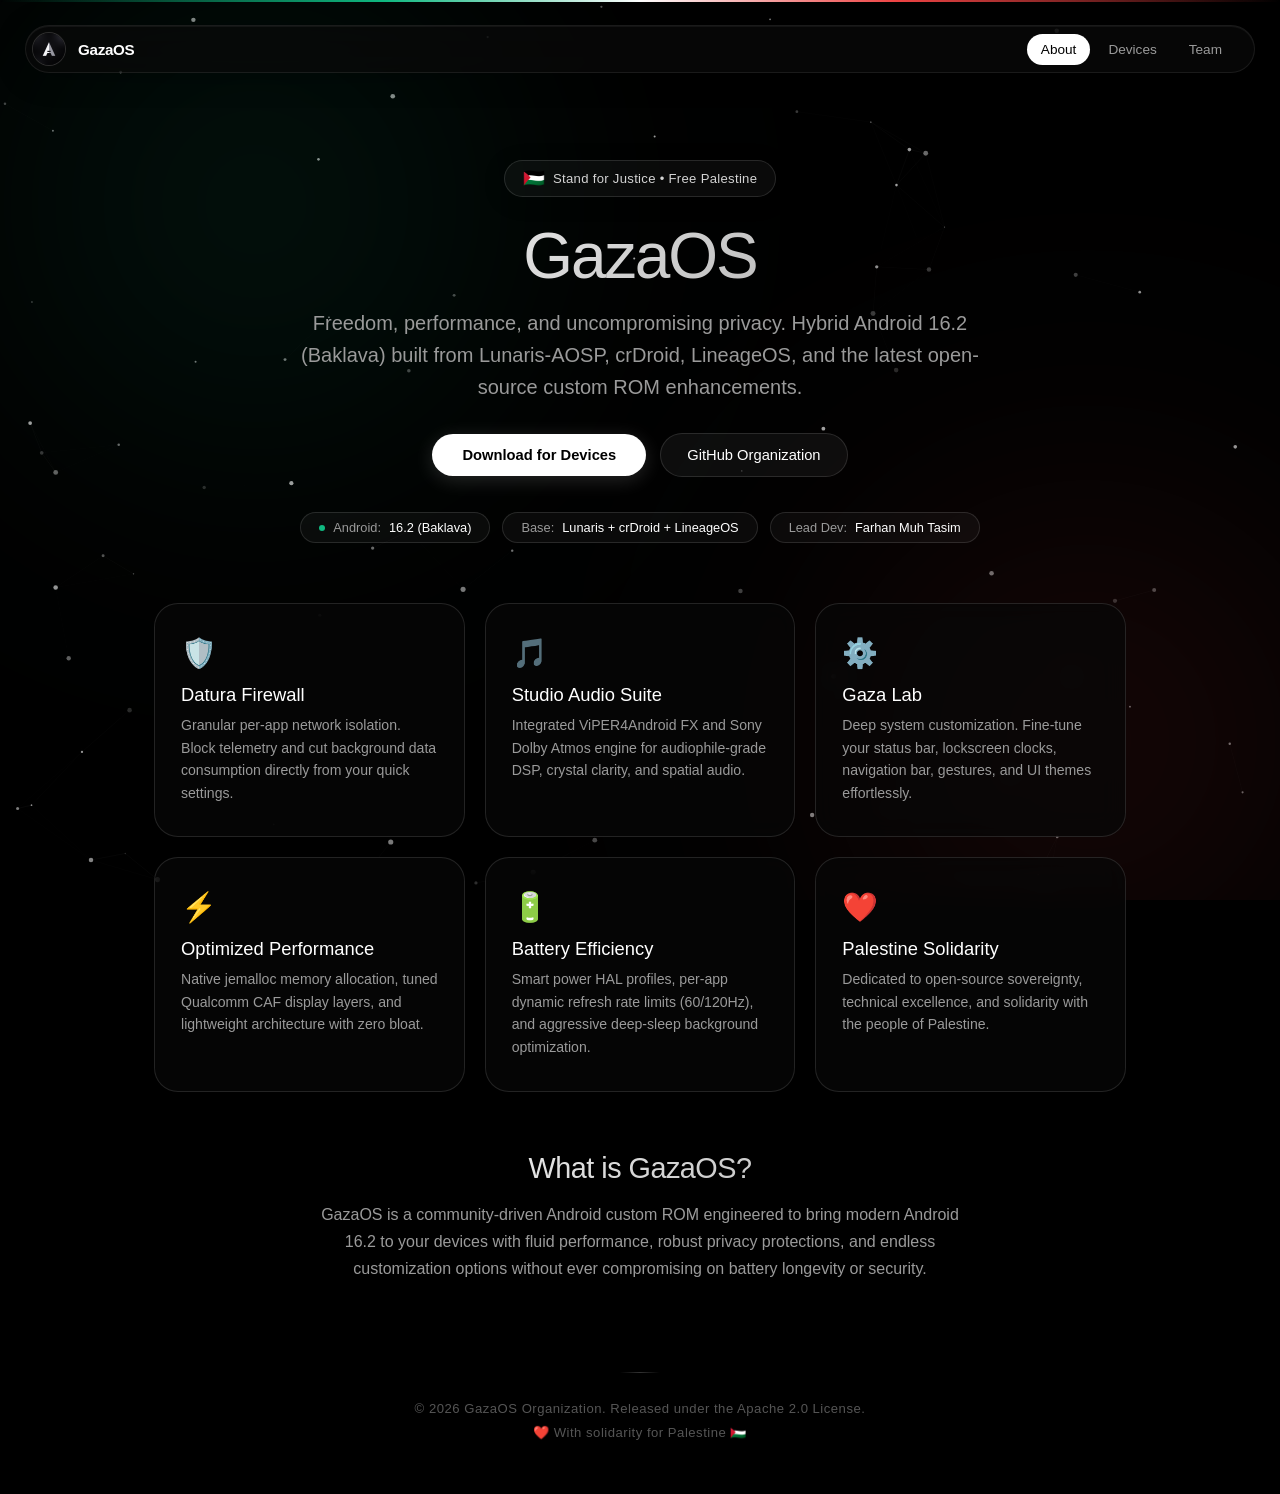
==== index.html @ a7d8c030 "website: Update team roles, hybrid ROM info, and stone metadata" ====
<!DOCTYPE html>
<html lang="en">
<head>
    <meta charset="UTF-8">
    <meta name="viewport" content="width=device-width, initial-scale=1.0, maximum-scale=1.0, user-scalable=no, viewport-fit=cover">
    <title>GazaOS — Freedom, Performance &amp; Privacy</title>
    <link href="https://fonts.cdnfonts.com/css/product-sans" rel="stylesheet">
    <link rel="icon" type="image/png" href="profile/avatar.png">
    <style>
        :root {
            --bg: #000000;
            --text: #ffffff;
            --subtext: #9a9a9a;
            --border: rgba(255, 255, 255, 0.12);
            --card-bg: #080808;
            --nav-bg: rgba(10, 10, 10, 0.7);
            --accent: #ffffff;
            --accent-glow: rgba(255, 255, 255, 0.15);
            --palestine-green: #10b981;
            --palestine-red: #ef4444;
        }

        * {
            margin: 0;
            padding: 0;
            box-sizing: border-box;
            font-family: 'Product Sans', sans-serif !important;
            -webkit-tap-highlight-color: transparent;
        }

        html { scroll-behavior: smooth; overflow-x: hidden; width: 100%; }

        body {
            background-color: var(--bg);
            color: var(--text);
            -webkit-font-smoothing: antialiased;
            overflow-x: hidden;
            width: 100%;
            min-height: 100vh;
            position: relative;
        }

        #particleCanvas {
            position: fixed;
            inset: 0;
            z-index: 0;
            pointer-events: none;
        }

        .top-line {
            position: fixed;
            top: 0;
            left: 0;
            width: 100%;
            height: 2px;
            z-index: 10;
            background: linear-gradient(to right, transparent 0%, #10b981 30%, #ffffff 50%, #ef4444 70%, transparent 100%);
            pointer-events: none;
        }

        .glare-bg {
            position: fixed;
            inset: 0;
            z-index: 1;
            overflow: hidden;
            pointer-events: none;
        }
        .glare-bg::before, .glare-bg::after {
            content: '';
            position: absolute;
            width: 60vmax;
            height: 60vmax;
            border-radius: 50%;
            filter: blur(90px);
            mix-blend-mode: screen;
            opacity: 0.10;
        }
        .glare-bg::before {
            top: -20%;
            left: -10%;
            background: radial-gradient(circle, #10b981 0%, transparent 70%);
            animation: glare-drift-1 18s ease-in-out infinite;
        }
        .glare-bg::after {
            bottom: -25%;
            right: -15%;
            background: radial-gradient(circle, #ef4444 0%, transparent 70%);
            animation: glare-drift-2 22s ease-in-out infinite;
        }
        @keyframes glare-drift-1 {
            0%, 100% { transform: translate(0, 0); }
            50% { transform: translate(35vw, 25vh); }
        }
        @keyframes glare-drift-2 {
            0%, 100% { transform: translate(0, 0); }
            50% { transform: translate(-30vw, -20vh); }
        }

        nav, .hero, .container, .features, .intro-section { position: relative; z-index: 2; }

        @keyframes navReveal {
            0% { transform: translateY(-150%); opacity: 0; }
            100% { transform: translateY(0); opacity: 1; }
        }

        nav {
            position: fixed;
            top: 25px;
            left: 25px;
            right: 25px;
            width: auto;
            z-index: 1000;
            background: rgba(10, 10, 10, 0.65);
            backdrop-filter: blur(24px) saturate(1.4);
            -webkit-backdrop-filter: blur(24px) saturate(1.4);
            border: 1px solid rgba(255, 255, 255, 0.08);
            border-radius: 100px;
            padding: 6px 18px 6px 6px;
            display: flex;
            align-items: center;
            justify-content: space-between;
            animation: navReveal 0.7s cubic-bezier(0.23, 1, 0.32, 1) both;
            transition: transform 0.45s cubic-bezier(0.23, 1, 0.32, 1), box-shadow 0.4s ease;
            touch-action: pan-x;
            cursor: grab;
            box-shadow: 0 4px 30px rgba(0,0,0,0.3), inset 0 1px 0 rgba(255,255,255,0.05);
        }
        nav:hover {
            box-shadow: 0 8px 40px rgba(0,0,0,0.4), inset 0 1px 0 rgba(255,255,255,0.08);
        }
        nav:active { cursor: grabbing; }
        nav.nav-hidden { transform: translateY(-150%); }

        .nav-handle {
            position: fixed;
            top: 10px;
            left: 50%;
            width: 60px;
            height: 5px;
            border-radius: 10px;
            background: rgba(255, 255, 255, 0.35);
            z-index: 1001;
            cursor: pointer;
            touch-action: none;
            transform: translateX(-50%) scaleX(0);
            opacity: 0;
            pointer-events: none;
            transition: transform 0.35s cubic-bezier(0.23, 1, 0.32, 1), opacity 0.3s;
        }
        .nav-handle.visible {
            transform: translateX(-50%) scaleX(1);
            opacity: 1;
            pointer-events: auto;
        }
        .nav-handle:hover { background: rgba(255, 255, 255, 0.6); }

        .nav-left { display: flex; align-items: center; gap: 12px; }
        .nav-brand-title {
            font-size: 0.95rem;
            font-weight: bold;
            color: white;
            letter-spacing: -0.3px;
        }
        .nav-links { display: flex; align-items: center; gap: 4px; }
        .nav-links a {
            color: var(--subtext);
            text-decoration: none;
            font-size: 0.85rem;
            font-weight: 500;
            padding: 8px 14px;
            border-radius: 50px;
            transition: color 0.25s ease, background 0.25s ease, transform 0.2s ease;
            white-space: nowrap;
            position: relative;
            overflow: hidden;
        }
        .nav-links a::before {
            content: '';
            position: absolute;
            inset: 0;
            background: rgba(255,255,255,0.08);
            border-radius: 50px;
            transform: scale(0.8);
            opacity: 0;
            transition: transform 0.3s ease, opacity 0.3s ease;
        }
        .nav-links a:hover { color: var(--text); }
        .nav-links a:hover::before { transform: scale(1); opacity: 1; }
        .nav-links a.active { color: #000; background: #ffffff; }
        .nav-links a.active::before { display: none; }
        .nav-links a:active { transform: scale(0.95); }

        .avatar-menu { position: relative; }
        .avatar-btn {
            width: 34px; height: 34px;
            border-radius: 50%;
            border: 1px solid var(--border);
            padding: 0;
            cursor: pointer;
            overflow: hidden;
            background: #111;
            display: flex;
            align-items: center;
            justify-content: center;
            flex-shrink: 0;
            transition: transform 0.3s cubic-bezier(0.23, 1, 0.32, 1), border-color 0.3s, box-shadow 0.3s ease;
        }
        .avatar-btn:hover { border-color: rgba(255,255,255,0.4); transform: scale(1.05); box-shadow: 0 0 20px rgba(255,255,255,0.1); }
        .avatar-btn:active { transform: scale(0.88); }
        .avatar-btn img { width: 100%; height: 100%; object-fit: cover; display: block; }

        .avatar-dropdown {
            position: absolute;
            top: calc(100% + 12px);
            left: 0;
            background: rgba(8, 8, 8, 0.85);
            border: 1px solid rgba(255, 255, 255, 0.1);
            border-radius: 18px;
            padding: 8px;
            min-width: 170px;
            display: flex;
            flex-direction: column;
            gap: 4px;
            backdrop-filter: blur(24px) saturate(1.4);
            box-shadow: 0 10px 40px rgba(0,0,0,0.5), 0 0 0 1px rgba(255,255,255,0.05);
            transform-origin: top left;
            opacity: 0;
            visibility: hidden;
            pointer-events: none;
            transform: translateY(-16px) scale(0.75);
            transition: opacity 0.3s ease, transform 0.4s cubic-bezier(0.34, 1.56, 0.64, 1), visibility 0.4s;
        }
        .avatar-dropdown.open {
            opacity: 1;
            visibility: visible;
            pointer-events: auto;
            transform: translateY(0) scale(1);
        }
        .avatar-dropdown a {
            display: flex;
            align-items: center;
            justify-content: center;
            gap: 10px;
            background: white;
            color: black;
            text-decoration: none;
            font-size: 0.85rem;
            font-weight: bold;
            padding: 10px 22px;
            border-radius: 50px;
            transition: transform 0.3s cubic-bezier(0.23, 1, 0.32, 1), background 0.2s, opacity 0.25s ease;
            white-space: nowrap;
            opacity: 0;
            transform: translateY(-6px);
        }
        .avatar-dropdown.open a {
            opacity: 1;
            transform: translateY(0);
        }
        .avatar-dropdown.open a:nth-child(1) { transition-delay: 0.05s; }
        .avatar-dropdown.open a:nth-child(2) { transition-delay: 0.1s; }
        .avatar-dropdown a:hover { transform: scale(1.05); background: #f0f0f0; }
        .avatar-dropdown a:active { transform: scale(0.95); }

        .hero {
            max-width: 900px;
            margin: 160px auto 40px;
            padding: 0 6%;
            text-align: center;
            opacity: 0;
            transform: translateY(30px);
            animation: fadeUp 0.8s cubic-bezier(0.23, 1, 0.32, 1) 0.2s both;
        }

        .flag-pill {
            display: inline-flex;
            align-items: center;
            gap: 8px;
            background: rgba(255, 255, 255, 0.04);
            border: 1px solid rgba(255, 255, 255, 0.12);
            border-radius: 50px;
            padding: 7px 18px;
            font-size: 0.82rem;
            color: #d4d4d4;
            margin-bottom: 24px;
            letter-spacing: 0.3px;
            box-shadow: 0 4px 20px rgba(0,0,0,0.3);
        }
        .flag-pill .flag-icon { font-size: 1.1rem; }

        h1.hero-title {
            font-size: 4rem;
            font-weight: 500;
            letter-spacing: -2px;
            margin-bottom: 16px;
            background: linear-gradient(135deg, #ffffff 0%, #a3a3a3 100%);
            -webkit-background-clip: text;
            -webkit-text-fill-color: transparent;
            background-clip: text;
            line-height: 1.1;
        }

        p.hero-tagline {
            color: var(--subtext);
            font-size: 1.25rem;
            line-height: 1.6;
            max-width: 700px;
            margin: 0 auto 30px;
            font-weight: 400;
        }

        .hero-actions {
            display: flex;
            align-items: center;
            justify-content: center;
            gap: 14px;
            margin-bottom: 35px;
            flex-wrap: wrap;
        }

        .btn-primary {
            background: #ffffff;
            color: #000000;
            padding: 13px 30px;
            border-radius: 50px;
            text-decoration: none;
            font-weight: bold;
            font-size: 0.92rem;
            transition: 0.3s ease;
            box-shadow: 0 4px 20px rgba(255,255,255,0.15);
        }
        .btn-primary:hover {
            transform: scale(1.05);
            box-shadow: 0 8px 30px rgba(255,255,255,0.3);
            background: #f4f4f4;
        }
        .btn-primary:active { transform: scale(0.96); }

        .btn-secondary {
            background: rgba(255, 255, 255, 0.05);
            color: #ffffff;
            border: 1px solid var(--border);
            padding: 13px 26px;
            border-radius: 50px;
            text-decoration: none;
            font-weight: 500;
            font-size: 0.92rem;
            transition: 0.3s ease;
        }
        .btn-secondary:hover {
            border-color: rgba(255,255,255,0.4);
            background: rgba(255,255,255,0.1);
            transform: translateY(-2px);
        }
        .btn-secondary:active { transform: scale(0.96); }

        .badges-bar {
            display: flex;
            align-items: center;
            justify-content: center;
            gap: 12px;
            flex-wrap: wrap;
            margin-top: 10px;
        }

        .base-badge {
            display: inline-flex;
            align-items: center;
            gap: 8px;
            background: rgba(255, 255, 255, 0.04);
            border: 1px solid var(--border);
            border-radius: 50px;
            padding: 7px 18px;
            font-size: 0.8rem;
            color: var(--subtext);
            transition: 0.3s ease;
        }
        .base-badge:hover {
            border-color: rgba(255,255,255,0.25);
            background: rgba(255, 255, 255, 0.07);
            transform: translateY(-2px);
        }
        .base-badge b { color: var(--text); font-weight: 500; }
        .base-badge .dot { width: 6px; height: 6px; border-radius: 50%; background: #10b981; display: inline-block; animation: pulse 2s ease-in-out infinite; }
        @keyframes pulse {
            0%, 100% { opacity: 1; transform: scale(1); }
            50% { opacity: 0.5; transform: scale(0.9); }
        }

        .features {
            max-width: 1100px;
            margin: 60px auto 40px;
            padding: 0 5%;
            display: grid;
            grid-template-columns: repeat(auto-fit, minmax(300px, 1fr));
            gap: 20px;
        }

        .feature-card {
            background: rgba(8, 8, 8, 0.7);
            border: 1px solid var(--border);
            border-radius: 24px;
            padding: 32px 26px;
            backdrop-filter: blur(12px);
            transition: transform 0.4s cubic-bezier(0.23, 1, 0.32, 1), border-color 0.3s, box-shadow 0.4s;
        }
        .feature-card:hover {
            transform: translateY(-6px);
            border-color: rgba(255,255,255,0.25);
            box-shadow: 0 16px 40px rgba(0,0,0,0.5), 0 0 25px rgba(255,255,255,0.02);
        }
        .feature-icon {
            font-size: 1.8rem;
            margin-bottom: 14px;
            display: inline-block;
        }
        .feature-card h3 {
            font-size: 1.15rem;
            font-weight: 500;
            color: white;
            margin-bottom: 8px;
        }
        .feature-card p {
            font-size: 0.88rem;
            color: var(--subtext);
            line-height: 1.6;
        }

        .intro-section {
            max-width: 800px;
            margin: 60px auto 0;
            padding: 0 5%;
            text-align: center;
        }
        .intro-section h2 {
            font-size: 1.8rem;
            font-weight: 400;
            margin-bottom: 16px;
            letter-spacing: -0.5px;
            background: linear-gradient(135deg, #ffffff 0%, #b0b0b0 100%);
            -webkit-background-clip: text;
            -webkit-text-fill-color: transparent;
            background-clip: text;
        }
        .intro-section p {
            color: var(--subtext);
            font-size: 1rem;
            line-height: 1.7;
            max-width: 680px;
            margin: 0 auto 20px;
        }

        @keyframes fadeUp {
            0% { opacity: 0; transform: translateY(30px); }
            100% { opacity: 1; transform: translateY(0); }
        }

        .footer {
            text-align: center;
            font-size: 0.82rem;
            color: #666;
            margin-top: 90px;
            padding-bottom: 50px;
            letter-spacing: 0.5px;
        }
        .footer p { color: #555; line-height: 1.8; }
        .footer::before {
            content: '';
            display: block;
            width: 40px;
            height: 1px;
            background: linear-gradient(to right, transparent, rgba(255,255,255,0.2), transparent);
            margin: 0 auto 24px;
        }

        @media (max-width: 768px) {
            h1.hero-title { font-size: 2.8rem; }
            p.hero-tagline { font-size: 1.05rem; }
            .hero { margin-top: 130px; }
            .features { grid-template-columns: 1fr; }
        }
    </style>
</head>
<body>

    <canvas id="particleCanvas"></canvas>
    <div class="glare-bg"></div>
    <div class="top-line"></div>

    <nav>
        <div class="nav-left">
            <div class="avatar-menu">
                <button class="avatar-btn" id="avatarBtn" aria-label="Organization links">
                    <img src="profile/avatar.png" alt="GazaOS Logo" width="200" height="200">
                </button>
                <div class="avatar-dropdown" id="avatarDropdown">
                    <a href="https://github.com/GazaOS" target="_blank" rel="noopener noreferrer">GitHub</a>
                    <a href="https://t.me/GazaOS" target="_blank" rel="noopener noreferrer">Telegram</a>
                </div>
            </div>
            <span class="nav-brand-title">GazaOS</span>
        </div>
        <div class="nav-links">
            <a href="./index.html" class="active">About</a>
            <a href="./devices.html">Devices</a>
            <a href="./team.html">Team</a>
        </div>
    </nav>

    <div class="nav-handle" id="navHandle" title="Pull down to show menu"></div>

    <section class="hero" id="home">
        <div class="flag-pill">
            <span class="flag-icon">🇵🇸</span>
            <span>Stand for Justice &bull; Free Palestine</span>
        </div>

        <h1 class="hero-title">GazaOS</h1>
        <p class="hero-tagline">
            Freedom, performance, and uncompromising privacy. Hybrid Android 16.2 (Baklava) built from Lunaris-AOSP, crDroid, LineageOS, and the latest open-source custom ROM enhancements.
        </p>

        <div class="hero-actions">
            <a href="./devices.html" class="btn-primary">Download for Devices</a>
            <a href="https://github.com/GazaOS" target="_blank" rel="noopener noreferrer" class="btn-secondary">GitHub Organization</a>
        </div>

        <div class="badges-bar">
            <div class="base-badge"><span class="dot"></span>Android: <b>16.2 (Baklava)</b></div>
            <div class="base-badge">Base: <b>Lunaris + crDroid + LineageOS</b></div>
            <div class="base-badge">Lead Dev: <b>Farhan Muh Tasim</b></div>
        </div>
    </section>

    <section class="features">
        <div class="feature-card">
            <div class="feature-icon">🛡️</div>
            <h3>Datura Firewall</h3>
            <p>Granular per-app network isolation. Block telemetry and cut background data consumption directly from your quick settings.</p>
        </div>
        <div class="feature-card">
            <div class="feature-icon">🎵</div>
            <h3>Studio Audio Suite</h3>
            <p>Integrated ViPER4Android FX and Sony Dolby Atmos engine for audiophile-grade DSP, crystal clarity, and spatial audio.</p>
        </div>
        <div class="feature-card">
            <div class="feature-icon">⚙️</div>
            <h3>Gaza Lab</h3>
            <p>Deep system customization. Fine-tune your status bar, lockscreen clocks, navigation bar, gestures, and UI themes effortlessly.</p>
        </div>
        <div class="feature-card">
            <div class="feature-icon">⚡</div>
            <h3>Optimized Performance</h3>
            <p>Native jemalloc memory allocation, tuned Qualcomm CAF display layers, and lightweight architecture with zero bloat.</p>
        </div>
        <div class="feature-card">
            <div class="feature-icon">🔋</div>
            <h3>Battery Efficiency</h3>
            <p>Smart power HAL profiles, per-app dynamic refresh rate limits (60/120Hz), and aggressive deep-sleep background optimization.</p>
        </div>
        <div class="feature-card">
            <div class="feature-icon">❤️</div>
            <h3>Palestine Solidarity</h3>
            <p>Dedicated to open-source sovereignty, technical excellence, and solidarity with the people of Palestine.</p>
        </div>
    </section>

    <section class="intro-section" id="about">
        <h2>What is GazaOS?</h2>
        <p>
            GazaOS is a community-driven Android custom ROM engineered to bring modern Android 16.2 to your devices with fluid performance, robust privacy protections, and endless customization options without ever compromising on battery longevity or security.
        </p>
    </section>

    <div class="footer">
        <p>© 2026 GazaOS Organization. Released under the Apache 2.0 License.<br>❤️ With solidarity for Palestine 🇵🇸</p>
    </div>

    <script>
        const canvas = document.getElementById('particleCanvas');
        const ctx = canvas.getContext('2d');
        let particles = [];
        let mouseX = 0, mouseY = 0;

        function resizeCanvas() {
            canvas.width = window.innerWidth;
            canvas.height = window.innerHeight;
        }
        resizeCanvas();
        window.addEventListener('resize', resizeCanvas);

        class Particle {
            constructor() {
                this.x = Math.random() * canvas.width;
                this.y = Math.random() * canvas.height;
                this.size = Math.random() * 2 + 0.6;
                this.speedX = (Math.random() - 0.5) * 0.35;
                this.speedY = (Math.random() - 0.5) * 0.35;
                this.opacity = Math.random() * 0.5 + 0.15;
            }
            update() {
                this.x += this.speedX;
                this.y += this.speedY;
                if (this.x < 0) this.x = canvas.width;
                if (this.x > canvas.width) this.x = 0;
                if (this.y < 0) this.y = canvas.height;
                if (this.y > canvas.height) this.y = 0;
                const dx = mouseX - this.x;
                const dy = mouseY - this.y;
                const dist = Math.sqrt(dx*dx + dy*dy);
                if (dist < 140) {
                    this.x -= dx * 0.012;
                    this.y -= dy * 0.012;
                }
            }
            draw() {
                ctx.beginPath();
                ctx.arc(this.x, this.y, this.size, 0, Math.PI * 2);
                ctx.fillStyle = `rgba(255, 255, 255, ${this.opacity})`;
                ctx.fill();
            }
        }

        function initParticles() {
            particles = [];
            const count = Math.min(85, Math.floor((canvas.width * canvas.height) / 14000));
            for (let i = 0; i < count; i++) {
                particles.push(new Particle());
            }
        }
        initParticles();

        function animateParticles() {
            ctx.clearRect(0, 0, canvas.width, canvas.height);
            particles.forEach(p => {
                p.update();
                p.draw();
            });
            for (let i = 0; i < particles.length; i++) {
                for (let j = i + 1; j < particles.length; j++) {
                    const dx = particles[i].x - particles[j].x;
                    const dy = particles[i].y - particles[j].y;
                    const dist = Math.sqrt(dx*dx + dy*dy);
                    if (dist < 115) {
                        ctx.beginPath();
                        ctx.strokeStyle = `rgba(255, 255, 255, ${0.07 * (1 - dist/115)})`;
                        ctx.lineWidth = 0.5;
                        ctx.moveTo(particles[i].x, particles[i].y);
                        ctx.lineTo(particles[j].x, particles[j].y);
                        ctx.stroke();
                    }
                }
            }
            requestAnimationFrame(animateParticles);
        }
        animateParticles();

        window.addEventListener('mousemove', (e) => {
            mouseX = e.clientX;
            mouseY = e.clientY;
        });

        const navEl = document.querySelector('nav');
        const navHandle = document.getElementById('navHandle');

        navEl.addEventListener('animationend', () => {
            navEl.style.animation = 'none';
        }, { once: true });

        function hideNav() {
            navEl.classList.add('nav-hidden');
            navHandle.classList.add('visible');
        }
        function showNav() {
            navEl.classList.remove('nav-hidden');
            navHandle.classList.remove('visible');
        }

        function makeDraggable(el, { onHide, onShow, direction }) {
            let dragging = false;
            let startY = 0;

            function onMove(e) {
                if (!dragging) return;
                const deltaY = e.clientY - startY;
                if (direction === 'hide' && deltaY < 0) {
                    navEl.style.transform = `translateY(${deltaY}px)`;
                } else if (direction === 'show' && deltaY > 0) {
                    navEl.style.transform = `translateY(${-150 + Math.min(deltaY, 150) / 150 * 150}%)`;
                }
            }

            function onUp(e) {
                if (!dragging) return;
                dragging = false;
                navEl.style.transition = '';
                navEl.style.transform = '';
                const deltaY = e.clientY - startY;
                if (direction === 'hide' && deltaY < -25) onHide();
                if (direction === 'show' && deltaY > 25) onShow();
                window.removeEventListener('pointermove', onMove);
                window.removeEventListener('pointerup', onUp);
            }

            el.addEventListener('pointerdown', (e) => {
                dragging = true;
                startY = e.clientY;
                navEl.style.transition = 'none';
                window.addEventListener('pointermove', onMove);
                window.addEventListener('pointerup', onUp);
            });
        }

        makeDraggable(navEl, { onHide: hideNav, direction: 'hide' });
        makeDraggable(navHandle, { onShow: showNav, direction: 'show' });
        navHandle.addEventListener('click', showNav);

        const avatarBtn = document.getElementById('avatarBtn');
        const avatarDropdown = document.getElementById('avatarDropdown');
        avatarBtn.addEventListener('click', (e) => {
            e.stopPropagation();
            avatarDropdown.classList.toggle('open');
        });
        document.addEventListener('click', (e) => {
            if (!avatarDropdown.contains(e.target) && e.target !== avatarBtn) {
                avatarDropdown.classList.remove('open');
            }
        });
    </script>
</body>
</html>
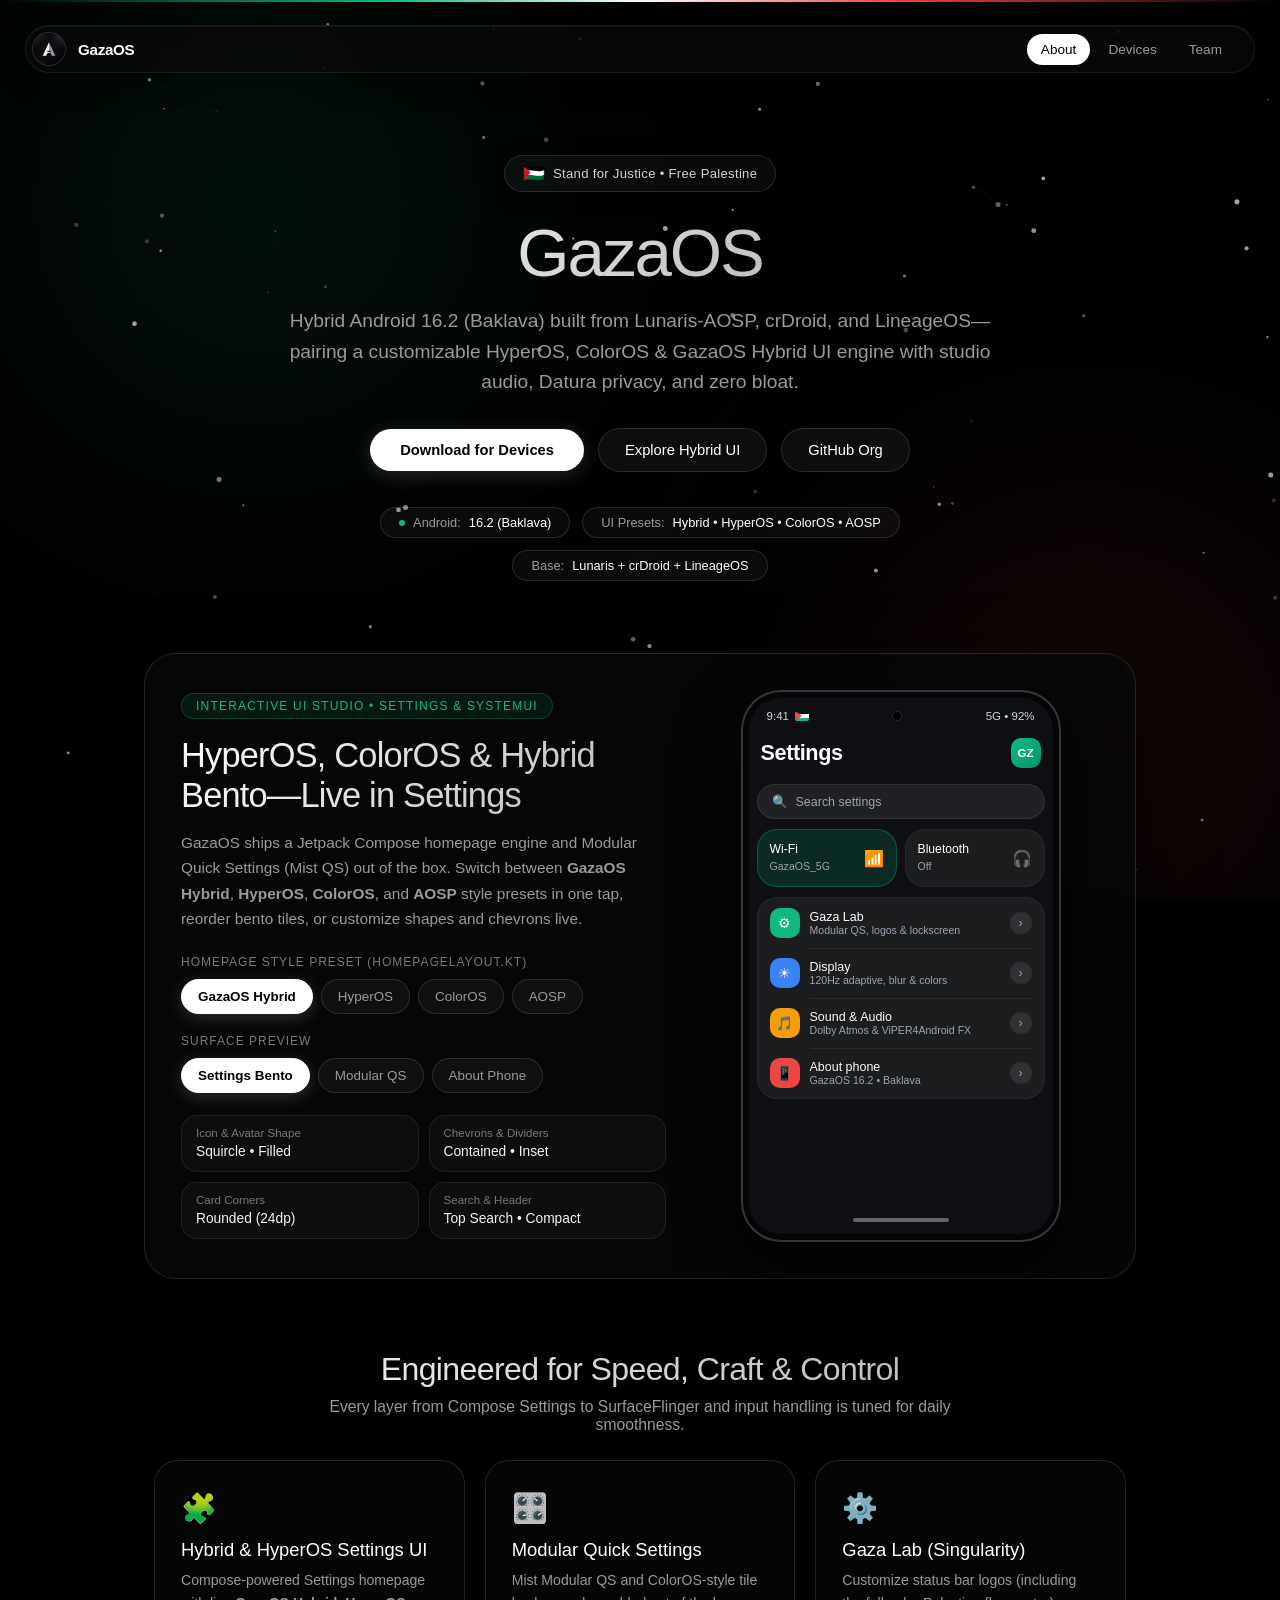
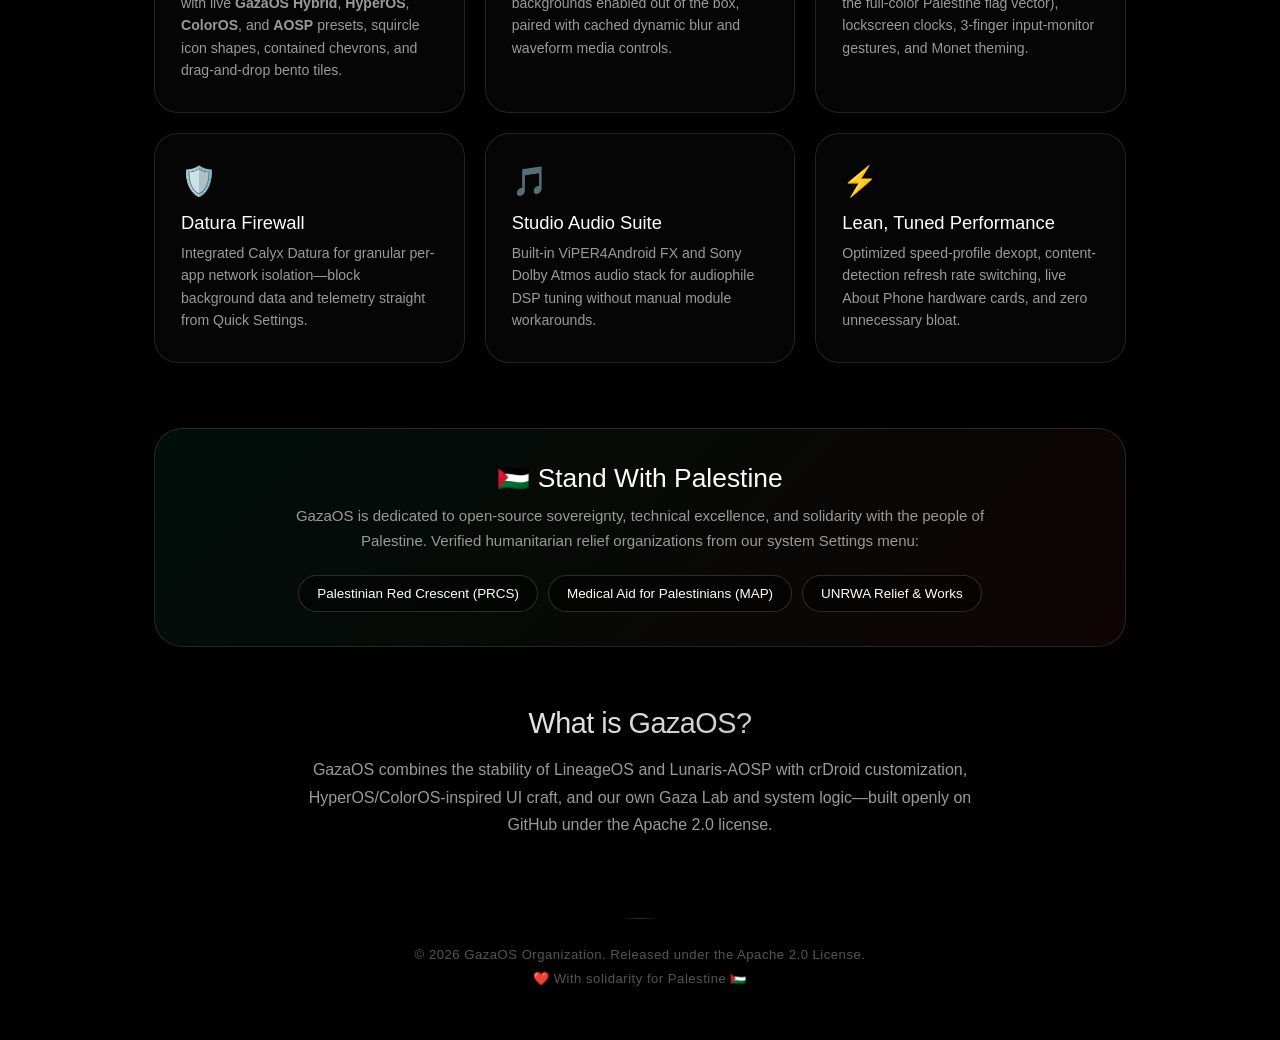
==== commit b5e3d223: "website: Add interactive Hybrid/HyperOS UI Studio and OTA hydration" ====
--- a/index.html
+++ b/index.html
@@ -3,7 +3,8 @@
 <head>
     <meta charset="UTF-8">
     <meta name="viewport" content="width=device-width, initial-scale=1.0, maximum-scale=1.0, user-scalable=no, viewport-fit=cover">
-    <title>GazaOS — Freedom, Performance &amp; Privacy</title>
+    <title>GazaOS — Hybrid Android 16.2, Freedom &amp; Craft</title>
+    <meta name="description" content="GazaOS is a hybrid Android 16.2 custom ROM combining Lunaris-AOSP, crDroid, and LineageOS with HyperOS, ColorOS, and GazaOS Hybrid UI presets, Modular Quick Settings, and Palestine solidarity.">
     <link href="https://fonts.cdnfonts.com/css/product-sans" rel="stylesheet">
     <link rel="icon" type="image/png" href="profile/avatar.png">
     <style>
@@ -96,7 +97,10 @@
             50% { transform: translate(-30vw, -20vh); }
         }
 
-        nav, .hero, .container, .features, .intro-section { position: relative; z-index: 2; }
+        nav, .hero, .ui-studio, .features, .solidarity-section, .intro-section, .footer {
+            position: relative;
+            z-index: 2;
+        }
 
         @keyframes navReveal {
             0% { transform: translateY(-150%); opacity: 0; }
@@ -263,8 +267,8 @@
         .avatar-dropdown a:active { transform: scale(0.95); }
 
         .hero {
-            max-width: 900px;
-            margin: 160px auto 40px;
+            max-width: 920px;
+            margin: 155px auto 40px;
             padding: 0 6%;
             text-align: center;
             opacity: 0;
@@ -289,7 +293,7 @@
         .flag-pill .flag-icon { font-size: 1.1rem; }
 
         h1.hero-title {
-            font-size: 4rem;
+            font-size: 4.2rem;
             font-weight: 500;
             letter-spacing: -2px;
             margin-bottom: 16px;
@@ -302,9 +306,9 @@
 
         p.hero-tagline {
             color: var(--subtext);
-            font-size: 1.25rem;
+            font-size: 1.2rem;
             line-height: 1.6;
-            max-width: 700px;
+            max-width: 720px;
             margin: 0 auto 30px;
             font-weight: 400;
         }
@@ -387,9 +391,524 @@
             50% { opacity: 0.5; transform: scale(0.9); }
         }
 
+        /* Interactive UI Studio Section */
+        .ui-studio {
+            max-width: 1120px;
+            margin: 72px auto 30px;
+            padding: 0 5%;
+        }
+        .studio-shell {
+            background: rgba(8, 8, 8, 0.78);
+            border: 1px solid var(--border);
+            border-radius: 32px;
+            padding: 36px;
+            backdrop-filter: blur(18px);
+            display: grid;
+            grid-template-columns: 1.1fr 0.9fr;
+            gap: 36px;
+            align-items: center;
+            box-shadow: 0 24px 70px rgba(0, 0, 0, 0.65);
+        }
+        .studio-eyebrow {
+            display: inline-flex;
+            align-items: center;
+            gap: 8px;
+            font-size: 0.75rem;
+            text-transform: uppercase;
+            letter-spacing: 1.2px;
+            color: var(--palestine-green);
+            background: rgba(16, 185, 129, 0.1);
+            border: 1px solid rgba(16, 185, 129, 0.25);
+            border-radius: 50px;
+            padding: 5px 14px;
+            margin-bottom: 16px;
+        }
+        .studio-copy h2 {
+            font-size: 2.15rem;
+            font-weight: 500;
+            letter-spacing: -0.8px;
+            line-height: 1.18;
+            margin-bottom: 14px;
+            background: linear-gradient(135deg, #ffffff 0%, #b5b5b5 100%);
+            -webkit-background-clip: text;
+            -webkit-text-fill-color: transparent;
+            background-clip: text;
+        }
+        .studio-copy p {
+            color: var(--subtext);
+            font-size: 0.96rem;
+            line-height: 1.65;
+            margin-bottom: 24px;
+        }
+        .control-group {
+            margin-bottom: 20px;
+        }
+        .control-label {
+            font-size: 0.75rem;
+            text-transform: uppercase;
+            letter-spacing: 1px;
+            color: #7a7a7a;
+            margin-bottom: 10px;
+            display: block;
+        }
+        .pill-row {
+            display: flex;
+            flex-wrap: wrap;
+            gap: 8px;
+        }
+        .studio-chip {
+            padding: 9px 16px;
+            border-radius: 50px;
+            border: 1px solid var(--border);
+            background: rgba(255, 255, 255, 0.04);
+            color: var(--subtext);
+            font-size: 0.84rem;
+            font-weight: 500;
+            cursor: pointer;
+            transition: all 0.25s cubic-bezier(0.23, 1, 0.32, 1);
+        }
+        .studio-chip:hover:not(.active) {
+            color: #ffffff;
+            border-color: rgba(255, 255, 255, 0.35);
+            background: rgba(255, 255, 255, 0.08);
+        }
+        .studio-chip.active {
+            background: #ffffff;
+            color: #000000;
+            border-color: #ffffff;
+            font-weight: bold;
+            box-shadow: 0 4px 16px rgba(255, 255, 255, 0.16);
+        }
+        .spec-pills {
+            display: grid;
+            grid-template-columns: repeat(2, minmax(0, 1fr));
+            gap: 10px;
+            margin-top: 22px;
+        }
+        .spec-pill {
+            background: rgba(255, 255, 255, 0.03);
+            border: 1px solid rgba(255, 255, 255, 0.08);
+            border-radius: 16px;
+            padding: 11px 14px;
+        }
+        .spec-pill span {
+            display: block;
+            font-size: 0.72rem;
+            color: #777;
+            margin-bottom: 3px;
+        }
+        .spec-pill strong {
+            font-size: 0.86rem;
+            color: #f3f4f6;
+            font-weight: 500;
+        }
+
+        /* Live Android Phone Mockup */
+        .phone-stage {
+            display: flex;
+            justify-content: center;
+        }
+        .phone-frame {
+            width: 320px;
+            min-height: 552px;
+            border-radius: 40px;
+            background: #0d0f12;
+            border: 2px solid rgba(255, 255, 255, 0.16);
+            box-shadow: 0 24px 60px rgba(0, 0, 0, 0.8), inset 0 0 0 6px #040506;
+            padding: 16px 14px 18px;
+            display: flex;
+            flex-direction: column;
+            position: relative;
+            overflow: hidden;
+            transition: background 0.35s ease;
+        }
+        .phone-statusbar {
+            display: flex;
+            align-items: center;
+            justify-content: space-between;
+            padding: 2px 10px 10px;
+            font-size: 0.72rem;
+            color: #d1d5db;
+        }
+        .phone-sb-left {
+            display: flex;
+            align-items: center;
+            gap: 6px;
+        }
+        .pal-mini-flag {
+            width: 14px;
+            height: 10px;
+            border-radius: 2px;
+            overflow: hidden;
+            display: inline-block;
+            position: relative;
+            background: linear-gradient(to bottom, #111 0 33.3%, #fff 33.3% 66.6%, #10b981 66.6% 100%);
+        }
+        .pal-mini-flag::before {
+            content: '';
+            position: absolute;
+            left: 0;
+            top: 0;
+            border-top: 5px solid transparent;
+            border-bottom: 5px solid transparent;
+            border-left: 7px solid #ef4444;
+        }
+        .phone-camera-dot {
+            width: 10px;
+            height: 10px;
+            border-radius: 50%;
+            background: #000;
+            border: 1px solid rgba(255, 255, 255, 0.15);
+        }
+        .phone-screen {
+            flex: 1;
+            display: flex;
+            flex-direction: column;
+            gap: 10px;
+        }
+        .phone-view {
+            display: none;
+            flex-direction: column;
+            gap: 10px;
+            flex: 1;
+        }
+        .phone-view.active { display: flex; }
+
+        /* Settings Bento Mockup */
+        .os-header {
+            display: flex;
+            align-items: center;
+            justify-content: space-between;
+            padding: 6px 4px;
+            transition: padding 0.3s ease;
+        }
+        .phone-frame[data-preset="aosp"] .os-header {
+            padding: 18px 4px 10px;
+        }
+        .os-header-title {
+            font-size: 1.35rem;
+            font-weight: 600;
+            color: #fff;
+            letter-spacing: -0.4px;
+        }
+        .phone-frame[data-preset="aosp"] .os-header-title {
+            font-size: 1.6rem;
+        }
+        .os-avatar {
+            width: 30px;
+            height: 30px;
+            background: linear-gradient(135deg, #10b981, #059669);
+            color: #fff;
+            font-size: 0.72rem;
+            font-weight: 700;
+            display: flex;
+            align-items: center;
+            justify-content: center;
+            border-radius: 10px;
+            transition: border-radius 0.3s ease;
+        }
+        .phone-frame[data-preset="coloros"] .os-avatar,
+        .phone-frame[data-preset="aosp"] .os-avatar {
+            border-radius: 50%;
+        }
+
+        .os-search {
+            background: rgba(255, 255, 255, 0.08);
+            border: 1px solid rgba(255, 255, 255, 0.08);
+            border-radius: 20px;
+            padding: 9px 14px;
+            font-size: 0.78rem;
+            color: #9ca3af;
+            display: flex;
+            align-items: center;
+            gap: 8px;
+            order: 1;
+            transition: all 0.3s ease;
+        }
+        .phone-frame[data-preset="hyperos"] .os-search {
+            margin-bottom: 4px;
+        }
+        .phone-frame[data-preset="aosp"] .os-search {
+            order: 4;
+            margin-top: auto;
+        }
+        .os-bento-row {
+            display: grid;
+            grid-template-columns: repeat(2, 1fr);
+            gap: 8px;
+            order: 2;
+        }
+        .os-bento-tile {
+            background: rgba(255, 255, 255, 0.06);
+            border-radius: 20px;
+            padding: 12px;
+            display: flex;
+            align-items: center;
+            justify-content: space-between;
+            cursor: pointer;
+            transition: border-radius 0.3s ease, background 0.25s ease;
+            border: 1px solid rgba(255, 255, 255, 0.05);
+        }
+        .os-bento-tile.on {
+            background: rgba(16, 185, 129, 0.16);
+            border-color: rgba(16, 185, 129, 0.3);
+        }
+        .phone-frame[data-preset="hyperos"] .os-bento-tile,
+        .phone-frame[data-preset="hyperos"] .os-group {
+            border-radius: 14px;
+        }
+        .os-tile-meta strong {
+            display: block;
+            font-size: 0.76rem;
+            color: #fff;
+            font-weight: 500;
+        }
+        .os-tile-meta span {
+            font-size: 0.66rem;
+            color: #9ca3af;
+        }
+        .os-group {
+            background: rgba(255, 255, 255, 0.06);
+            border: 1px solid rgba(255, 255, 255, 0.05);
+            border-radius: 20px;
+            overflow: hidden;
+            order: 3;
+            transition: border-radius 0.3s ease, background 0.3s ease;
+        }
+        .phone-frame[data-preset="hyperos"] .os-group {
+            background: transparent;
+            border: none;
+            display: flex;
+            flex-direction: column;
+            gap: 4px;
+            overflow: visible;
+        }
+        .os-row {
+            display: flex;
+            align-items: center;
+            gap: 10px;
+            padding: 10px 12px;
+            position: relative;
+            transition: background 0.25s ease, border-radius 0.3s ease;
+        }
+        .os-row + .os-row::before {
+            content: '';
+            position: absolute;
+            top: 0;
+            left: 52px;
+            right: 12px;
+            height: 1px;
+            background: rgba(255, 255, 255, 0.07);
+        }
+        .phone-frame[data-preset="hyperos"] .os-row {
+            background: rgba(255, 255, 255, 0.06);
+            border: 1px solid rgba(255, 255, 255, 0.05);
+            border-radius: 14px;
+        }
+        .phone-frame[data-preset="hyperos"] .os-row + .os-row::before {
+            display: none;
+        }
+        .os-icon {
+            width: 30px;
+            height: 30px;
+            display: flex;
+            align-items: center;
+            justify-content: center;
+            font-size: 0.85rem;
+            border-radius: 10px;
+            flex-shrink: 0;
+            color: #fff;
+            transition: border-radius 0.3s ease, background 0.3s ease;
+        }
+        .phone-frame[data-preset="aosp"] .os-icon {
+            border-radius: 50%;
+            background: rgba(16, 185, 129, 0.22) !important;
+            color: #6ee7b7;
+        }
+        .os-row-text { flex: 1; min-width: 0; }
+        .os-row-text strong {
+            display: block;
+            font-size: 0.78rem;
+            color: #f9fafb;
+            font-weight: 500;
+        }
+        .os-row-text span {
+            display: block;
+            font-size: 0.66rem;
+            color: #9ca3af;
+            white-space: nowrap;
+            overflow: hidden;
+            text-overflow: ellipsis;
+        }
+        .os-chevron {
+            font-size: 0.78rem;
+            color: #9ca3af;
+            width: 22px;
+            height: 22px;
+            border-radius: 50%;
+            background: rgba(255, 255, 255, 0.09);
+            display: flex;
+            align-items: center;
+            justify-content: center;
+            transition: all 0.25s ease;
+        }
+        .phone-frame[data-preset="coloros"] .os-chevron,
+        .phone-frame[data-preset="aosp"] .os-chevron {
+            background: transparent;
+        }
+
+        /* Modular QS Mockup */
+        .qs-panel {
+            background: rgba(255, 255, 255, 0.05);
+            border: 1px solid rgba(255, 255, 255, 0.08);
+            border-radius: 26px;
+            padding: 12px;
+            display: flex;
+            flex-direction: column;
+            gap: 10px;
+            transition: backdrop-filter 0.3s ease, background 0.3s ease;
+        }
+        .qs-panel.blurred {
+            background: linear-gradient(160deg, rgba(16, 185, 129, 0.14), rgba(15, 23, 42, 0.85));
+            backdrop-filter: blur(18px);
+        }
+        .qs-header-bar {
+            display: flex;
+            justify-content: space-between;
+            align-items: center;
+            font-size: 0.78rem;
+            color: #e5e7eb;
+            padding: 2px 4px;
+        }
+        .qs-grid {
+            display: grid;
+            grid-template-columns: repeat(2, 1fr);
+            gap: 8px;
+        }
+        .qs-tile {
+            border-radius: 18px;
+            padding: 11px 12px;
+            background: rgba(255, 255, 255, 0.08);
+            color: #e5e7eb;
+            font-size: 0.74rem;
+            display: flex;
+            align-items: center;
+            gap: 8px;
+            cursor: pointer;
+            transition: background 0.25s ease, transform 0.2s ease;
+        }
+        .qs-tile.active {
+            background: #10b981;
+            color: #03150e;
+            font-weight: 600;
+        }
+        .qs-tile:active { transform: scale(0.96); }
+        .qs-slider {
+            height: 32px;
+            border-radius: 16px;
+            background: rgba(255, 255, 255, 0.08);
+            position: relative;
+            overflow: hidden;
+            display: flex;
+            align-items: center;
+            padding: 0 12px;
+            font-size: 0.72rem;
+            color: #fff;
+        }
+        .qs-slider-fill {
+            position: absolute;
+            left: 0;
+            top: 0;
+            bottom: 0;
+            width: 72%;
+            background: linear-gradient(90deg, rgba(16, 185, 129, 0.55), rgba(255, 255, 255, 0.28));
+            border-radius: 16px;
+        }
+        .qs-slider span { position: relative; z-index: 1; }
+        .qs-media {
+            background: rgba(255, 255, 255, 0.06);
+            border-radius: 20px;
+            padding: 12px;
+            display: flex;
+            align-items: center;
+            justify-content: space-between;
+            gap: 10px;
+        }
+        .qs-media-wave {
+            height: 4px;
+            border-radius: 4px;
+            background: linear-gradient(90deg, #10b981 0 65%, rgba(255,255,255,0.18) 65% 100%);
+            margin-top: 6px;
+        }
+
+        /* About Phone Mockup */
+        .about-card-mock {
+            background: linear-gradient(145deg, rgba(16, 185, 129, 0.14), rgba(255, 255, 255, 0.04));
+            border: 1px solid rgba(255, 255, 255, 0.12);
+            border-radius: 24px;
+            padding: 16px;
+        }
+        .about-card-head {
+            display: flex;
+            align-items: center;
+            justify-content: space-between;
+            margin-bottom: 14px;
+        }
+        .about-card-head h4 { font-size: 1rem; color: #fff; font-weight: 600; }
+        .about-card-head span {
+            font-size: 0.68rem;
+            color: #10b981;
+            background: rgba(16, 185, 129, 0.14);
+            padding: 3px 9px;
+            border-radius: 50px;
+        }
+        .about-spec-grid {
+            display: grid;
+            grid-template-columns: repeat(2, 1fr);
+            gap: 8px;
+        }
+        .about-spec-cell {
+            background: rgba(0, 0, 0, 0.35);
+            border-radius: 14px;
+            padding: 9px 10px;
+        }
+        .about-spec-cell span { display: block; font-size: 0.64rem; color: #9ca3af; }
+        .about-spec-cell strong { font-size: 0.74rem; color: #fff; font-weight: 500; }
+
+        .phone-home-bar {
+            width: 96px;
+            height: 4px;
+            border-radius: 4px;
+            background: rgba(255, 255, 255, 0.35);
+            margin: 12px auto 0;
+        }
+
+        .section-heading {
+            max-width: 1100px;
+            margin: 72px auto 26px;
+            padding: 0 5%;
+            text-align: center;
+        }
+        .section-heading h2 {
+            font-size: 2rem;
+            font-weight: 500;
+            letter-spacing: -0.6px;
+            margin-bottom: 10px;
+            background: linear-gradient(135deg, #ffffff 0%, #b0b0b0 100%);
+            -webkit-background-clip: text;
+            -webkit-text-fill-color: transparent;
+            background-clip: text;
+        }
+        .section-heading p {
+            color: var(--subtext);
+            font-size: 0.98rem;
+            max-width: 660px;
+            margin: 0 auto;
+        }
+
         .features {
             max-width: 1100px;
-            margin: 60px auto 40px;
+            margin: 20px auto 40px;
             padding: 0 5%;
             display: grid;
             grid-template-columns: repeat(auto-fit, minmax(300px, 1fr));
@@ -400,7 +919,7 @@
             background: rgba(8, 8, 8, 0.7);
             border: 1px solid var(--border);
             border-radius: 24px;
-            padding: 32px 26px;
+            padding: 30px 26px;
             backdrop-filter: blur(12px);
             transition: transform 0.4s cubic-bezier(0.23, 1, 0.32, 1), border-color 0.3s, box-shadow 0.4s;
         }
@@ -424,6 +943,54 @@
             font-size: 0.88rem;
             color: var(--subtext);
             line-height: 1.6;
+        }
+
+        .solidarity-section {
+            max-width: 1100px;
+            margin: 65px auto 0;
+            padding: 0 5%;
+        }
+        .solidarity-box {
+            background: linear-gradient(135deg, rgba(16, 185, 129, 0.08), rgba(239, 68, 68, 0.06));
+            border: 1px solid rgba(255, 255, 255, 0.12);
+            border-radius: 28px;
+            padding: 34px 30px;
+            text-align: center;
+            backdrop-filter: blur(14px);
+        }
+        .solidarity-box h2 {
+            font-size: 1.65rem;
+            font-weight: 500;
+            margin-bottom: 10px;
+        }
+        .solidarity-box p {
+            color: var(--subtext);
+            font-size: 0.94rem;
+            line-height: 1.65;
+            max-width: 700px;
+            margin: 0 auto 22px;
+        }
+        .relief-links {
+            display: flex;
+            flex-wrap: wrap;
+            justify-content: center;
+            gap: 10px;
+        }
+        .relief-links a {
+            padding: 10px 18px;
+            border-radius: 50px;
+            border: 1px solid rgba(255, 255, 255, 0.16);
+            background: rgba(0, 0, 0, 0.45);
+            color: #ffffff;
+            text-decoration: none;
+            font-size: 0.84rem;
+            font-weight: 500;
+            transition: all 0.25s ease;
+        }
+        .relief-links a:hover {
+            border-color: #10b981;
+            background: rgba(16, 185, 129, 0.14);
+            transform: translateY(-2px);
         }
 
         .intro-section {
@@ -459,7 +1026,7 @@
             text-align: center;
             font-size: 0.82rem;
             color: #666;
-            margin-top: 90px;
+            margin-top: 80px;
             padding-bottom: 50px;
             letter-spacing: 0.5px;
         }
@@ -473,11 +1040,18 @@
             margin: 0 auto 24px;
         }
 
+        @media (max-width: 920px) {
+            .studio-shell {
+                grid-template-columns: 1fr;
+                padding: 26px 20px;
+            }
+        }
         @media (max-width: 768px) {
             h1.hero-title { font-size: 2.8rem; }
-            p.hero-tagline { font-size: 1.05rem; }
+            p.hero-tagline { font-size: 1.02rem; }
             .hero { margin-top: 130px; }
             .features { grid-template-columns: 1fr; }
+            .spec-pills { grid-template-columns: 1fr; }
         }
     </style>
 </head>
@@ -490,7 +1064,7 @@
     <nav>
         <div class="nav-left">
             <div class="avatar-menu">
-                <button class="avatar-btn" id="avatarBtn" aria-label="Organization links">
+                <button class="avatar-btn" id="avatarBtn" type="button" aria-label="Organization links">
                     <img src="profile/avatar.png" alt="GazaOS Logo" width="200" height="200">
                 </button>
                 <div class="avatar-dropdown" id="avatarDropdown">
@@ -517,58 +1091,284 @@
 
         <h1 class="hero-title">GazaOS</h1>
         <p class="hero-tagline">
-            Freedom, performance, and uncompromising privacy. Hybrid Android 16.2 (Baklava) built from Lunaris-AOSP, crDroid, LineageOS, and the latest open-source custom ROM enhancements.
+            Hybrid Android 16.2 (Baklava) built from Lunaris-AOSP, crDroid, and LineageOS—pairing a customizable HyperOS, ColorOS &amp; GazaOS Hybrid UI engine with studio audio, Datura privacy, and zero bloat.
         </p>
 
         <div class="hero-actions">
             <a href="./devices.html" class="btn-primary">Download for Devices</a>
-            <a href="https://github.com/GazaOS" target="_blank" rel="noopener noreferrer" class="btn-secondary">GitHub Organization</a>
+            <a href="#ui-studio" class="btn-secondary">Explore Hybrid UI</a>
+            <a href="https://github.com/GazaOS" target="_blank" rel="noopener noreferrer" class="btn-secondary">GitHub Org</a>
         </div>
 
         <div class="badges-bar">
             <div class="base-badge"><span class="dot"></span>Android: <b>16.2 (Baklava)</b></div>
+            <div class="base-badge">UI Presets: <b>Hybrid &bull; HyperOS &bull; ColorOS &bull; AOSP</b></div>
             <div class="base-badge">Base: <b>Lunaris + crDroid + LineageOS</b></div>
-            <div class="base-badge">Lead Dev: <b>Farhan Muh Tasim</b></div>
         </div>
     </section>
 
+    <section class="ui-studio" id="ui-studio">
+        <div class="studio-shell">
+            <div class="studio-copy">
+                <div class="studio-eyebrow">Interactive UI Studio &bull; Settings &amp; SystemUI</div>
+                <h2>HyperOS, ColorOS &amp; Hybrid Bento—Live in Settings</h2>
+                <p>
+                    GazaOS ships a Jetpack Compose homepage engine and Modular Quick Settings (Mist QS) out of the box. Switch between <strong>GazaOS Hybrid</strong>, <strong>HyperOS</strong>, <strong>ColorOS</strong>, and <strong>AOSP</strong> style presets in one tap, reorder bento tiles, or customize shapes and chevrons live.
+                </p>
+
+                <div class="control-group">
+                    <span class="control-label">Homepage Style Preset (HomepageLayout.kt)</span>
+                    <div class="pill-row" id="presetButtons">
+                        <button class="studio-chip active" type="button" data-preset="hybrid">GazaOS Hybrid</button>
+                        <button class="studio-chip" type="button" data-preset="hyperos">HyperOS</button>
+                        <button class="studio-chip" type="button" data-preset="coloros">ColorOS</button>
+                        <button class="studio-chip" type="button" data-preset="aosp">AOSP</button>
+                    </div>
+                </div>
+
+                <div class="control-group">
+                    <span class="control-label">Surface Preview</span>
+                    <div class="pill-row" id="surfaceButtons">
+                        <button class="studio-chip active" type="button" data-surface="settings">Settings Bento</button>
+                        <button class="studio-chip" type="button" data-surface="qs">Modular QS</button>
+                        <button class="studio-chip" type="button" data-surface="about">About Phone</button>
+                    </div>
+                </div>
+
+                <div class="spec-pills">
+                    <div class="spec-pill">
+                        <span>Icon &amp; Avatar Shape</span>
+                        <strong id="specShape">Squircle &bull; Filled</strong>
+                    </div>
+                    <div class="spec-pill">
+                        <span>Chevrons &amp; Dividers</span>
+                        <strong id="specChrome">Contained &bull; Inset</strong>
+                    </div>
+                    <div class="spec-pill">
+                        <span>Card Corners</span>
+                        <strong id="specCorners">Rounded (24dp)</strong>
+                    </div>
+                    <div class="spec-pill">
+                        <span>Search &amp; Header</span>
+                        <strong id="specHeader">Top Search &bull; Compact</strong>
+                    </div>
+                </div>
+            </div>
+
+            <div class="phone-stage">
+                <div class="phone-frame" id="phoneFrame" data-preset="hybrid">
+                    <div class="phone-statusbar">
+                        <div class="phone-sb-left">
+                            <span>9:41</span>
+                            <span class="pal-mini-flag" title="Palestine Flag Status Bar Logo"></span>
+                        </div>
+                        <div class="phone-camera-dot"></div>
+                        <span>5G &bull; 92%</span>
+                    </div>
+
+                    <div class="phone-screen">
+                        <!-- Settings Bento View -->
+                        <div class="phone-view active" id="view-settings">
+                            <div class="os-header">
+                                <div class="os-header-title">Settings</div>
+                                <div class="os-avatar" title="GazaOS User">GZ</div>
+                            </div>
+
+                            <div class="os-search">
+                                <span>🔍</span>
+                                <span>Search settings</span>
+                            </div>
+
+                            <div class="os-bento-row">
+                                <div class="os-bento-tile on" id="mockWifiTile">
+                                    <div class="os-tile-meta">
+                                        <strong>Wi-Fi</strong>
+                                        <span id="mockWifiState">GazaOS_5G</span>
+                                    </div>
+                                    <span>📶</span>
+                                </div>
+                                <div class="os-bento-tile" id="mockBtTile">
+                                    <div class="os-tile-meta">
+                                        <strong>Bluetooth</strong>
+                                        <span id="mockBtState">Off</span>
+                                    </div>
+                                    <span>🎧</span>
+                                </div>
+                            </div>
+
+                            <div class="os-group">
+                                <div class="os-row">
+                                    <div class="os-icon" style="background: #10b981;">⚙</div>
+                                    <div class="os-row-text">
+                                        <strong>Gaza Lab</strong>
+                                        <span>Modular QS, logos &amp; lockscreen</span>
+                                    </div>
+                                    <div class="os-chevron">›</div>
+                                </div>
+                                <div class="os-row">
+                                    <div class="os-icon" style="background: #3b82f6;">☀</div>
+                                    <div class="os-row-text">
+                                        <strong>Display</strong>
+                                        <span>120Hz adaptive, blur &amp; colors</span>
+                                    </div>
+                                    <div class="os-chevron">›</div>
+                                </div>
+                                <div class="os-row">
+                                    <div class="os-icon" style="background: #f59e0b;">🎵</div>
+                                    <div class="os-row-text">
+                                        <strong>Sound &amp; Audio</strong>
+                                        <span>Dolby Atmos &amp; ViPER4Android FX</span>
+                                    </div>
+                                    <div class="os-chevron">›</div>
+                                </div>
+                                <div class="os-row">
+                                    <div class="os-icon" style="background: #ef4444;">📱</div>
+                                    <div class="os-row-text">
+                                        <strong>About phone</strong>
+                                        <span>GazaOS 16.2 &bull; Baklava</span>
+                                    </div>
+                                    <div class="os-chevron">›</div>
+                                </div>
+                            </div>
+                        </div>
+
+                        <!-- Modular QS View -->
+                        <div class="phone-view" id="view-qs">
+                            <div class="qs-panel blurred" id="qsPanelMock">
+                                <div class="qs-header-bar">
+                                    <span><strong>Modular QS</strong> &bull; Mist</span>
+                                    <button type="button" class="studio-chip active" id="toggleBlurBtn" style="padding: 4px 10px; font-size: 0.7rem;">Blur On</button>
+                                </div>
+                                <div class="qs-grid">
+                                    <div class="qs-tile active" data-qs-toggle>📶 <span>Internet</span></div>
+                                    <div class="qs-tile active" data-qs-toggle>🛡️ <span>Datura</span></div>
+                                    <div class="qs-tile" data-qs-toggle>⚡ <span>120Hz</span></div>
+                                    <div class="qs-tile active" data-qs-toggle>🎵 <span>Dolby</span></div>
+                                </div>
+                                <div class="qs-slider">
+                                    <div class="qs-slider-fill"></div>
+                                    <span>☀ Brightness &bull; 72%</span>
+                                </div>
+                                <div class="qs-media">
+                                    <div style="flex: 1;">
+                                        <div style="font-size: 0.76rem; color: #fff; font-weight: 500;">GazaOS Audio Engine</div>
+                                        <div style="font-size: 0.66rem; color: #9ca3af;">ViPER4Android FX Active</div>
+                                        <div class="qs-media-wave"></div>
+                                    </div>
+                                    <span>⏯</span>
+                                </div>
+                            </div>
+                        </div>
+
+                        <!-- About Phone View -->
+                        <div class="phone-view" id="view-about">
+                            <div class="about-card-mock">
+                                <div class="about-card-head">
+                                    <h4>GazaOS 16.2</h4>
+                                    <span>Baklava</span>
+                                </div>
+                                <div class="about-spec-grid">
+                                    <div class="about-spec-cell">
+                                        <span>Device</span>
+                                        <strong>Redmi Note 12 5G</strong>
+                                    </div>
+                                    <div class="about-spec-cell">
+                                        <span>Platform</span>
+                                        <strong>SM4375 &bull; ARM64</strong>
+                                    </div>
+                                    <div class="about-spec-cell">
+                                        <span>Battery &amp; RAM</span>
+                                        <strong>5000 mAh &bull; 8 GB</strong>
+                                    </div>
+                                    <div class="about-spec-cell">
+                                        <span>Display</span>
+                                        <strong>1080×2400 &bull; 120 Hz</strong>
+                                    </div>
+                                </div>
+                            </div>
+                            <div class="os-group" style="order: 2;">
+                                <div class="os-row">
+                                    <div class="os-icon" style="background: #10b981;">🇵🇸</div>
+                                    <div class="os-row-text">
+                                        <strong>Stand With Palestine</strong>
+                                        <span>Verified relief: PRCS, MAP &amp; UNRWA</span>
+                                    </div>
+                                    <div class="os-chevron">›</div>
+                                </div>
+                                <div class="os-row">
+                                    <div class="os-icon" style="background: #6366f1;">👨🏽‍💻</div>
+                                    <div class="os-row-text">
+                                        <strong>GazaOS &amp; Developer info</strong>
+                                        <span>Team, build date &amp; architecture</span>
+                                    </div>
+                                    <div class="os-chevron">›</div>
+                                </div>
+                            </div>
+                        </div>
+                    </div>
+
+                    <div class="phone-home-bar"></div>
+                </div>
+            </div>
+        </div>
+    </section>
+
+    <div class="section-heading">
+        <h2>Engineered for Speed, Craft &amp; Control</h2>
+        <p>Every layer from Compose Settings to SurfaceFlinger and input handling is tuned for daily smoothness.</p>
+    </div>
+
     <section class="features">
+        <div class="feature-card">
+            <div class="feature-icon">🧩</div>
+            <h3>Hybrid &amp; HyperOS Settings UI</h3>
+            <p>Compose-powered Settings homepage with live <strong>GazaOS Hybrid</strong>, <strong>HyperOS</strong>, <strong>ColorOS</strong>, and <strong>AOSP</strong> presets, squircle icon shapes, contained chevrons, and drag-and-drop bento tiles.</p>
+        </div>
+        <div class="feature-card">
+            <div class="feature-icon">🎛️</div>
+            <h3>Modular Quick Settings</h3>
+            <p>Mist Modular QS and ColorOS-style tile backgrounds enabled out of the box, paired with cached dynamic blur and waveform media controls.</p>
+        </div>
+        <div class="feature-card">
+            <div class="feature-icon">⚙️</div>
+            <h3>Gaza Lab (Singularity)</h3>
+            <p>Customize status bar logos (including the full-color Palestine flag vector), lockscreen clocks, 3-finger input-monitor gestures, and Monet theming.</p>
+        </div>
         <div class="feature-card">
             <div class="feature-icon">🛡️</div>
             <h3>Datura Firewall</h3>
-            <p>Granular per-app network isolation. Block telemetry and cut background data consumption directly from your quick settings.</p>
+            <p>Integrated Calyx Datura for granular per-app network isolation—block background data and telemetry straight from Quick Settings.</p>
         </div>
         <div class="feature-card">
             <div class="feature-icon">🎵</div>
             <h3>Studio Audio Suite</h3>
-            <p>Integrated ViPER4Android FX and Sony Dolby Atmos engine for audiophile-grade DSP, crystal clarity, and spatial audio.</p>
-        </div>
-        <div class="feature-card">
-            <div class="feature-icon">⚙️</div>
-            <h3>Gaza Lab</h3>
-            <p>Deep system customization. Fine-tune your status bar, lockscreen clocks, navigation bar, gestures, and UI themes effortlessly.</p>
+            <p>Built-in ViPER4Android FX and Sony Dolby Atmos audio stack for audiophile DSP tuning without manual module workarounds.</p>
         </div>
         <div class="feature-card">
             <div class="feature-icon">⚡</div>
-            <h3>Optimized Performance</h3>
-            <p>Native jemalloc memory allocation, tuned Qualcomm CAF display layers, and lightweight architecture with zero bloat.</p>
+            <h3>Lean, Tuned Performance</h3>
+            <p>Optimized <code>speed-profile</code> dexopt, content-detection refresh rate switching, live About Phone hardware cards, and zero unnecessary bloat.</p>
         </div>
-        <div class="feature-card">
-            <div class="feature-icon">🔋</div>
-            <h3>Battery Efficiency</h3>
-            <p>Smart power HAL profiles, per-app dynamic refresh rate limits (60/120Hz), and aggressive deep-sleep background optimization.</p>
-        </div>
-        <div class="feature-card">
-            <div class="feature-icon">❤️</div>
-            <h3>Palestine Solidarity</h3>
-            <p>Dedicated to open-source sovereignty, technical excellence, and solidarity with the people of Palestine.</p>
+    </section>
+
+    <section class="solidarity-section" id="solidarity">
+        <div class="solidarity-box">
+            <h2>🇵🇸 Stand With Palestine</h2>
+            <p>
+                GazaOS is dedicated to open-source sovereignty, technical excellence, and solidarity with the people of Palestine. Verified humanitarian relief organizations from our system Settings menu:
+            </p>
+            <div class="relief-links">
+                <a href="https://www.palestinercs.org/" target="_blank" rel="noopener noreferrer">Palestinian Red Crescent (PRCS)</a>
+                <a href="https://www.map.org.uk/" target="_blank" rel="noopener noreferrer">Medical Aid for Palestinians (MAP)</a>
+                <a href="https://www.unrwa.org/" target="_blank" rel="noopener noreferrer">UNRWA Relief &amp; Works</a>
+            </div>
         </div>
     </section>
 
     <section class="intro-section" id="about">
         <h2>What is GazaOS?</h2>
         <p>
-            GazaOS is a community-driven Android custom ROM engineered to bring modern Android 16.2 to your devices with fluid performance, robust privacy protections, and endless customization options without ever compromising on battery longevity or security.
+            GazaOS combines the stability of LineageOS and Lunaris-AOSP with crDroid customization, HyperOS/ColorOS-inspired UI craft, and our own Gaza Lab and system logic—built openly on GitHub under the Apache 2.0 license.
         </p>
     </section>
 
@@ -726,6 +1526,95 @@
                 avatarDropdown.classList.remove('open');
             }
         });
+
+        // Interactive UI Studio
+        const presetMeta = {
+            hybrid: {
+                shape: 'Squircle · Filled',
+                chrome: 'Contained · Inset',
+                corners: 'Rounded (24dp)',
+                header: 'Top Search · Compact'
+            },
+            hyperos: {
+                shape: 'Squircle · Filled',
+                chrome: 'Contained · Split Cards',
+                corners: 'Soft (16dp)',
+                header: 'Top Break · Compact'
+            },
+            coloros: {
+                shape: 'Squircle · Circle Avatar',
+                chrome: 'Plain · Inset',
+                corners: 'Rounded (24dp)',
+                header: 'Top Search · Compact'
+            },
+            aosp: {
+                shape: 'Circle · Accent',
+                chrome: 'Plain · Inset',
+                corners: 'Rounded (24dp)',
+                header: 'Bottom Search · Large'
+            }
+        };
+
+        const phoneFrame = document.getElementById('phoneFrame');
+        const specShape = document.getElementById('specShape');
+        const specChrome = document.getElementById('specChrome');
+        const specCorners = document.getElementById('specCorners');
+        const specHeader = document.getElementById('specHeader');
+
+        function activateView(surface) {
+            document.querySelectorAll('#surfaceButtons .studio-chip').forEach(b => {
+                b.classList.toggle('active', b.getAttribute('data-surface') === surface);
+            });
+            document.querySelectorAll('.phone-view').forEach(v => {
+                v.classList.toggle('active', v.id === `view-${surface}`);
+            });
+        }
+
+        document.querySelectorAll('#presetButtons .studio-chip').forEach(btn => {
+            btn.addEventListener('click', () => {
+                const preset = btn.getAttribute('data-preset');
+                document.querySelectorAll('#presetButtons .studio-chip').forEach(b => b.classList.remove('active'));
+                btn.classList.add('active');
+                phoneFrame.setAttribute('data-preset', preset);
+                const meta = presetMeta[preset];
+                specShape.textContent = meta.shape;
+                specChrome.textContent = meta.chrome;
+                specCorners.textContent = meta.corners;
+                specHeader.textContent = meta.header;
+                activateView('settings');
+            });
+        });
+
+        document.querySelectorAll('#surfaceButtons .studio-chip').forEach(btn => {
+            btn.addEventListener('click', () => activateView(btn.getAttribute('data-surface')));
+        });
+
+        // Interactive toggles inside phone preview
+        const mockWifiTile = document.getElementById('mockWifiTile');
+        const mockWifiState = document.getElementById('mockWifiState');
+        mockWifiTile.addEventListener('click', () => {
+            const on = mockWifiTile.classList.toggle('on');
+            mockWifiState.textContent = on ? 'GazaOS_5G' : 'Off';
+        });
+
+        const mockBtTile = document.getElementById('mockBtTile');
+        const mockBtState = document.getElementById('mockBtState');
+        mockBtTile.addEventListener('click', () => {
+            const on = mockBtTile.classList.toggle('on');
+            mockBtState.textContent = on ? 'Connected' : 'Off';
+        });
+
+        document.querySelectorAll('[data-qs-toggle]').forEach(tile => {
+            tile.addEventListener('click', () => tile.classList.toggle('active'));
+        });
+
+        const toggleBlurBtn = document.getElementById('toggleBlurBtn');
+        const qsPanelMock = document.getElementById('qsPanelMock');
+        toggleBlurBtn.addEventListener('click', () => {
+            const blurred = qsPanelMock.classList.toggle('blurred');
+            toggleBlurBtn.classList.toggle('active', blurred);
+            toggleBlurBtn.textContent = blurred ? 'Blur On' : 'Solid';
+        });
     </script>
 </body>
 </html>
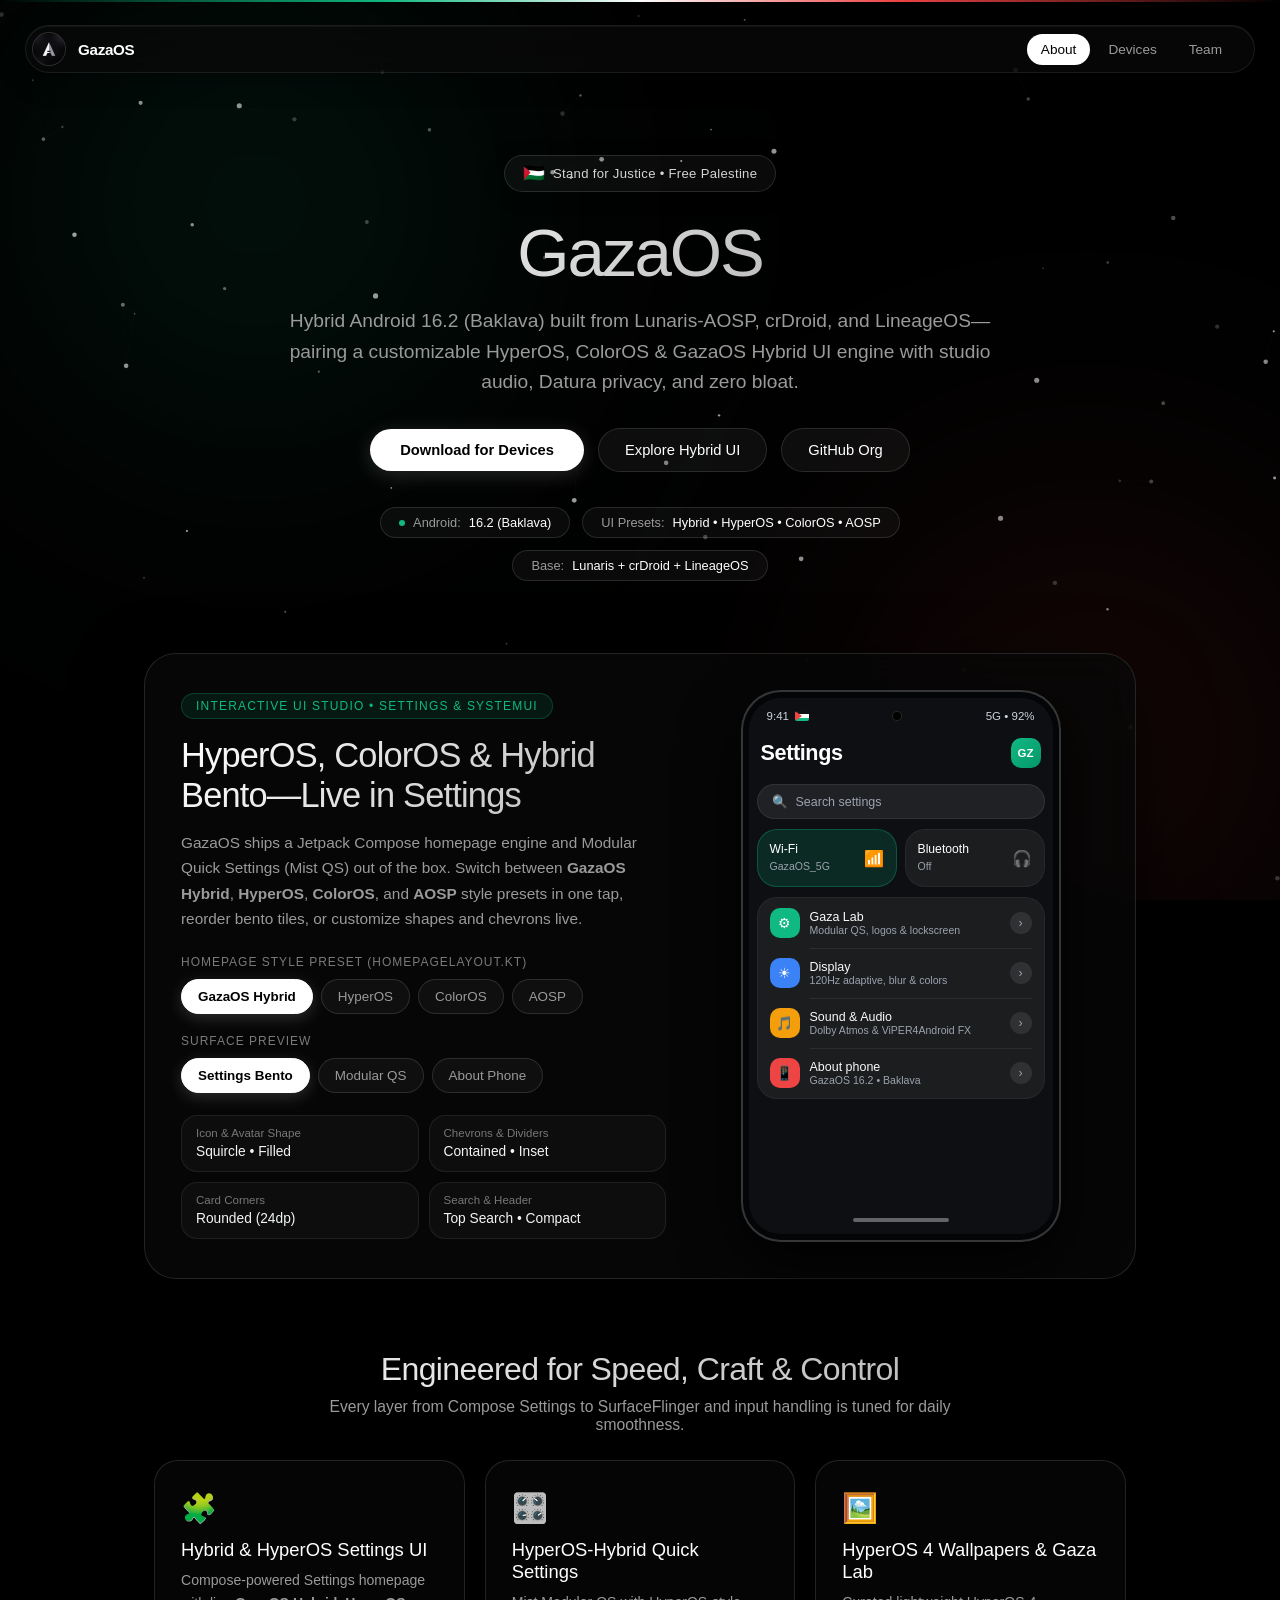
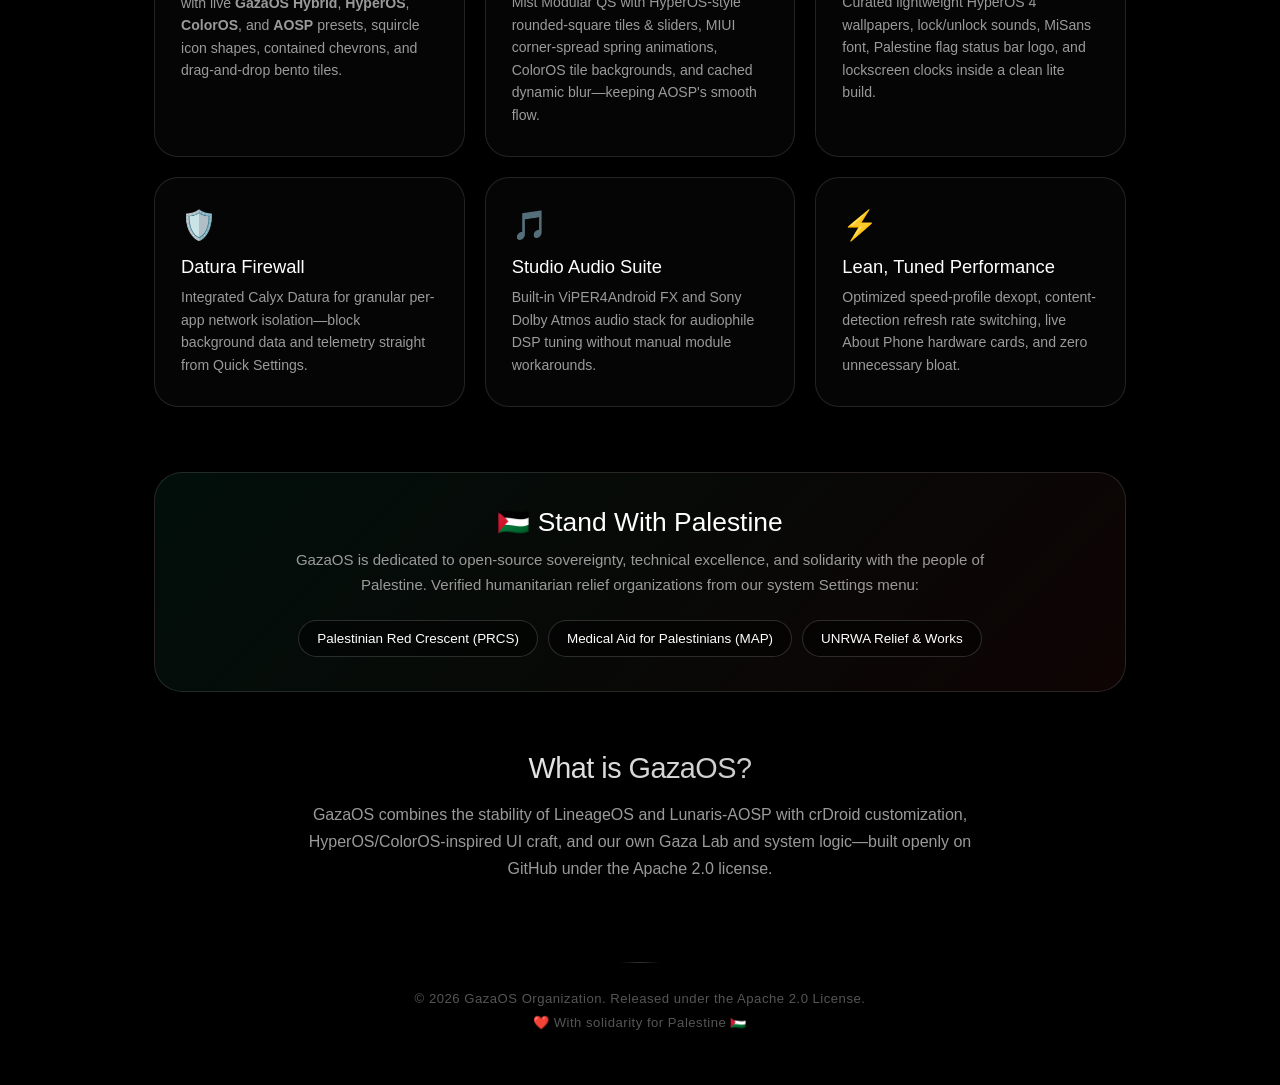
==== commit 283acb61: "website: Highlight HyperOS-Hybrid QS defaults, HyperOS 4 wallpapers, and lite build" ====
--- a/index.html
+++ b/index.html
@@ -1326,13 +1326,13 @@
         </div>
         <div class="feature-card">
             <div class="feature-icon">🎛️</div>
-            <h3>Modular Quick Settings</h3>
-            <p>Mist Modular QS and ColorOS-style tile backgrounds enabled out of the box, paired with cached dynamic blur and waveform media controls.</p>
+            <h3>HyperOS-Hybrid Quick Settings</h3>
+            <p>Mist Modular QS with HyperOS-style rounded-square tiles &amp; sliders, MIUI corner-spread spring animations, ColorOS tile backgrounds, and cached dynamic blur—keeping AOSP's smooth flow.</p>
         </div>
         <div class="feature-card">
-            <div class="feature-icon">⚙️</div>
-            <h3>Gaza Lab (Singularity)</h3>
-            <p>Customize status bar logos (including the full-color Palestine flag vector), lockscreen clocks, 3-finger input-monitor gestures, and Monet theming.</p>
+            <div class="feature-icon">🖼️</div>
+            <h3>HyperOS 4 Wallpapers &amp; Gaza Lab</h3>
+            <p>Curated lightweight HyperOS 4 wallpapers, lock/unlock sounds, MiSans font, Palestine flag status bar logo, and lockscreen clocks inside a clean lite build.</p>
         </div>
         <div class="feature-card">
             <div class="feature-icon">🛡️</div>
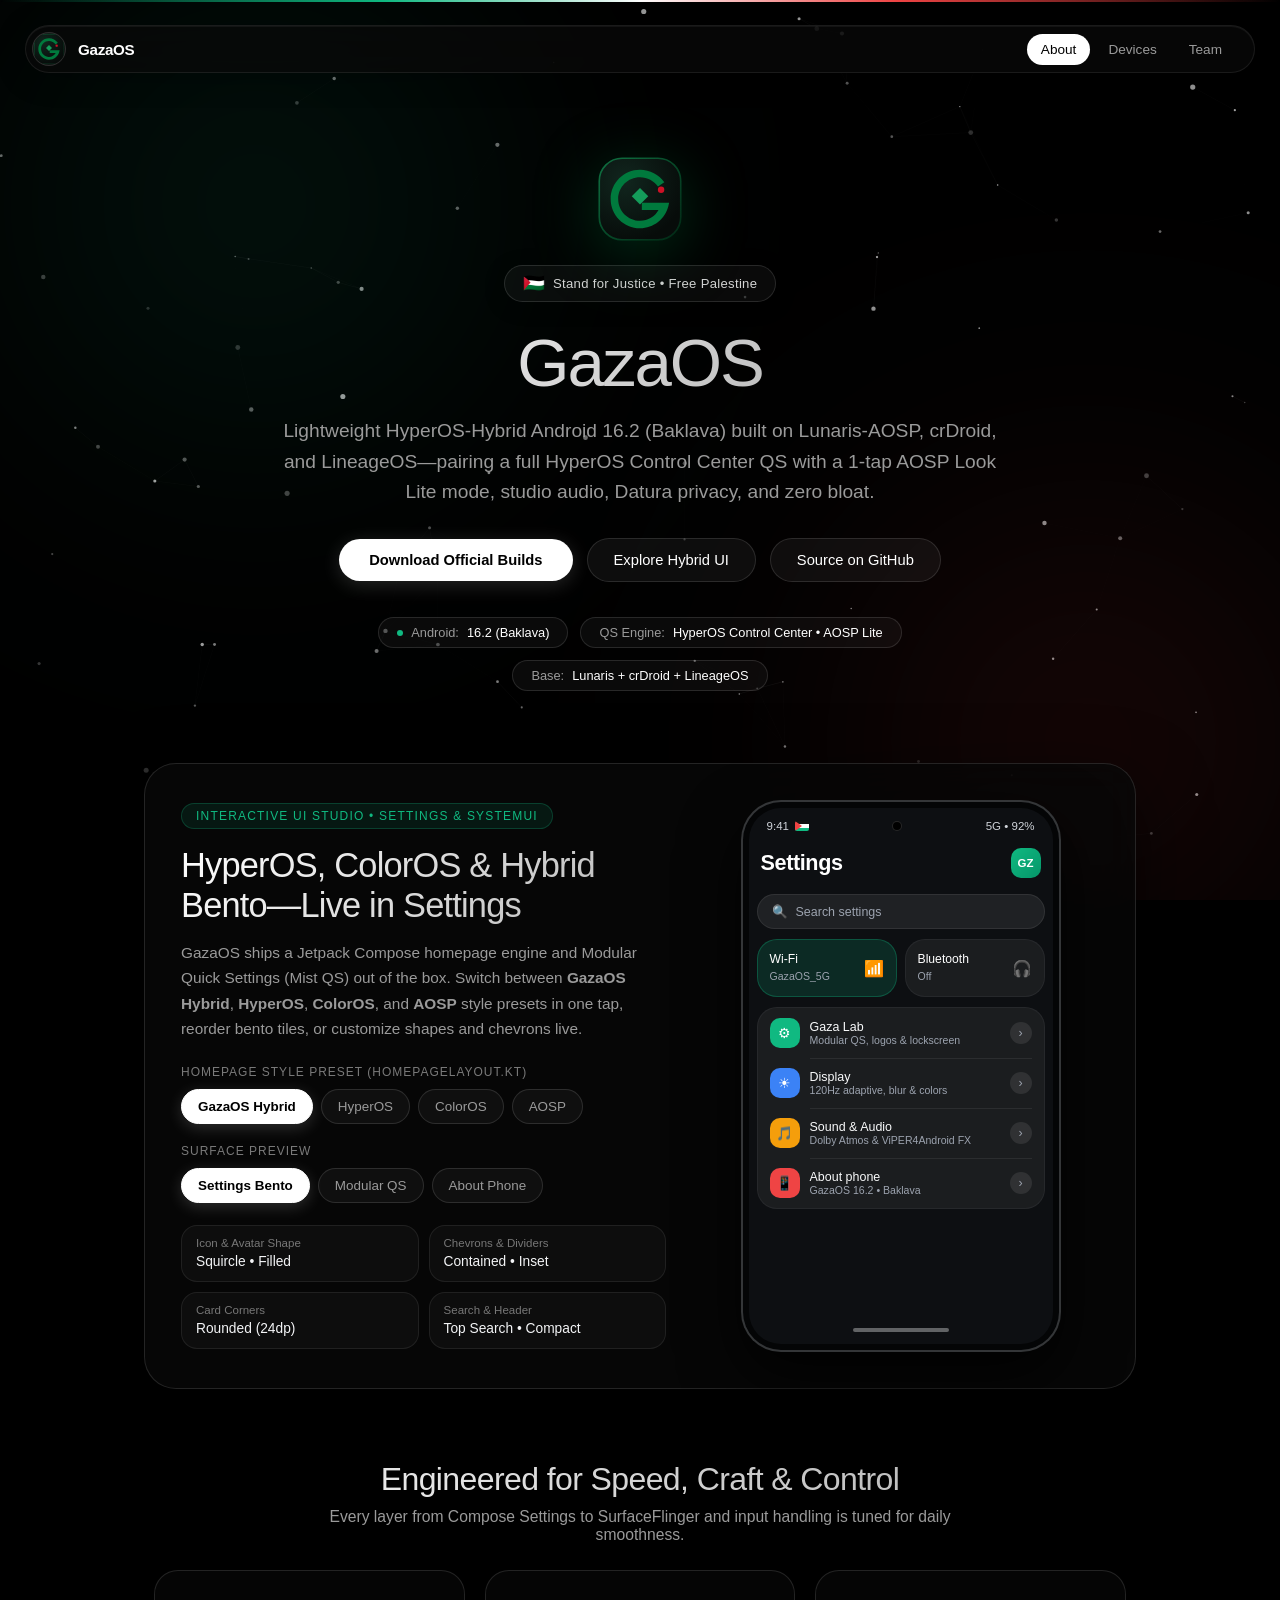
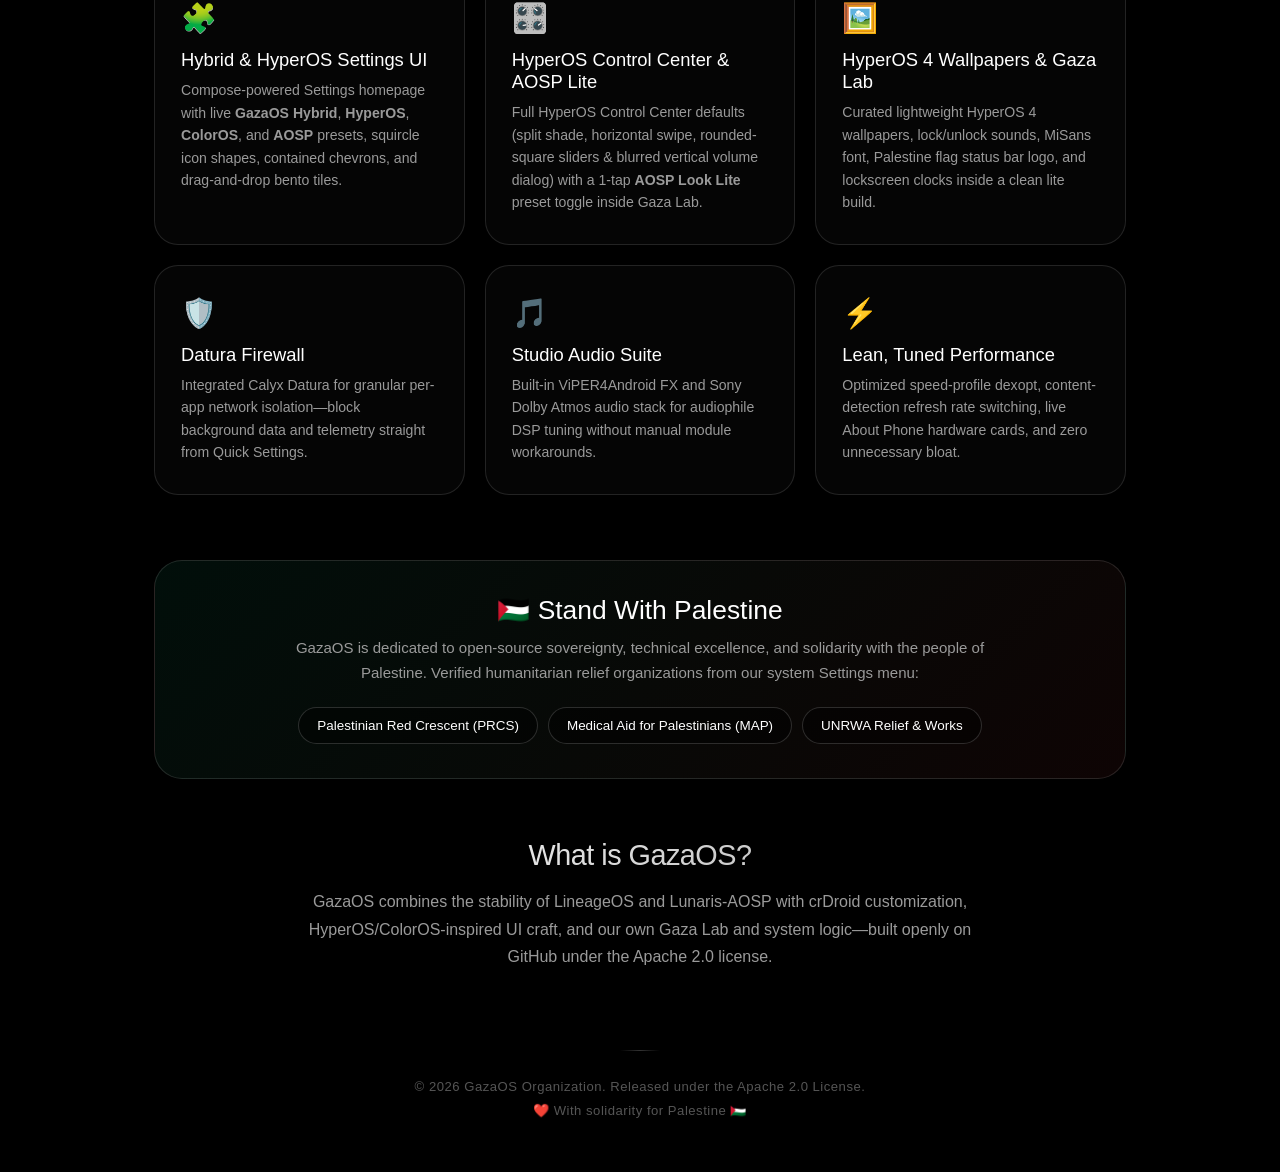
==== commit 856b4e04: "website: Add official GazaOS crest SVG, HyperOS Control Center details, and Stone Official Vanilla l" ====
--- a/index.html
+++ b/index.html
@@ -3,10 +3,10 @@
 <head>
     <meta charset="UTF-8">
     <meta name="viewport" content="width=device-width, initial-scale=1.0, maximum-scale=1.0, user-scalable=no, viewport-fit=cover">
-    <title>GazaOS — Hybrid Android 16.2, Freedom &amp; Craft</title>
-    <meta name="description" content="GazaOS is a hybrid Android 16.2 custom ROM combining Lunaris-AOSP, crDroid, and LineageOS with HyperOS, ColorOS, and GazaOS Hybrid UI presets, Modular Quick Settings, and Palestine solidarity.">
+    <title>GazaOS — HyperOS-Hybrid Android 16.2, Freedom &amp; Craft</title>
+    <meta name="description" content="GazaOS is a lightweight HyperOS-Hybrid Android 16.2 custom ROM combining Lunaris-AOSP, crDroid, and LineageOS with full HyperOS Control Center QS, 1-tap AOSP Look Lite, studio audio, and Palestine solidarity.">
     <link href="https://fonts.cdnfonts.com/css/product-sans" rel="stylesheet">
-    <link rel="icon" type="image/png" href="profile/avatar.png">
+    <link rel="icon" type="image/svg+xml" href="profile/gazaos-logo.svg">
     <style>
         :root {
             --bg: #000000;
@@ -292,6 +292,22 @@
         }
         .flag-pill .flag-icon { font-size: 1.1rem; }
 
+        .hero-emblem {
+            width: 88px;
+            height: 88px;
+            margin: 0 auto 22px;
+            border-radius: 24px;
+            display: flex;
+            align-items: center;
+            justify-content: center;
+            filter: drop-shadow(0 12px 32px rgba(0, 122, 61, 0.38));
+        }
+        .hero-emblem img {
+            width: 100%;
+            height: 100%;
+            display: block;
+        }
+
         h1.hero-title {
             font-size: 4.2rem;
             font-weight: 500;
@@ -1047,6 +1063,7 @@
             }
         }
         @media (max-width: 768px) {
+            .hero-emblem { width: 72px; height: 72px; margin-bottom: 16px; }
             h1.hero-title { font-size: 2.8rem; }
             p.hero-tagline { font-size: 1.02rem; }
             .hero { margin-top: 130px; }
@@ -1065,10 +1082,11 @@
         <div class="nav-left">
             <div class="avatar-menu">
                 <button class="avatar-btn" id="avatarBtn" type="button" aria-label="Organization links">
-                    <img src="profile/avatar.png" alt="GazaOS Logo" width="200" height="200">
+                    <img src="profile/gazaos-logo.svg" alt="GazaOS Logo" width="200" height="200">
                 </button>
                 <div class="avatar-dropdown" id="avatarDropdown">
                     <a href="https://github.com/GazaOS" target="_blank" rel="noopener noreferrer">GitHub</a>
+                    <a href="https://github.com/GazaOS/OTA" target="_blank" rel="noopener noreferrer">OTA &amp; Changelogs</a>
                     <a href="https://t.me/GazaOS" target="_blank" rel="noopener noreferrer">Telegram</a>
                 </div>
             </div>
@@ -1084,6 +1102,9 @@
     <div class="nav-handle" id="navHandle" title="Pull down to show menu"></div>
 
     <section class="hero" id="home">
+        <div class="hero-emblem">
+            <img src="profile/gazaos-logo.svg" alt="GazaOS Crest Logo" width="88" height="88">
+        </div>
         <div class="flag-pill">
             <span class="flag-icon">🇵🇸</span>
             <span>Stand for Justice &bull; Free Palestine</span>
@@ -1091,18 +1112,18 @@
 
         <h1 class="hero-title">GazaOS</h1>
         <p class="hero-tagline">
-            Hybrid Android 16.2 (Baklava) built from Lunaris-AOSP, crDroid, and LineageOS—pairing a customizable HyperOS, ColorOS &amp; GazaOS Hybrid UI engine with studio audio, Datura privacy, and zero bloat.
+            Lightweight HyperOS-Hybrid Android 16.2 (Baklava) built on Lunaris-AOSP, crDroid, and LineageOS—pairing a full HyperOS Control Center QS with a 1-tap AOSP Look Lite mode, studio audio, Datura privacy, and zero bloat.
         </p>
 
         <div class="hero-actions">
-            <a href="./devices.html" class="btn-primary">Download for Devices</a>
+            <a href="./devices.html" class="btn-primary">Download Official Builds</a>
             <a href="#ui-studio" class="btn-secondary">Explore Hybrid UI</a>
-            <a href="https://github.com/GazaOS" target="_blank" rel="noopener noreferrer" class="btn-secondary">GitHub Org</a>
+            <a href="https://github.com/GazaOS/android" target="_blank" rel="noopener noreferrer" class="btn-secondary">Source on GitHub</a>
         </div>
 
         <div class="badges-bar">
             <div class="base-badge"><span class="dot"></span>Android: <b>16.2 (Baklava)</b></div>
-            <div class="base-badge">UI Presets: <b>Hybrid &bull; HyperOS &bull; ColorOS &bull; AOSP</b></div>
+            <div class="base-badge">QS Engine: <b>HyperOS Control Center &bull; AOSP Lite</b></div>
             <div class="base-badge">Base: <b>Lunaris + crDroid + LineageOS</b></div>
         </div>
     </section>
@@ -1326,8 +1347,8 @@
         </div>
         <div class="feature-card">
             <div class="feature-icon">🎛️</div>
-            <h3>HyperOS-Hybrid Quick Settings</h3>
-            <p>Mist Modular QS with HyperOS-style rounded-square tiles &amp; sliders, MIUI corner-spread spring animations, ColorOS tile backgrounds, and cached dynamic blur—keeping AOSP's smooth flow.</p>
+            <h3>HyperOS Control Center &amp; AOSP Lite</h3>
+            <p>Full HyperOS Control Center defaults (split shade, horizontal swipe, rounded-square sliders &amp; blurred vertical volume dialog) with a 1-tap <strong>AOSP Look Lite</strong> preset toggle inside Gaza Lab.</p>
         </div>
         <div class="feature-card">
             <div class="feature-icon">🖼️</div>
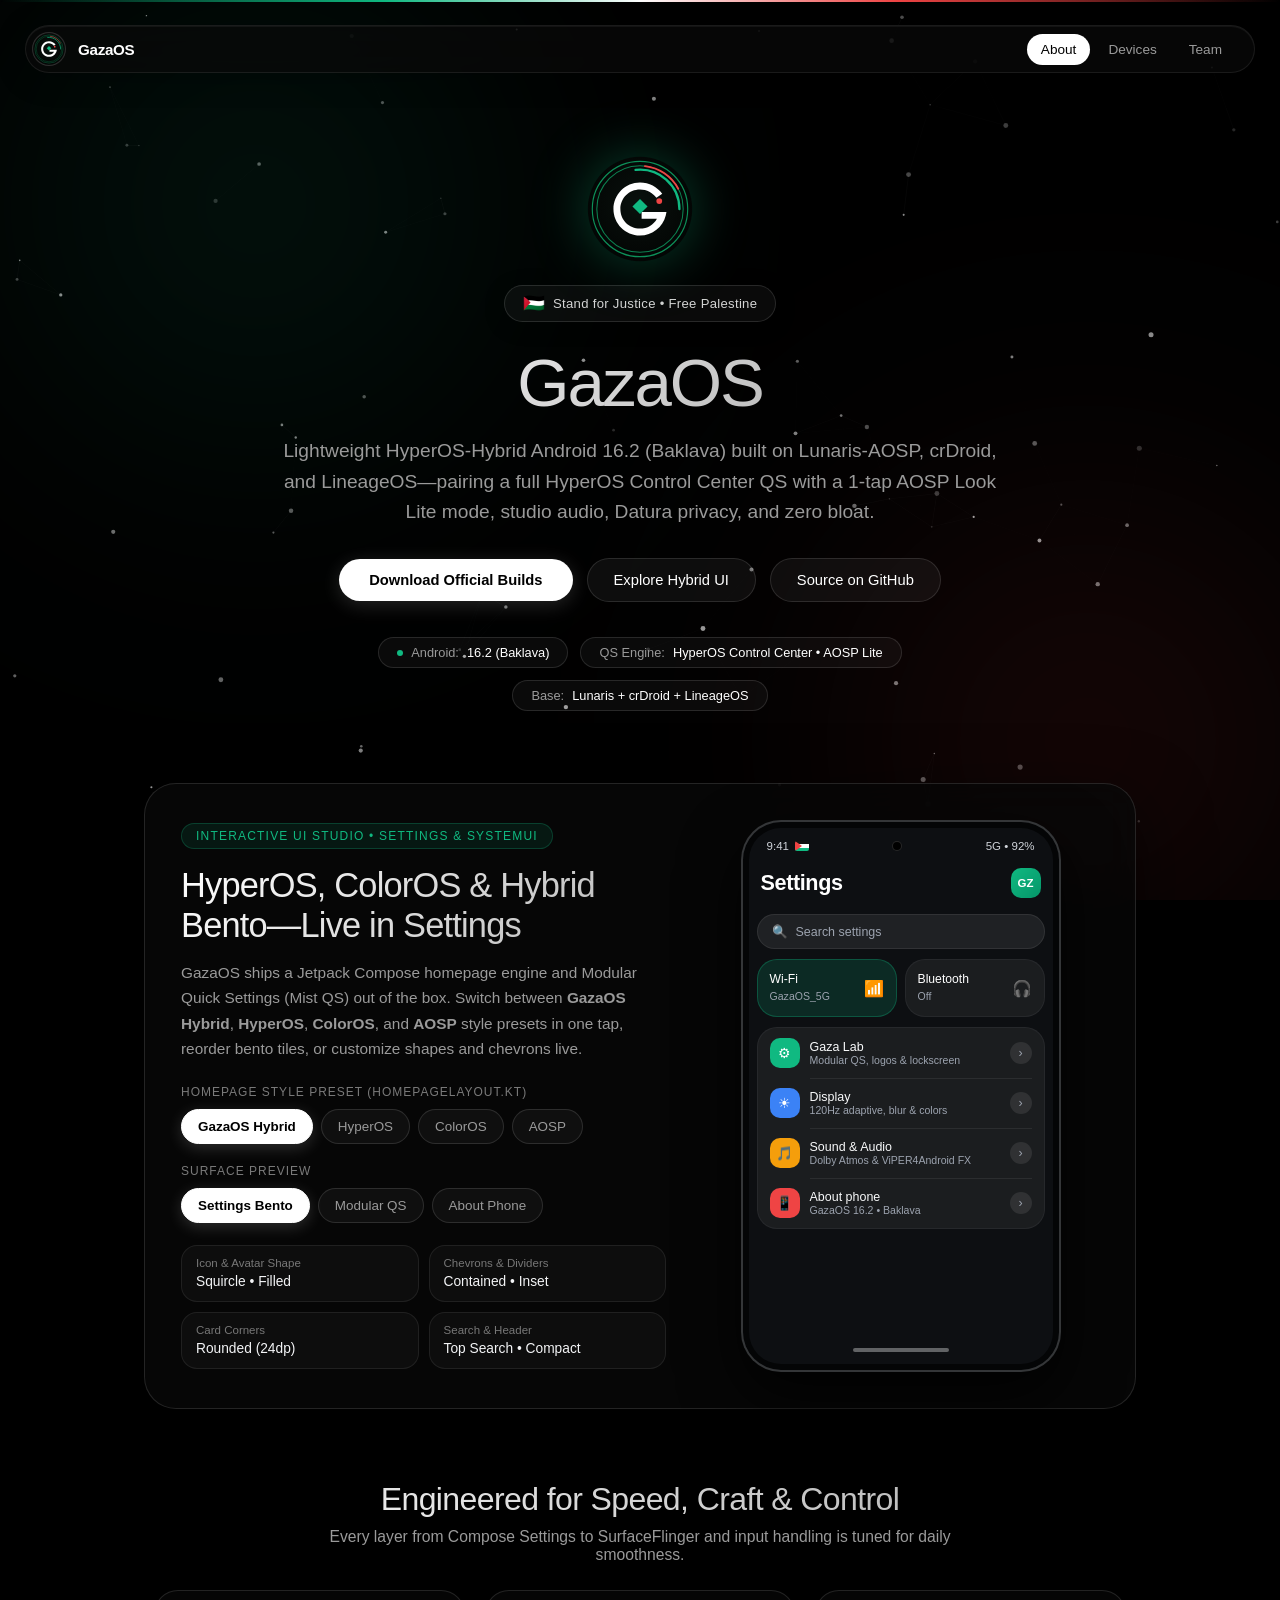
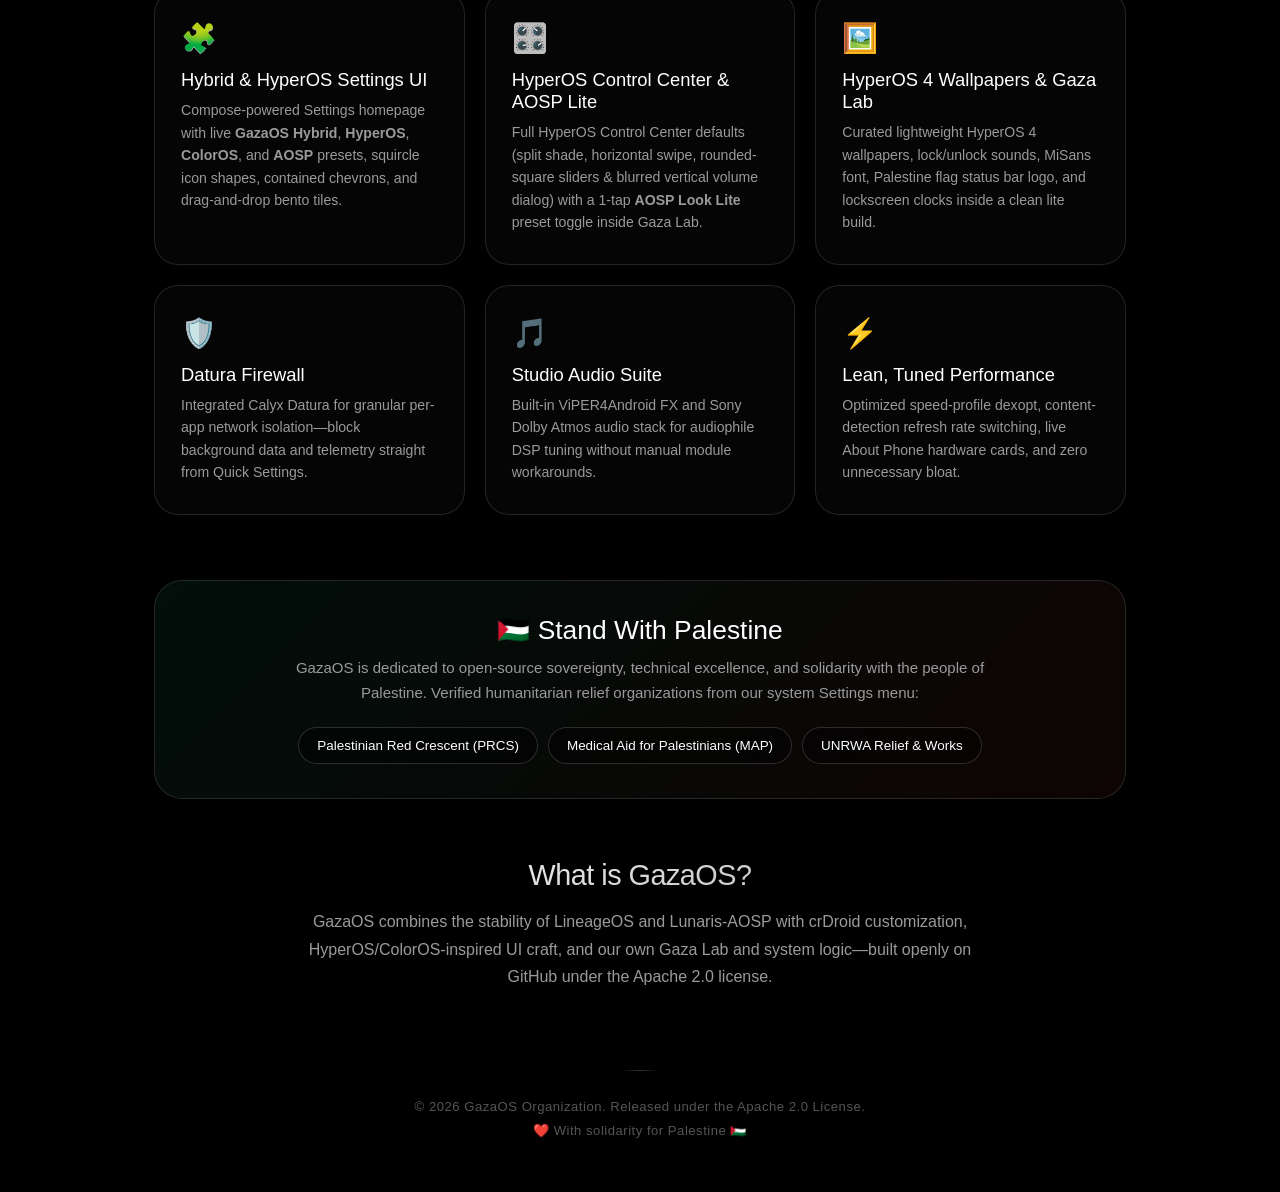
==== commit cd733ded: "website: Use new GazaOS 16.2 bootanimation emblem logo" ====
--- a/index.html
+++ b/index.html
@@ -293,14 +293,14 @@
         .flag-pill .flag-icon { font-size: 1.1rem; }
 
         .hero-emblem {
-            width: 88px;
-            height: 88px;
+            width: 108px;
+            height: 108px;
             margin: 0 auto 22px;
-            border-radius: 24px;
+            border-radius: 50%;
             display: flex;
             align-items: center;
             justify-content: center;
-            filter: drop-shadow(0 12px 32px rgba(0, 122, 61, 0.38));
+            filter: drop-shadow(0 0 28px rgba(16, 185, 129, 0.35));
         }
         .hero-emblem img {
             width: 100%;
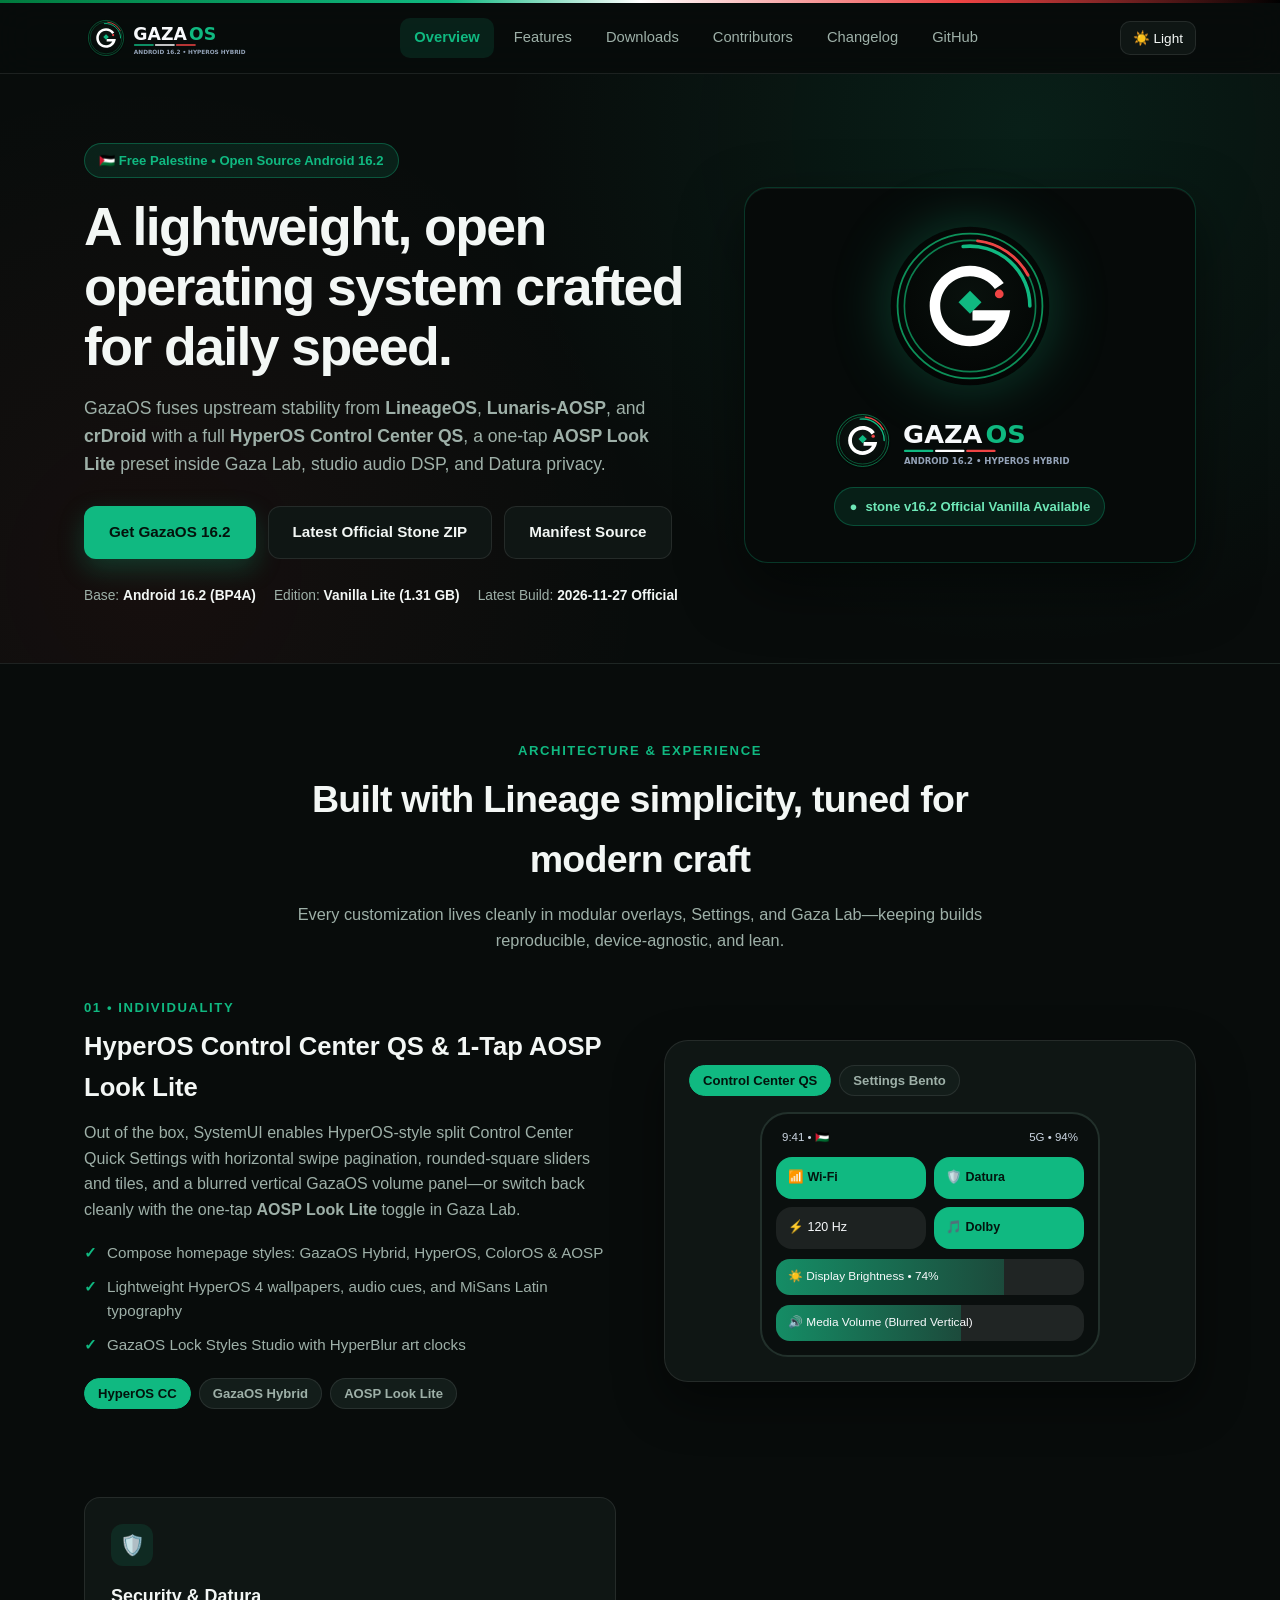
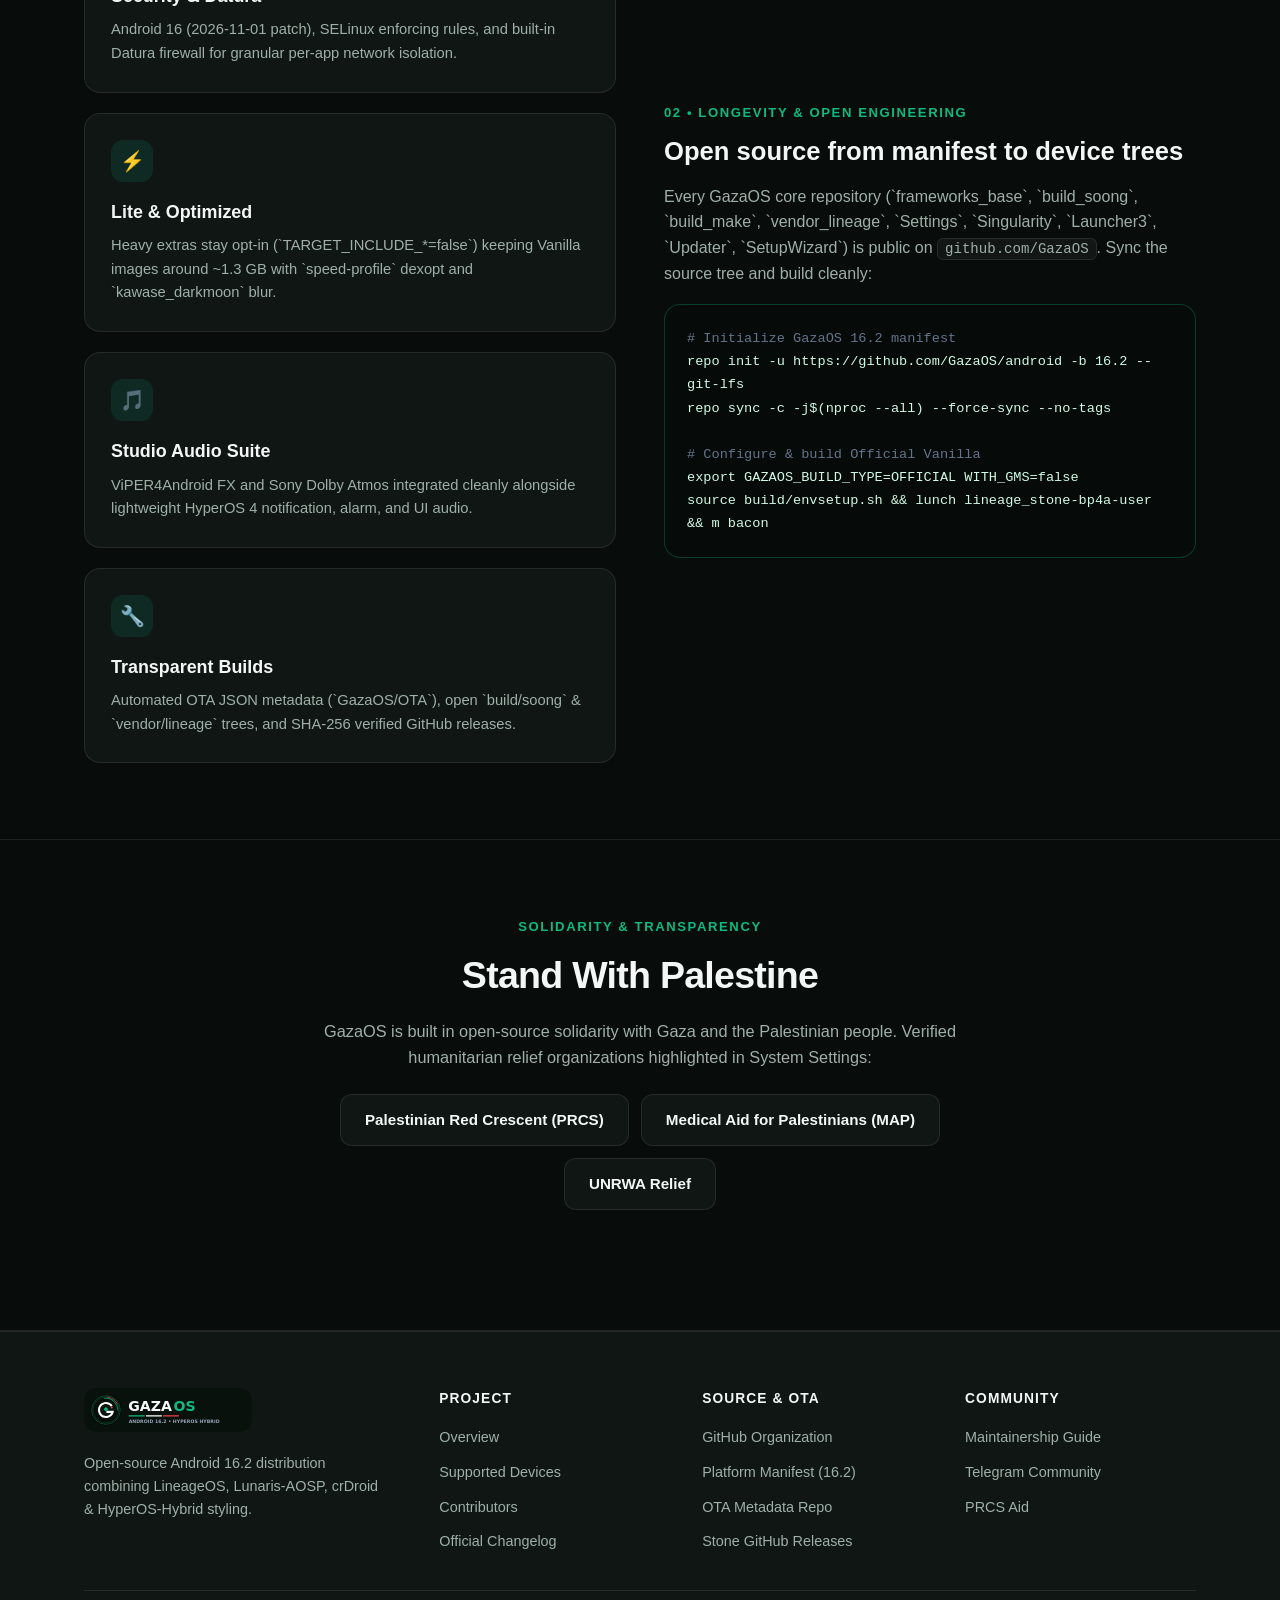
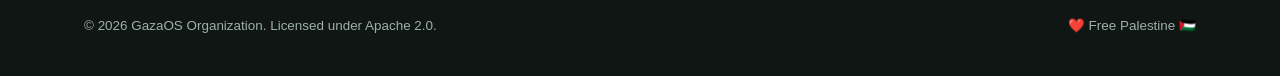
==== commit 1d0e9297: "website: Redesign with LineageOS-inspired layout and new GazaOS org logo lockup" ====
--- a/index.html
+++ b/index.html
@@ -2,1640 +2,270 @@
 <html lang="en">
 <head>
     <meta charset="UTF-8">
-    <meta name="viewport" content="width=device-width, initial-scale=1.0, maximum-scale=1.0, user-scalable=no, viewport-fit=cover">
-    <title>GazaOS — HyperOS-Hybrid Android 16.2, Freedom &amp; Craft</title>
-    <meta name="description" content="GazaOS is a lightweight HyperOS-Hybrid Android 16.2 custom ROM combining Lunaris-AOSP, crDroid, and LineageOS with full HyperOS Control Center QS, 1-tap AOSP Look Lite, studio audio, and Palestine solidarity.">
-    <link href="https://fonts.cdnfonts.com/css/product-sans" rel="stylesheet">
+    <meta name="viewport" content="width=device-width, initial-scale=1.0">
+    <title>GazaOS — HyperOS-Hybrid Android 16.2 Operating System</title>
+    <meta name="description" content="A lightweight, open-source Android 16.2 operating system combining LineageOS, Lunaris-AOSP, and crDroid with full HyperOS Control Center QS, 1-tap AOSP Look Lite, Datura firewall, and Palestine solidarity.">
     <link rel="icon" type="image/svg+xml" href="profile/gazaos-logo.svg">
-    <style>
-        :root {
-            --bg: #000000;
-            --text: #ffffff;
-            --subtext: #9a9a9a;
-            --border: rgba(255, 255, 255, 0.12);
-            --card-bg: #080808;
-            --nav-bg: rgba(10, 10, 10, 0.7);
-            --accent: #ffffff;
-            --accent-glow: rgba(255, 255, 255, 0.15);
-            --palestine-green: #10b981;
-            --palestine-red: #ef4444;
-        }
-
-        * {
-            margin: 0;
-            padding: 0;
-            box-sizing: border-box;
-            font-family: 'Product Sans', sans-serif !important;
-            -webkit-tap-highlight-color: transparent;
-        }
-
-        html { scroll-behavior: smooth; overflow-x: hidden; width: 100%; }
-
-        body {
-            background-color: var(--bg);
-            color: var(--text);
-            -webkit-font-smoothing: antialiased;
-            overflow-x: hidden;
-            width: 100%;
-            min-height: 100vh;
-            position: relative;
-        }
-
-        #particleCanvas {
-            position: fixed;
-            inset: 0;
-            z-index: 0;
-            pointer-events: none;
-        }
-
-        .top-line {
-            position: fixed;
-            top: 0;
-            left: 0;
-            width: 100%;
-            height: 2px;
-            z-index: 10;
-            background: linear-gradient(to right, transparent 0%, #10b981 30%, #ffffff 50%, #ef4444 70%, transparent 100%);
-            pointer-events: none;
-        }
-
-        .glare-bg {
-            position: fixed;
-            inset: 0;
-            z-index: 1;
-            overflow: hidden;
-            pointer-events: none;
-        }
-        .glare-bg::before, .glare-bg::after {
-            content: '';
-            position: absolute;
-            width: 60vmax;
-            height: 60vmax;
-            border-radius: 50%;
-            filter: blur(90px);
-            mix-blend-mode: screen;
-            opacity: 0.10;
-        }
-        .glare-bg::before {
-            top: -20%;
-            left: -10%;
-            background: radial-gradient(circle, #10b981 0%, transparent 70%);
-            animation: glare-drift-1 18s ease-in-out infinite;
-        }
-        .glare-bg::after {
-            bottom: -25%;
-            right: -15%;
-            background: radial-gradient(circle, #ef4444 0%, transparent 70%);
-            animation: glare-drift-2 22s ease-in-out infinite;
-        }
-        @keyframes glare-drift-1 {
-            0%, 100% { transform: translate(0, 0); }
-            50% { transform: translate(35vw, 25vh); }
-        }
-        @keyframes glare-drift-2 {
-            0%, 100% { transform: translate(0, 0); }
-            50% { transform: translate(-30vw, -20vh); }
-        }
-
-        nav, .hero, .ui-studio, .features, .solidarity-section, .intro-section, .footer {
-            position: relative;
-            z-index: 2;
-        }
-
-        @keyframes navReveal {
-            0% { transform: translateY(-150%); opacity: 0; }
-            100% { transform: translateY(0); opacity: 1; }
-        }
-
-        nav {
-            position: fixed;
-            top: 25px;
-            left: 25px;
-            right: 25px;
-            width: auto;
-            z-index: 1000;
-            background: rgba(10, 10, 10, 0.65);
-            backdrop-filter: blur(24px) saturate(1.4);
-            -webkit-backdrop-filter: blur(24px) saturate(1.4);
-            border: 1px solid rgba(255, 255, 255, 0.08);
-            border-radius: 100px;
-            padding: 6px 18px 6px 6px;
-            display: flex;
-            align-items: center;
-            justify-content: space-between;
-            animation: navReveal 0.7s cubic-bezier(0.23, 1, 0.32, 1) both;
-            transition: transform 0.45s cubic-bezier(0.23, 1, 0.32, 1), box-shadow 0.4s ease;
-            touch-action: pan-x;
-            cursor: grab;
-            box-shadow: 0 4px 30px rgba(0,0,0,0.3), inset 0 1px 0 rgba(255,255,255,0.05);
-        }
-        nav:hover {
-            box-shadow: 0 8px 40px rgba(0,0,0,0.4), inset 0 1px 0 rgba(255,255,255,0.08);
-        }
-        nav:active { cursor: grabbing; }
-        nav.nav-hidden { transform: translateY(-150%); }
-
-        .nav-handle {
-            position: fixed;
-            top: 10px;
-            left: 50%;
-            width: 60px;
-            height: 5px;
-            border-radius: 10px;
-            background: rgba(255, 255, 255, 0.35);
-            z-index: 1001;
-            cursor: pointer;
-            touch-action: none;
-            transform: translateX(-50%) scaleX(0);
-            opacity: 0;
-            pointer-events: none;
-            transition: transform 0.35s cubic-bezier(0.23, 1, 0.32, 1), opacity 0.3s;
-        }
-        .nav-handle.visible {
-            transform: translateX(-50%) scaleX(1);
-            opacity: 1;
-            pointer-events: auto;
-        }
-        .nav-handle:hover { background: rgba(255, 255, 255, 0.6); }
-
-        .nav-left { display: flex; align-items: center; gap: 12px; }
-        .nav-brand-title {
-            font-size: 0.95rem;
-            font-weight: bold;
-            color: white;
-            letter-spacing: -0.3px;
-        }
-        .nav-links { display: flex; align-items: center; gap: 4px; }
-        .nav-links a {
-            color: var(--subtext);
-            text-decoration: none;
-            font-size: 0.85rem;
-            font-weight: 500;
-            padding: 8px 14px;
-            border-radius: 50px;
-            transition: color 0.25s ease, background 0.25s ease, transform 0.2s ease;
-            white-space: nowrap;
-            position: relative;
-            overflow: hidden;
-        }
-        .nav-links a::before {
-            content: '';
-            position: absolute;
-            inset: 0;
-            background: rgba(255,255,255,0.08);
-            border-radius: 50px;
-            transform: scale(0.8);
-            opacity: 0;
-            transition: transform 0.3s ease, opacity 0.3s ease;
-        }
-        .nav-links a:hover { color: var(--text); }
-        .nav-links a:hover::before { transform: scale(1); opacity: 1; }
-        .nav-links a.active { color: #000; background: #ffffff; }
-        .nav-links a.active::before { display: none; }
-        .nav-links a:active { transform: scale(0.95); }
-
-        .avatar-menu { position: relative; }
-        .avatar-btn {
-            width: 34px; height: 34px;
-            border-radius: 50%;
-            border: 1px solid var(--border);
-            padding: 0;
-            cursor: pointer;
-            overflow: hidden;
-            background: #111;
-            display: flex;
-            align-items: center;
-            justify-content: center;
-            flex-shrink: 0;
-            transition: transform 0.3s cubic-bezier(0.23, 1, 0.32, 1), border-color 0.3s, box-shadow 0.3s ease;
-        }
-        .avatar-btn:hover { border-color: rgba(255,255,255,0.4); transform: scale(1.05); box-shadow: 0 0 20px rgba(255,255,255,0.1); }
-        .avatar-btn:active { transform: scale(0.88); }
-        .avatar-btn img { width: 100%; height: 100%; object-fit: cover; display: block; }
-
-        .avatar-dropdown {
-            position: absolute;
-            top: calc(100% + 12px);
-            left: 0;
-            background: rgba(8, 8, 8, 0.85);
-            border: 1px solid rgba(255, 255, 255, 0.1);
-            border-radius: 18px;
-            padding: 8px;
-            min-width: 170px;
-            display: flex;
-            flex-direction: column;
-            gap: 4px;
-            backdrop-filter: blur(24px) saturate(1.4);
-            box-shadow: 0 10px 40px rgba(0,0,0,0.5), 0 0 0 1px rgba(255,255,255,0.05);
-            transform-origin: top left;
-            opacity: 0;
-            visibility: hidden;
-            pointer-events: none;
-            transform: translateY(-16px) scale(0.75);
-            transition: opacity 0.3s ease, transform 0.4s cubic-bezier(0.34, 1.56, 0.64, 1), visibility 0.4s;
-        }
-        .avatar-dropdown.open {
-            opacity: 1;
-            visibility: visible;
-            pointer-events: auto;
-            transform: translateY(0) scale(1);
-        }
-        .avatar-dropdown a {
-            display: flex;
-            align-items: center;
-            justify-content: center;
-            gap: 10px;
-            background: white;
-            color: black;
-            text-decoration: none;
-            font-size: 0.85rem;
-            font-weight: bold;
-            padding: 10px 22px;
-            border-radius: 50px;
-            transition: transform 0.3s cubic-bezier(0.23, 1, 0.32, 1), background 0.2s, opacity 0.25s ease;
-            white-space: nowrap;
-            opacity: 0;
-            transform: translateY(-6px);
-        }
-        .avatar-dropdown.open a {
-            opacity: 1;
-            transform: translateY(0);
-        }
-        .avatar-dropdown.open a:nth-child(1) { transition-delay: 0.05s; }
-        .avatar-dropdown.open a:nth-child(2) { transition-delay: 0.1s; }
-        .avatar-dropdown a:hover { transform: scale(1.05); background: #f0f0f0; }
-        .avatar-dropdown a:active { transform: scale(0.95); }
-
-        .hero {
-            max-width: 920px;
-            margin: 155px auto 40px;
-            padding: 0 6%;
-            text-align: center;
-            opacity: 0;
-            transform: translateY(30px);
-            animation: fadeUp 0.8s cubic-bezier(0.23, 1, 0.32, 1) 0.2s both;
-        }
-
-        .flag-pill {
-            display: inline-flex;
-            align-items: center;
-            gap: 8px;
-            background: rgba(255, 255, 255, 0.04);
-            border: 1px solid rgba(255, 255, 255, 0.12);
-            border-radius: 50px;
-            padding: 7px 18px;
-            font-size: 0.82rem;
-            color: #d4d4d4;
-            margin-bottom: 24px;
-            letter-spacing: 0.3px;
-            box-shadow: 0 4px 20px rgba(0,0,0,0.3);
-        }
-        .flag-pill .flag-icon { font-size: 1.1rem; }
-
-        .hero-emblem {
-            width: 108px;
-            height: 108px;
-            margin: 0 auto 22px;
-            border-radius: 50%;
-            display: flex;
-            align-items: center;
-            justify-content: center;
-            filter: drop-shadow(0 0 28px rgba(16, 185, 129, 0.35));
-        }
-        .hero-emblem img {
-            width: 100%;
-            height: 100%;
-            display: block;
-        }
-
-        h1.hero-title {
-            font-size: 4.2rem;
-            font-weight: 500;
-            letter-spacing: -2px;
-            margin-bottom: 16px;
-            background: linear-gradient(135deg, #ffffff 0%, #a3a3a3 100%);
-            -webkit-background-clip: text;
-            -webkit-text-fill-color: transparent;
-            background-clip: text;
-            line-height: 1.1;
-        }
-
-        p.hero-tagline {
-            color: var(--subtext);
-            font-size: 1.2rem;
-            line-height: 1.6;
-            max-width: 720px;
-            margin: 0 auto 30px;
-            font-weight: 400;
-        }
-
-        .hero-actions {
-            display: flex;
-            align-items: center;
-            justify-content: center;
-            gap: 14px;
-            margin-bottom: 35px;
-            flex-wrap: wrap;
-        }
-
-        .btn-primary {
-            background: #ffffff;
-            color: #000000;
-            padding: 13px 30px;
-            border-radius: 50px;
-            text-decoration: none;
-            font-weight: bold;
-            font-size: 0.92rem;
-            transition: 0.3s ease;
-            box-shadow: 0 4px 20px rgba(255,255,255,0.15);
-        }
-        .btn-primary:hover {
-            transform: scale(1.05);
-            box-shadow: 0 8px 30px rgba(255,255,255,0.3);
-            background: #f4f4f4;
-        }
-        .btn-primary:active { transform: scale(0.96); }
-
-        .btn-secondary {
-            background: rgba(255, 255, 255, 0.05);
-            color: #ffffff;
-            border: 1px solid var(--border);
-            padding: 13px 26px;
-            border-radius: 50px;
-            text-decoration: none;
-            font-weight: 500;
-            font-size: 0.92rem;
-            transition: 0.3s ease;
-        }
-        .btn-secondary:hover {
-            border-color: rgba(255,255,255,0.4);
-            background: rgba(255,255,255,0.1);
-            transform: translateY(-2px);
-        }
-        .btn-secondary:active { transform: scale(0.96); }
-
-        .badges-bar {
-            display: flex;
-            align-items: center;
-            justify-content: center;
-            gap: 12px;
-            flex-wrap: wrap;
-            margin-top: 10px;
-        }
-
-        .base-badge {
-            display: inline-flex;
-            align-items: center;
-            gap: 8px;
-            background: rgba(255, 255, 255, 0.04);
-            border: 1px solid var(--border);
-            border-radius: 50px;
-            padding: 7px 18px;
-            font-size: 0.8rem;
-            color: var(--subtext);
-            transition: 0.3s ease;
-        }
-        .base-badge:hover {
-            border-color: rgba(255,255,255,0.25);
-            background: rgba(255, 255, 255, 0.07);
-            transform: translateY(-2px);
-        }
-        .base-badge b { color: var(--text); font-weight: 500; }
-        .base-badge .dot { width: 6px; height: 6px; border-radius: 50%; background: #10b981; display: inline-block; animation: pulse 2s ease-in-out infinite; }
-        @keyframes pulse {
-            0%, 100% { opacity: 1; transform: scale(1); }
-            50% { opacity: 0.5; transform: scale(0.9); }
-        }
-
-        /* Interactive UI Studio Section */
-        .ui-studio {
-            max-width: 1120px;
-            margin: 72px auto 30px;
-            padding: 0 5%;
-        }
-        .studio-shell {
-            background: rgba(8, 8, 8, 0.78);
-            border: 1px solid var(--border);
-            border-radius: 32px;
-            padding: 36px;
-            backdrop-filter: blur(18px);
-            display: grid;
-            grid-template-columns: 1.1fr 0.9fr;
-            gap: 36px;
-            align-items: center;
-            box-shadow: 0 24px 70px rgba(0, 0, 0, 0.65);
-        }
-        .studio-eyebrow {
-            display: inline-flex;
-            align-items: center;
-            gap: 8px;
-            font-size: 0.75rem;
-            text-transform: uppercase;
-            letter-spacing: 1.2px;
-            color: var(--palestine-green);
-            background: rgba(16, 185, 129, 0.1);
-            border: 1px solid rgba(16, 185, 129, 0.25);
-            border-radius: 50px;
-            padding: 5px 14px;
-            margin-bottom: 16px;
-        }
-        .studio-copy h2 {
-            font-size: 2.15rem;
-            font-weight: 500;
-            letter-spacing: -0.8px;
-            line-height: 1.18;
-            margin-bottom: 14px;
-            background: linear-gradient(135deg, #ffffff 0%, #b5b5b5 100%);
-            -webkit-background-clip: text;
-            -webkit-text-fill-color: transparent;
-            background-clip: text;
-        }
-        .studio-copy p {
-            color: var(--subtext);
-            font-size: 0.96rem;
-            line-height: 1.65;
-            margin-bottom: 24px;
-        }
-        .control-group {
-            margin-bottom: 20px;
-        }
-        .control-label {
-            font-size: 0.75rem;
-            text-transform: uppercase;
-            letter-spacing: 1px;
-            color: #7a7a7a;
-            margin-bottom: 10px;
-            display: block;
-        }
-        .pill-row {
-            display: flex;
-            flex-wrap: wrap;
-            gap: 8px;
-        }
-        .studio-chip {
-            padding: 9px 16px;
-            border-radius: 50px;
-            border: 1px solid var(--border);
-            background: rgba(255, 255, 255, 0.04);
-            color: var(--subtext);
-            font-size: 0.84rem;
-            font-weight: 500;
-            cursor: pointer;
-            transition: all 0.25s cubic-bezier(0.23, 1, 0.32, 1);
-        }
-        .studio-chip:hover:not(.active) {
-            color: #ffffff;
-            border-color: rgba(255, 255, 255, 0.35);
-            background: rgba(255, 255, 255, 0.08);
-        }
-        .studio-chip.active {
-            background: #ffffff;
-            color: #000000;
-            border-color: #ffffff;
-            font-weight: bold;
-            box-shadow: 0 4px 16px rgba(255, 255, 255, 0.16);
-        }
-        .spec-pills {
-            display: grid;
-            grid-template-columns: repeat(2, minmax(0, 1fr));
-            gap: 10px;
-            margin-top: 22px;
-        }
-        .spec-pill {
-            background: rgba(255, 255, 255, 0.03);
-            border: 1px solid rgba(255, 255, 255, 0.08);
-            border-radius: 16px;
-            padding: 11px 14px;
-        }
-        .spec-pill span {
-            display: block;
-            font-size: 0.72rem;
-            color: #777;
-            margin-bottom: 3px;
-        }
-        .spec-pill strong {
-            font-size: 0.86rem;
-            color: #f3f4f6;
-            font-weight: 500;
-        }
-
-        /* Live Android Phone Mockup */
-        .phone-stage {
-            display: flex;
-            justify-content: center;
-        }
-        .phone-frame {
-            width: 320px;
-            min-height: 552px;
-            border-radius: 40px;
-            background: #0d0f12;
-            border: 2px solid rgba(255, 255, 255, 0.16);
-            box-shadow: 0 24px 60px rgba(0, 0, 0, 0.8), inset 0 0 0 6px #040506;
-            padding: 16px 14px 18px;
-            display: flex;
-            flex-direction: column;
-            position: relative;
-            overflow: hidden;
-            transition: background 0.35s ease;
-        }
-        .phone-statusbar {
-            display: flex;
-            align-items: center;
-            justify-content: space-between;
-            padding: 2px 10px 10px;
-            font-size: 0.72rem;
-            color: #d1d5db;
-        }
-        .phone-sb-left {
-            display: flex;
-            align-items: center;
-            gap: 6px;
-        }
-        .pal-mini-flag {
-            width: 14px;
-            height: 10px;
-            border-radius: 2px;
-            overflow: hidden;
-            display: inline-block;
-            position: relative;
-            background: linear-gradient(to bottom, #111 0 33.3%, #fff 33.3% 66.6%, #10b981 66.6% 100%);
-        }
-        .pal-mini-flag::before {
-            content: '';
-            position: absolute;
-            left: 0;
-            top: 0;
-            border-top: 5px solid transparent;
-            border-bottom: 5px solid transparent;
-            border-left: 7px solid #ef4444;
-        }
-        .phone-camera-dot {
-            width: 10px;
-            height: 10px;
-            border-radius: 50%;
-            background: #000;
-            border: 1px solid rgba(255, 255, 255, 0.15);
-        }
-        .phone-screen {
-            flex: 1;
-            display: flex;
-            flex-direction: column;
-            gap: 10px;
-        }
-        .phone-view {
-            display: none;
-            flex-direction: column;
-            gap: 10px;
-            flex: 1;
-        }
-        .phone-view.active { display: flex; }
-
-        /* Settings Bento Mockup */
-        .os-header {
-            display: flex;
-            align-items: center;
-            justify-content: space-between;
-            padding: 6px 4px;
-            transition: padding 0.3s ease;
-        }
-        .phone-frame[data-preset="aosp"] .os-header {
-            padding: 18px 4px 10px;
-        }
-        .os-header-title {
-            font-size: 1.35rem;
-            font-weight: 600;
-            color: #fff;
-            letter-spacing: -0.4px;
-        }
-        .phone-frame[data-preset="aosp"] .os-header-title {
-            font-size: 1.6rem;
-        }
-        .os-avatar {
-            width: 30px;
-            height: 30px;
-            background: linear-gradient(135deg, #10b981, #059669);
-            color: #fff;
-            font-size: 0.72rem;
-            font-weight: 700;
-            display: flex;
-            align-items: center;
-            justify-content: center;
-            border-radius: 10px;
-            transition: border-radius 0.3s ease;
-        }
-        .phone-frame[data-preset="coloros"] .os-avatar,
-        .phone-frame[data-preset="aosp"] .os-avatar {
-            border-radius: 50%;
-        }
-
-        .os-search {
-            background: rgba(255, 255, 255, 0.08);
-            border: 1px solid rgba(255, 255, 255, 0.08);
-            border-radius: 20px;
-            padding: 9px 14px;
-            font-size: 0.78rem;
-            color: #9ca3af;
-            display: flex;
-            align-items: center;
-            gap: 8px;
-            order: 1;
-            transition: all 0.3s ease;
-        }
-        .phone-frame[data-preset="hyperos"] .os-search {
-            margin-bottom: 4px;
-        }
-        .phone-frame[data-preset="aosp"] .os-search {
-            order: 4;
-            margin-top: auto;
-        }
-        .os-bento-row {
-            display: grid;
-            grid-template-columns: repeat(2, 1fr);
-            gap: 8px;
-            order: 2;
-        }
-        .os-bento-tile {
-            background: rgba(255, 255, 255, 0.06);
-            border-radius: 20px;
-            padding: 12px;
-            display: flex;
-            align-items: center;
-            justify-content: space-between;
-            cursor: pointer;
-            transition: border-radius 0.3s ease, background 0.25s ease;
-            border: 1px solid rgba(255, 255, 255, 0.05);
-        }
-        .os-bento-tile.on {
-            background: rgba(16, 185, 129, 0.16);
-            border-color: rgba(16, 185, 129, 0.3);
-        }
-        .phone-frame[data-preset="hyperos"] .os-bento-tile,
-        .phone-frame[data-preset="hyperos"] .os-group {
-            border-radius: 14px;
-        }
-        .os-tile-meta strong {
-            display: block;
-            font-size: 0.76rem;
-            color: #fff;
-            font-weight: 500;
-        }
-        .os-tile-meta span {
-            font-size: 0.66rem;
-            color: #9ca3af;
-        }
-        .os-group {
-            background: rgba(255, 255, 255, 0.06);
-            border: 1px solid rgba(255, 255, 255, 0.05);
-            border-radius: 20px;
-            overflow: hidden;
-            order: 3;
-            transition: border-radius 0.3s ease, background 0.3s ease;
-        }
-        .phone-frame[data-preset="hyperos"] .os-group {
-            background: transparent;
-            border: none;
-            display: flex;
-            flex-direction: column;
-            gap: 4px;
-            overflow: visible;
-        }
-        .os-row {
-            display: flex;
-            align-items: center;
-            gap: 10px;
-            padding: 10px 12px;
-            position: relative;
-            transition: background 0.25s ease, border-radius 0.3s ease;
-        }
-        .os-row + .os-row::before {
-            content: '';
-            position: absolute;
-            top: 0;
-            left: 52px;
-            right: 12px;
-            height: 1px;
-            background: rgba(255, 255, 255, 0.07);
-        }
-        .phone-frame[data-preset="hyperos"] .os-row {
-            background: rgba(255, 255, 255, 0.06);
-            border: 1px solid rgba(255, 255, 255, 0.05);
-            border-radius: 14px;
-        }
-        .phone-frame[data-preset="hyperos"] .os-row + .os-row::before {
-            display: none;
-        }
-        .os-icon {
-            width: 30px;
-            height: 30px;
-            display: flex;
-            align-items: center;
-            justify-content: center;
-            font-size: 0.85rem;
-            border-radius: 10px;
-            flex-shrink: 0;
-            color: #fff;
-            transition: border-radius 0.3s ease, background 0.3s ease;
-        }
-        .phone-frame[data-preset="aosp"] .os-icon {
-            border-radius: 50%;
-            background: rgba(16, 185, 129, 0.22) !important;
-            color: #6ee7b7;
-        }
-        .os-row-text { flex: 1; min-width: 0; }
-        .os-row-text strong {
-            display: block;
-            font-size: 0.78rem;
-            color: #f9fafb;
-            font-weight: 500;
-        }
-        .os-row-text span {
-            display: block;
-            font-size: 0.66rem;
-            color: #9ca3af;
-            white-space: nowrap;
-            overflow: hidden;
-            text-overflow: ellipsis;
-        }
-        .os-chevron {
-            font-size: 0.78rem;
-            color: #9ca3af;
-            width: 22px;
-            height: 22px;
-            border-radius: 50%;
-            background: rgba(255, 255, 255, 0.09);
-            display: flex;
-            align-items: center;
-            justify-content: center;
-            transition: all 0.25s ease;
-        }
-        .phone-frame[data-preset="coloros"] .os-chevron,
-        .phone-frame[data-preset="aosp"] .os-chevron {
-            background: transparent;
-        }
-
-        /* Modular QS Mockup */
-        .qs-panel {
-            background: rgba(255, 255, 255, 0.05);
-            border: 1px solid rgba(255, 255, 255, 0.08);
-            border-radius: 26px;
-            padding: 12px;
-            display: flex;
-            flex-direction: column;
-            gap: 10px;
-            transition: backdrop-filter 0.3s ease, background 0.3s ease;
-        }
-        .qs-panel.blurred {
-            background: linear-gradient(160deg, rgba(16, 185, 129, 0.14), rgba(15, 23, 42, 0.85));
-            backdrop-filter: blur(18px);
-        }
-        .qs-header-bar {
-            display: flex;
-            justify-content: space-between;
-            align-items: center;
-            font-size: 0.78rem;
-            color: #e5e7eb;
-            padding: 2px 4px;
-        }
-        .qs-grid {
-            display: grid;
-            grid-template-columns: repeat(2, 1fr);
-            gap: 8px;
-        }
-        .qs-tile {
-            border-radius: 18px;
-            padding: 11px 12px;
-            background: rgba(255, 255, 255, 0.08);
-            color: #e5e7eb;
-            font-size: 0.74rem;
-            display: flex;
-            align-items: center;
-            gap: 8px;
-            cursor: pointer;
-            transition: background 0.25s ease, transform 0.2s ease;
-        }
-        .qs-tile.active {
-            background: #10b981;
-            color: #03150e;
-            font-weight: 600;
-        }
-        .qs-tile:active { transform: scale(0.96); }
-        .qs-slider {
-            height: 32px;
-            border-radius: 16px;
-            background: rgba(255, 255, 255, 0.08);
-            position: relative;
-            overflow: hidden;
-            display: flex;
-            align-items: center;
-            padding: 0 12px;
-            font-size: 0.72rem;
-            color: #fff;
-        }
-        .qs-slider-fill {
-            position: absolute;
-            left: 0;
-            top: 0;
-            bottom: 0;
-            width: 72%;
-            background: linear-gradient(90deg, rgba(16, 185, 129, 0.55), rgba(255, 255, 255, 0.28));
-            border-radius: 16px;
-        }
-        .qs-slider span { position: relative; z-index: 1; }
-        .qs-media {
-            background: rgba(255, 255, 255, 0.06);
-            border-radius: 20px;
-            padding: 12px;
-            display: flex;
-            align-items: center;
-            justify-content: space-between;
-            gap: 10px;
-        }
-        .qs-media-wave {
-            height: 4px;
-            border-radius: 4px;
-            background: linear-gradient(90deg, #10b981 0 65%, rgba(255,255,255,0.18) 65% 100%);
-            margin-top: 6px;
-        }
-
-        /* About Phone Mockup */
-        .about-card-mock {
-            background: linear-gradient(145deg, rgba(16, 185, 129, 0.14), rgba(255, 255, 255, 0.04));
-            border: 1px solid rgba(255, 255, 255, 0.12);
-            border-radius: 24px;
-            padding: 16px;
-        }
-        .about-card-head {
-            display: flex;
-            align-items: center;
-            justify-content: space-between;
-            margin-bottom: 14px;
-        }
-        .about-card-head h4 { font-size: 1rem; color: #fff; font-weight: 600; }
-        .about-card-head span {
-            font-size: 0.68rem;
-            color: #10b981;
-            background: rgba(16, 185, 129, 0.14);
-            padding: 3px 9px;
-            border-radius: 50px;
-        }
-        .about-spec-grid {
-            display: grid;
-            grid-template-columns: repeat(2, 1fr);
-            gap: 8px;
-        }
-        .about-spec-cell {
-            background: rgba(0, 0, 0, 0.35);
-            border-radius: 14px;
-            padding: 9px 10px;
-        }
-        .about-spec-cell span { display: block; font-size: 0.64rem; color: #9ca3af; }
-        .about-spec-cell strong { font-size: 0.74rem; color: #fff; font-weight: 500; }
-
-        .phone-home-bar {
-            width: 96px;
-            height: 4px;
-            border-radius: 4px;
-            background: rgba(255, 255, 255, 0.35);
-            margin: 12px auto 0;
-        }
-
-        .section-heading {
-            max-width: 1100px;
-            margin: 72px auto 26px;
-            padding: 0 5%;
-            text-align: center;
-        }
-        .section-heading h2 {
-            font-size: 2rem;
-            font-weight: 500;
-            letter-spacing: -0.6px;
-            margin-bottom: 10px;
-            background: linear-gradient(135deg, #ffffff 0%, #b0b0b0 100%);
-            -webkit-background-clip: text;
-            -webkit-text-fill-color: transparent;
-            background-clip: text;
-        }
-        .section-heading p {
-            color: var(--subtext);
-            font-size: 0.98rem;
-            max-width: 660px;
-            margin: 0 auto;
-        }
-
-        .features {
-            max-width: 1100px;
-            margin: 20px auto 40px;
-            padding: 0 5%;
-            display: grid;
-            grid-template-columns: repeat(auto-fit, minmax(300px, 1fr));
-            gap: 20px;
-        }
-
-        .feature-card {
-            background: rgba(8, 8, 8, 0.7);
-            border: 1px solid var(--border);
-            border-radius: 24px;
-            padding: 30px 26px;
-            backdrop-filter: blur(12px);
-            transition: transform 0.4s cubic-bezier(0.23, 1, 0.32, 1), border-color 0.3s, box-shadow 0.4s;
-        }
-        .feature-card:hover {
-            transform: translateY(-6px);
-            border-color: rgba(255,255,255,0.25);
-            box-shadow: 0 16px 40px rgba(0,0,0,0.5), 0 0 25px rgba(255,255,255,0.02);
-        }
-        .feature-icon {
-            font-size: 1.8rem;
-            margin-bottom: 14px;
-            display: inline-block;
-        }
-        .feature-card h3 {
-            font-size: 1.15rem;
-            font-weight: 500;
-            color: white;
-            margin-bottom: 8px;
-        }
-        .feature-card p {
-            font-size: 0.88rem;
-            color: var(--subtext);
-            line-height: 1.6;
-        }
-
-        .solidarity-section {
-            max-width: 1100px;
-            margin: 65px auto 0;
-            padding: 0 5%;
-        }
-        .solidarity-box {
-            background: linear-gradient(135deg, rgba(16, 185, 129, 0.08), rgba(239, 68, 68, 0.06));
-            border: 1px solid rgba(255, 255, 255, 0.12);
-            border-radius: 28px;
-            padding: 34px 30px;
-            text-align: center;
-            backdrop-filter: blur(14px);
-        }
-        .solidarity-box h2 {
-            font-size: 1.65rem;
-            font-weight: 500;
-            margin-bottom: 10px;
-        }
-        .solidarity-box p {
-            color: var(--subtext);
-            font-size: 0.94rem;
-            line-height: 1.65;
-            max-width: 700px;
-            margin: 0 auto 22px;
-        }
-        .relief-links {
-            display: flex;
-            flex-wrap: wrap;
-            justify-content: center;
-            gap: 10px;
-        }
-        .relief-links a {
-            padding: 10px 18px;
-            border-radius: 50px;
-            border: 1px solid rgba(255, 255, 255, 0.16);
-            background: rgba(0, 0, 0, 0.45);
-            color: #ffffff;
-            text-decoration: none;
-            font-size: 0.84rem;
-            font-weight: 500;
-            transition: all 0.25s ease;
-        }
-        .relief-links a:hover {
-            border-color: #10b981;
-            background: rgba(16, 185, 129, 0.14);
-            transform: translateY(-2px);
-        }
-
-        .intro-section {
-            max-width: 800px;
-            margin: 60px auto 0;
-            padding: 0 5%;
-            text-align: center;
-        }
-        .intro-section h2 {
-            font-size: 1.8rem;
-            font-weight: 400;
-            margin-bottom: 16px;
-            letter-spacing: -0.5px;
-            background: linear-gradient(135deg, #ffffff 0%, #b0b0b0 100%);
-            -webkit-background-clip: text;
-            -webkit-text-fill-color: transparent;
-            background-clip: text;
-        }
-        .intro-section p {
-            color: var(--subtext);
-            font-size: 1rem;
-            line-height: 1.7;
-            max-width: 680px;
-            margin: 0 auto 20px;
-        }
-
-        @keyframes fadeUp {
-            0% { opacity: 0; transform: translateY(30px); }
-            100% { opacity: 1; transform: translateY(0); }
-        }
-
-        .footer {
-            text-align: center;
-            font-size: 0.82rem;
-            color: #666;
-            margin-top: 80px;
-            padding-bottom: 50px;
-            letter-spacing: 0.5px;
-        }
-        .footer p { color: #555; line-height: 1.8; }
-        .footer::before {
-            content: '';
-            display: block;
-            width: 40px;
-            height: 1px;
-            background: linear-gradient(to right, transparent, rgba(255,255,255,0.2), transparent);
-            margin: 0 auto 24px;
-        }
-
-        @media (max-width: 920px) {
-            .studio-shell {
-                grid-template-columns: 1fr;
-                padding: 26px 20px;
-            }
-        }
-        @media (max-width: 768px) {
-            .hero-emblem { width: 72px; height: 72px; margin-bottom: 16px; }
-            h1.hero-title { font-size: 2.8rem; }
-            p.hero-tagline { font-size: 1.02rem; }
-            .hero { margin-top: 130px; }
-            .features { grid-template-columns: 1fr; }
-            .spec-pills { grid-template-columns: 1fr; }
-        }
-    </style>
+    <link rel="stylesheet" href="assets/style.css">
 </head>
 <body>
-
-    <canvas id="particleCanvas"></canvas>
-    <div class="glare-bg"></div>
-    <div class="top-line"></div>
-
-    <nav>
-        <div class="nav-left">
-            <div class="avatar-menu">
-                <button class="avatar-btn" id="avatarBtn" type="button" aria-label="Organization links">
-                    <img src="profile/gazaos-logo.svg" alt="GazaOS Logo" width="200" height="200">
-                </button>
-                <div class="avatar-dropdown" id="avatarDropdown">
-                    <a href="https://github.com/GazaOS" target="_blank" rel="noopener noreferrer">GitHub</a>
-                    <a href="https://github.com/GazaOS/OTA" target="_blank" rel="noopener noreferrer">OTA &amp; Changelogs</a>
-                    <a href="https://t.me/GazaOS" target="_blank" rel="noopener noreferrer">Telegram</a>
-                </div>
-            </div>
-            <span class="nav-brand-title">GazaOS</span>
+    <div class="top-tricolor"></div>
+
+    <header class="site-header">
+        <div class="container header-inner">
+            <a href="./index.html" class="brand-lockup" aria-label="GazaOS Home">
+                <img src="profile/gazaos-org-logo.svg" alt="GazaOS Organization Logo" class="org-logo-img">
+            </a>
+
+            <nav class="nav-menu" aria-label="Primary">
+                <a href="./index.html" class="active">Overview</a>
+                <a href="#pillars">Features</a>
+                <a href="./devices.html">Downloads</a>
+                <a href="./team.html">Contributors</a>
+                <a href="https://github.com/GazaOS/OTA/blob/16.2/changelogs/stone.txt" target="_blank" rel="noopener noreferrer">Changelog</a>
+                <a href="https://github.com/GazaOS" target="_blank" rel="noopener noreferrer">GitHub</a>
+            </nav>
+
+            <div class="header-actions">
+                <button class="icon-btn" id="themeToggle" type="button" aria-label="Toggle color theme">☀️ Light</button>
+            </div>
         </div>
-        <div class="nav-links">
-            <a href="./index.html" class="active">About</a>
-            <a href="./devices.html">Devices</a>
-            <a href="./team.html">Team</a>
-        </div>
-    </nav>
-
-    <div class="nav-handle" id="navHandle" title="Pull down to show menu"></div>
-
-    <section class="hero" id="home">
-        <div class="hero-emblem">
-            <img src="profile/gazaos-logo.svg" alt="GazaOS Crest Logo" width="88" height="88">
-        </div>
-        <div class="flag-pill">
-            <span class="flag-icon">🇵🇸</span>
-            <span>Stand for Justice &bull; Free Palestine</span>
-        </div>
-
-        <h1 class="hero-title">GazaOS</h1>
-        <p class="hero-tagline">
-            Lightweight HyperOS-Hybrid Android 16.2 (Baklava) built on Lunaris-AOSP, crDroid, and LineageOS—pairing a full HyperOS Control Center QS with a 1-tap AOSP Look Lite mode, studio audio, Datura privacy, and zero bloat.
-        </p>
-
-        <div class="hero-actions">
-            <a href="./devices.html" class="btn-primary">Download Official Builds</a>
-            <a href="#ui-studio" class="btn-secondary">Explore Hybrid UI</a>
-            <a href="https://github.com/GazaOS/android" target="_blank" rel="noopener noreferrer" class="btn-secondary">Source on GitHub</a>
-        </div>
-
-        <div class="badges-bar">
-            <div class="base-badge"><span class="dot"></span>Android: <b>16.2 (Baklava)</b></div>
-            <div class="base-badge">QS Engine: <b>HyperOS Control Center &bull; AOSP Lite</b></div>
-            <div class="base-badge">Base: <b>Lunaris + crDroid + LineageOS</b></div>
-        </div>
-    </section>
-
-    <section class="ui-studio" id="ui-studio">
-        <div class="studio-shell">
-            <div class="studio-copy">
-                <div class="studio-eyebrow">Interactive UI Studio &bull; Settings &amp; SystemUI</div>
-                <h2>HyperOS, ColorOS &amp; Hybrid Bento—Live in Settings</h2>
-                <p>
-                    GazaOS ships a Jetpack Compose homepage engine and Modular Quick Settings (Mist QS) out of the box. Switch between <strong>GazaOS Hybrid</strong>, <strong>HyperOS</strong>, <strong>ColorOS</strong>, and <strong>AOSP</strong> style presets in one tap, reorder bento tiles, or customize shapes and chevrons live.
-                </p>
-
-                <div class="control-group">
-                    <span class="control-label">Homepage Style Preset (HomepageLayout.kt)</span>
-                    <div class="pill-row" id="presetButtons">
-                        <button class="studio-chip active" type="button" data-preset="hybrid">GazaOS Hybrid</button>
-                        <button class="studio-chip" type="button" data-preset="hyperos">HyperOS</button>
-                        <button class="studio-chip" type="button" data-preset="coloros">ColorOS</button>
-                        <button class="studio-chip" type="button" data-preset="aosp">AOSP</button>
-                    </div>
-                </div>
-
-                <div class="control-group">
-                    <span class="control-label">Surface Preview</span>
-                    <div class="pill-row" id="surfaceButtons">
-                        <button class="studio-chip active" type="button" data-surface="settings">Settings Bento</button>
-                        <button class="studio-chip" type="button" data-surface="qs">Modular QS</button>
-                        <button class="studio-chip" type="button" data-surface="about">About Phone</button>
-                    </div>
-                </div>
-
-                <div class="spec-pills">
-                    <div class="spec-pill">
-                        <span>Icon &amp; Avatar Shape</span>
-                        <strong id="specShape">Squircle &bull; Filled</strong>
-                    </div>
-                    <div class="spec-pill">
-                        <span>Chevrons &amp; Dividers</span>
-                        <strong id="specChrome">Contained &bull; Inset</strong>
-                    </div>
-                    <div class="spec-pill">
-                        <span>Card Corners</span>
-                        <strong id="specCorners">Rounded (24dp)</strong>
-                    </div>
-                    <div class="spec-pill">
-                        <span>Search &amp; Header</span>
-                        <strong id="specHeader">Top Search &bull; Compact</strong>
-                    </div>
-                </div>
-            </div>
-
-            <div class="phone-stage">
-                <div class="phone-frame" id="phoneFrame" data-preset="hybrid">
-                    <div class="phone-statusbar">
-                        <div class="phone-sb-left">
-                            <span>9:41</span>
-                            <span class="pal-mini-flag" title="Palestine Flag Status Bar Logo"></span>
-                        </div>
-                        <div class="phone-camera-dot"></div>
-                        <span>5G &bull; 92%</span>
-                    </div>
-
-                    <div class="phone-screen">
-                        <!-- Settings Bento View -->
-                        <div class="phone-view active" id="view-settings">
-                            <div class="os-header">
-                                <div class="os-header-title">Settings</div>
-                                <div class="os-avatar" title="GazaOS User">GZ</div>
+    </header>
+
+    <main>
+        <section class="hero-section">
+            <div class="container hero-grid">
+                <div>
+                    <div class="eyebrow-pill">🇵🇸 Free Palestine &bull; Open Source Android 16.2</div>
+                    <h1 class="hero-title">A lightweight, open operating system crafted for daily speed.</h1>
+                    <p class="hero-subtitle">
+                        GazaOS fuses upstream stability from <strong>LineageOS</strong>, <strong>Lunaris-AOSP</strong>, and <strong>crDroid</strong> with a full <strong>HyperOS Control Center QS</strong>, a one-tap <strong>AOSP Look Lite</strong> preset inside Gaza Lab, studio audio DSP, and Datura privacy.
+                    </p>
+                    <div class="cta-row">
+                        <a href="./devices.html" class="btn btn-primary">Get GazaOS 16.2</a>
+                        <a href="https://github.com/Gtajisan/stone/releases/tag/v16.2-20261127" target="_blank" rel="noopener noreferrer" class="btn btn-secondary">Latest Official Stone ZIP</a>
+                        <a href="https://github.com/GazaOS/android" target="_blank" rel="noopener noreferrer" class="btn btn-secondary">Manifest Source</a>
+                    </div>
+                    <div class="hero-meta-strip">
+                        <span>Base: <strong>Android 16.2 (BP4A)</strong></span>
+                        <span>Edition: <strong>Vanilla Lite (1.31 GB)</strong></span>
+                        <span>Latest Build: <strong>2026-11-27 Official</strong></span>
+                    </div>
+                </div>
+
+                <div class="hero-logo-card">
+                    <div class="emblem-wrap">
+                        <img src="profile/gazaos-logo.svg" alt="GazaOS 16.2 Emblem">
+                    </div>
+                    <img src="profile/gazaos-org-logo.svg" alt="GazaOS Org Wordmark" class="org-wordmark">
+                    <a href="./devices.html" class="latest-release-chip">
+                        <span>●</span> stone v16.2 Official Vanilla Available
+                    </a>
+                </div>
+            </div>
+        </section>
+
+        <section class="editorial-section" id="pillars">
+            <div class="container">
+                <div class="section-header center">
+                    <div class="section-kicker">Architecture &amp; Experience</div>
+                    <h2>Built with Lineage simplicity, tuned for modern craft</h2>
+                    <p>Every customization lives cleanly in modular overlays, Settings, and Gaza Lab—keeping builds reproducible, device-agnostic, and lean.</p>
+                </div>
+
+                <!-- Pillar 1: Individuality + Live UI Studio -->
+                <div class="split-block">
+                    <div class="split-copy">
+                        <div class="section-kicker">01 &bull; Individuality</div>
+                        <h3>HyperOS Control Center QS &amp; 1-Tap AOSP Look Lite</h3>
+                        <p>
+                            Out of the box, SystemUI enables HyperOS-style split Control Center Quick Settings with horizontal swipe pagination, rounded-square sliders and tiles, and a blurred vertical GazaOS volume panel—or switch back cleanly with the one-tap <strong>AOSP Look Lite</strong> toggle in Gaza Lab.
+                        </p>
+                        <ul class="check-list">
+                            <li>Compose homepage styles: GazaOS Hybrid, HyperOS, ColorOS &amp; AOSP</li>
+                            <li>Lightweight HyperOS 4 wallpapers, audio cues, and MiSans Latin typography</li>
+                            <li>GazaOS Lock Styles Studio with HyperBlur art clocks</li>
+                        </ul>
+                        <div class="chip-bar" id="presetBar">
+                            <button class="studio-chip active" type="button" data-preset="hyperos">HyperOS CC</button>
+                            <button class="studio-chip" type="button" data-preset="hybrid">GazaOS Hybrid</button>
+                            <button class="studio-chip" type="button" data-preset="aosp">AOSP Look Lite</button>
+                        </div>
+                    </div>
+
+                    <div class="studio-card">
+                        <div class="chip-bar" id="viewBar">
+                            <button class="studio-chip active" type="button" data-view="qs">Control Center QS</button>
+                            <button class="studio-chip" type="button" data-view="settings">Settings Bento</button>
+                        </div>
+                        <div class="phone-mock" id="phoneMock" data-preset="hyperos">
+                            <div class="mock-statusbar">
+                                <span>9:41 &bull; 🇵🇸</span>
+                                <span>5G &bull; 94%</span>
                             </div>
-
-                            <div class="os-search">
-                                <span>🔍</span>
-                                <span>Search settings</span>
-                            </div>
-
-                            <div class="os-bento-row">
-                                <div class="os-bento-tile on" id="mockWifiTile">
-                                    <div class="os-tile-meta">
-                                        <strong>Wi-Fi</strong>
-                                        <span id="mockWifiState">GazaOS_5G</span>
-                                    </div>
-                                    <span>📶</span>
+                            <div class="mock-view active" id="view-qs">
+                                <div class="qs-split-grid">
+                                    <div class="qs-tile on" data-toggle>📶 Wi-Fi</div>
+                                    <div class="qs-tile on" data-toggle>🛡️ Datura</div>
+                                    <div class="qs-tile" data-toggle>⚡ 120 Hz</div>
+                                    <div class="qs-tile on" data-toggle>🎵 Dolby</div>
                                 </div>
-                                <div class="os-bento-tile" id="mockBtTile">
-                                    <div class="os-tile-meta">
-                                        <strong>Bluetooth</strong>
-                                        <span id="mockBtState">Off</span>
-                                    </div>
-                                    <span>🎧</span>
+                                <div class="qs-slider-box">
+                                    <div class="qs-slider-bar"></div>
+                                    <span>☀️ Display Brightness &bull; 74%</span>
+                                </div>
+                                <div class="qs-slider-box">
+                                    <div class="qs-slider-bar" style="width: 60%;"></div>
+                                    <span>🔊 Media Volume (Blurred Vertical)</span>
                                 </div>
                             </div>
-
-                            <div class="os-group">
-                                <div class="os-row">
-                                    <div class="os-icon" style="background: #10b981;">⚙</div>
-                                    <div class="os-row-text">
-                                        <strong>Gaza Lab</strong>
-                                        <span>Modular QS, logos &amp; lockscreen</span>
-                                    </div>
-                                    <div class="os-chevron">›</div>
-                                </div>
-                                <div class="os-row">
-                                    <div class="os-icon" style="background: #3b82f6;">☀</div>
-                                    <div class="os-row-text">
-                                        <strong>Display</strong>
-                                        <span>120Hz adaptive, blur &amp; colors</span>
-                                    </div>
-                                    <div class="os-chevron">›</div>
-                                </div>
-                                <div class="os-row">
-                                    <div class="os-icon" style="background: #f59e0b;">🎵</div>
-                                    <div class="os-row-text">
-                                        <strong>Sound &amp; Audio</strong>
-                                        <span>Dolby Atmos &amp; ViPER4Android FX</span>
-                                    </div>
-                                    <div class="os-chevron">›</div>
-                                </div>
-                                <div class="os-row">
-                                    <div class="os-icon" style="background: #ef4444;">📱</div>
-                                    <div class="os-row-text">
-                                        <strong>About phone</strong>
-                                        <span>GazaOS 16.2 &bull; Baklava</span>
-                                    </div>
-                                    <div class="os-chevron">›</div>
-                                </div>
+                            <div class="mock-view" id="view-settings">
+                                <div class="settings-card-row"><span><strong>Gaza Lab</strong><br><small style="color:#94a3b8;">UI Preset: HyperOS CC / AOSP Lite</small></span><span>›</span></div>
+                                <div class="settings-card-row"><span><strong>Network &amp; Datura</strong><br><small style="color:#94a3b8;">Per-app firewall active</small></span><span>›</span></div>
+                                <div class="settings-card-row"><span><strong>Sound &amp; DSP</strong><br><small style="color:#94a3b8;">Dolby Atmos + ViPER4Android</small></span><span>›</span></div>
+                                <div class="settings-card-row"><span><strong>About phone</strong><br><small style="color:#94a3b8;">GazaOS 16.2 Official &bull; stone</small></span><span>›</span></div>
                             </div>
                         </div>
-
-                        <!-- Modular QS View -->
-                        <div class="phone-view" id="view-qs">
-                            <div class="qs-panel blurred" id="qsPanelMock">
-                                <div class="qs-header-bar">
-                                    <span><strong>Modular QS</strong> &bull; Mist</span>
-                                    <button type="button" class="studio-chip active" id="toggleBlurBtn" style="padding: 4px 10px; font-size: 0.7rem;">Blur On</button>
-                                </div>
-                                <div class="qs-grid">
-                                    <div class="qs-tile active" data-qs-toggle>📶 <span>Internet</span></div>
-                                    <div class="qs-tile active" data-qs-toggle>🛡️ <span>Datura</span></div>
-                                    <div class="qs-tile" data-qs-toggle>⚡ <span>120Hz</span></div>
-                                    <div class="qs-tile active" data-qs-toggle>🎵 <span>Dolby</span></div>
-                                </div>
-                                <div class="qs-slider">
-                                    <div class="qs-slider-fill"></div>
-                                    <span>☀ Brightness &bull; 72%</span>
-                                </div>
-                                <div class="qs-media">
-                                    <div style="flex: 1;">
-                                        <div style="font-size: 0.76rem; color: #fff; font-weight: 500;">GazaOS Audio Engine</div>
-                                        <div style="font-size: 0.66rem; color: #9ca3af;">ViPER4Android FX Active</div>
-                                        <div class="qs-media-wave"></div>
-                                    </div>
-                                    <span>⏯</span>
-                                </div>
-                            </div>
-                        </div>
-
-                        <!-- About Phone View -->
-                        <div class="phone-view" id="view-about">
-                            <div class="about-card-mock">
-                                <div class="about-card-head">
-                                    <h4>GazaOS 16.2</h4>
-                                    <span>Baklava</span>
-                                </div>
-                                <div class="about-spec-grid">
-                                    <div class="about-spec-cell">
-                                        <span>Device</span>
-                                        <strong>Redmi Note 12 5G</strong>
-                                    </div>
-                                    <div class="about-spec-cell">
-                                        <span>Platform</span>
-                                        <strong>SM4375 &bull; ARM64</strong>
-                                    </div>
-                                    <div class="about-spec-cell">
-                                        <span>Battery &amp; RAM</span>
-                                        <strong>5000 mAh &bull; 8 GB</strong>
-                                    </div>
-                                    <div class="about-spec-cell">
-                                        <span>Display</span>
-                                        <strong>1080×2400 &bull; 120 Hz</strong>
-                                    </div>
-                                </div>
-                            </div>
-                            <div class="os-group" style="order: 2;">
-                                <div class="os-row">
-                                    <div class="os-icon" style="background: #10b981;">🇵🇸</div>
-                                    <div class="os-row-text">
-                                        <strong>Stand With Palestine</strong>
-                                        <span>Verified relief: PRCS, MAP &amp; UNRWA</span>
-                                    </div>
-                                    <div class="os-chevron">›</div>
-                                </div>
-                                <div class="os-row">
-                                    <div class="os-icon" style="background: #6366f1;">👨🏽‍💻</div>
-                                    <div class="os-row-text">
-                                        <strong>GazaOS &amp; Developer info</strong>
-                                        <span>Team, build date &amp; architecture</span>
-                                    </div>
-                                    <div class="os-chevron">›</div>
-                                </div>
-                            </div>
-                        </div>
-                    </div>
-
-                    <div class="phone-home-bar"></div>
-                </div>
+                    </div>
+                </div>
+
+                <!-- Pillar 2: Security, Longevity & Engineering -->
+                <div class="split-block">
+                    <div class="cards-grid">
+                        <div class="info-card">
+                            <div class="card-icon">🛡️</div>
+                            <h3>Security &amp; Datura</h3>
+                            <p>Android 16 (2026-11-01 patch), SELinux enforcing rules, and built-in Datura firewall for granular per-app network isolation.</p>
+                        </div>
+                        <div class="info-card">
+                            <div class="card-icon">⚡</div>
+                            <h3>Lite &amp; Optimized</h3>
+                            <p>Heavy extras stay opt-in (`TARGET_INCLUDE_*=false`) keeping Vanilla images around ~1.3 GB with `speed-profile` dexopt and `kawase_darkmoon` blur.</p>
+                        </div>
+                        <div class="info-card">
+                            <div class="card-icon">🎵</div>
+                            <h3>Studio Audio Suite</h3>
+                            <p>ViPER4Android FX and Sony Dolby Atmos integrated cleanly alongside lightweight HyperOS 4 notification, alarm, and UI audio.</p>
+                        </div>
+                        <div class="info-card">
+                            <div class="card-icon">🔧</div>
+                            <h3>Transparent Builds</h3>
+                            <p>Automated OTA JSON metadata (`GazaOS/OTA`), open `build/soong` &amp; `vendor/lineage` trees, and SHA-256 verified GitHub releases.</p>
+                        </div>
+                    </div>
+
+                    <div class="split-copy">
+                        <div class="section-kicker">02 &bull; Longevity &amp; Open Engineering</div>
+                        <h3>Open source from manifest to device trees</h3>
+                        <p>
+                            Every GazaOS core repository (`frameworks_base`, `build_soong`, `build_make`, `vendor_lineage`, `Settings`, `Singularity`, `Launcher3`, `Updater`, `SetupWizard`) is public on <code>github.com/GazaOS</code>. Sync the source tree and build cleanly:
+                        </p>
+                        <div class="code-panel">
+                            <span class="dim"># Initialize GazaOS 16.2 manifest</span><br>
+                            repo init -u https://github.com/GazaOS/android -b 16.2 --git-lfs<br>
+                            repo sync -c -j$(nproc --all) --force-sync --no-tags<br><br>
+                            <span class="dim"># Configure &amp; build Official Vanilla</span><br>
+                            export GAZAOS_BUILD_TYPE=OFFICIAL WITH_GMS=false<br>
+                            source build/envsetup.sh &amp;&amp; lunch lineage_stone-bp4a-user &amp;&amp; m bacon
+                        </div>
+                    </div>
+                </div>
+            </div>
+        </section>
+
+        <section class="editorial-section">
+            <div class="container">
+                <div class="section-header center">
+                    <div class="section-kicker">Solidarity &amp; Transparency</div>
+                    <h2>Stand With Palestine</h2>
+                    <p>GazaOS is built in open-source solidarity with Gaza and the Palestinian people. Verified humanitarian relief organizations highlighted in System Settings:</p>
+                    <div class="cta-row" style="justify-content: center; margin-top: 24px; margin-bottom: 0;">
+                        <a href="https://www.palestinercs.org/" target="_blank" rel="noopener noreferrer" class="btn btn-secondary">Palestinian Red Crescent (PRCS)</a>
+                        <a href="https://www.map.org.uk/" target="_blank" rel="noopener noreferrer" class="btn btn-secondary">Medical Aid for Palestinians (MAP)</a>
+                        <a href="https://www.unrwa.org/" target="_blank" rel="noopener noreferrer" class="btn btn-secondary">UNRWA Relief</a>
+                    </div>
+                </div>
+            </div>
+        </section>
+    </main>
+
+    <footer class="site-footer">
+        <div class="container">
+            <div class="footer-grid">
+                <div>
+                    <img src="profile/gazaos-org-logo.svg" alt="GazaOS Logo" style="height: 44px; width: auto; background: #09110d; padding: 4px 10px 4px 4px; border-radius: 12px; margin-bottom: 12px;">
+                    <p style="color: var(--text-secondary); font-size: 0.9rem; max-width: 300px;">
+                        Open-source Android 16.2 distribution combining LineageOS, Lunaris-AOSP, crDroid &amp; HyperOS-Hybrid styling.
+                    </p>
+                </div>
+                <div class="footer-col">
+                    <h4>Project</h4>
+                    <ul>
+                        <li><a href="./index.html">Overview</a></li>
+                        <li><a href="./devices.html">Supported Devices</a></li>
+                        <li><a href="./team.html">Contributors</a></li>
+                        <li><a href="https://github.com/GazaOS/OTA/blob/16.2/changelogs/stone.txt" target="_blank" rel="noopener noreferrer">Official Changelog</a></li>
+                    </ul>
+                </div>
+                <div class="footer-col">
+                    <h4>Source &amp; OTA</h4>
+                    <ul>
+                        <li><a href="https://github.com/GazaOS" target="_blank" rel="noopener noreferrer">GitHub Organization</a></li>
+                        <li><a href="https://github.com/GazaOS/android" target="_blank" rel="noopener noreferrer">Platform Manifest (16.2)</a></li>
+                        <li><a href="https://github.com/GazaOS/OTA" target="_blank" rel="noopener noreferrer">OTA Metadata Repo</a></li>
+                        <li><a href="https://github.com/Gtajisan/stone/releases" target="_blank" rel="noopener noreferrer">Stone GitHub Releases</a></li>
+                    </ul>
+                </div>
+                <div class="footer-col">
+                    <h4>Community</h4>
+                    <ul>
+                        <li><a href="https://github.com/GazaOS/.github/blob/main/CONTRIBUTING.md" target="_blank" rel="noopener noreferrer">Maintainership Guide</a></li>
+                        <li><a href="https://t.me/GazaOS" target="_blank" rel="noopener noreferrer">Telegram Community</a></li>
+                        <li><a href="https://www.palestinercs.org/" target="_blank" rel="noopener noreferrer">PRCS Aid</a></li>
+                    </ul>
+                </div>
+            </div>
+            <div class="footer-bottom">
+                <span>&copy; 2026 GazaOS Organization. Licensed under Apache 2.0.</span>
+                <span>❤️ Free Palestine 🇵🇸</span>
             </div>
         </div>
-    </section>
-
-    <div class="section-heading">
-        <h2>Engineered for Speed, Craft &amp; Control</h2>
-        <p>Every layer from Compose Settings to SurfaceFlinger and input handling is tuned for daily smoothness.</p>
-    </div>
-
-    <section class="features">
-        <div class="feature-card">
-            <div class="feature-icon">🧩</div>
-            <h3>Hybrid &amp; HyperOS Settings UI</h3>
-            <p>Compose-powered Settings homepage with live <strong>GazaOS Hybrid</strong>, <strong>HyperOS</strong>, <strong>ColorOS</strong>, and <strong>AOSP</strong> presets, squircle icon shapes, contained chevrons, and drag-and-drop bento tiles.</p>
-        </div>
-        <div class="feature-card">
-            <div class="feature-icon">🎛️</div>
-            <h3>HyperOS Control Center &amp; AOSP Lite</h3>
-            <p>Full HyperOS Control Center defaults (split shade, horizontal swipe, rounded-square sliders &amp; blurred vertical volume dialog) with a 1-tap <strong>AOSP Look Lite</strong> preset toggle inside Gaza Lab.</p>
-        </div>
-        <div class="feature-card">
-            <div class="feature-icon">🖼️</div>
-            <h3>HyperOS 4 Wallpapers &amp; Gaza Lab</h3>
-            <p>Curated lightweight HyperOS 4 wallpapers, lock/unlock sounds, MiSans font, Palestine flag status bar logo, and lockscreen clocks inside a clean lite build.</p>
-        </div>
-        <div class="feature-card">
-            <div class="feature-icon">🛡️</div>
-            <h3>Datura Firewall</h3>
-            <p>Integrated Calyx Datura for granular per-app network isolation—block background data and telemetry straight from Quick Settings.</p>
-        </div>
-        <div class="feature-card">
-            <div class="feature-icon">🎵</div>
-            <h3>Studio Audio Suite</h3>
-            <p>Built-in ViPER4Android FX and Sony Dolby Atmos audio stack for audiophile DSP tuning without manual module workarounds.</p>
-        </div>
-        <div class="feature-card">
-            <div class="feature-icon">⚡</div>
-            <h3>Lean, Tuned Performance</h3>
-            <p>Optimized <code>speed-profile</code> dexopt, content-detection refresh rate switching, live About Phone hardware cards, and zero unnecessary bloat.</p>
-        </div>
-    </section>
-
-    <section class="solidarity-section" id="solidarity">
-        <div class="solidarity-box">
-            <h2>🇵🇸 Stand With Palestine</h2>
-            <p>
-                GazaOS is dedicated to open-source sovereignty, technical excellence, and solidarity with the people of Palestine. Verified humanitarian relief organizations from our system Settings menu:
-            </p>
-            <div class="relief-links">
-                <a href="https://www.palestinercs.org/" target="_blank" rel="noopener noreferrer">Palestinian Red Crescent (PRCS)</a>
-                <a href="https://www.map.org.uk/" target="_blank" rel="noopener noreferrer">Medical Aid for Palestinians (MAP)</a>
-                <a href="https://www.unrwa.org/" target="_blank" rel="noopener noreferrer">UNRWA Relief &amp; Works</a>
-            </div>
-        </div>
-    </section>
-
-    <section class="intro-section" id="about">
-        <h2>What is GazaOS?</h2>
-        <p>
-            GazaOS combines the stability of LineageOS and Lunaris-AOSP with crDroid customization, HyperOS/ColorOS-inspired UI craft, and our own Gaza Lab and system logic—built openly on GitHub under the Apache 2.0 license.
-        </p>
-    </section>
-
-    <div class="footer">
-        <p>© 2026 GazaOS Organization. Released under the Apache 2.0 License.<br>❤️ With solidarity for Palestine 🇵🇸</p>
-    </div>
+    </footer>
 
     <script>
-        const canvas = document.getElementById('particleCanvas');
-        const ctx = canvas.getContext('2d');
-        let particles = [];
-        let mouseX = 0, mouseY = 0;
-
-        function resizeCanvas() {
-            canvas.width = window.innerWidth;
-            canvas.height = window.innerHeight;
+        const htmlEl = document.documentElement;
+        const themeBtn = document.getElementById('themeToggle');
+        const savedTheme = localStorage.getItem('gazaos-theme') || 'dark';
+        htmlEl.setAttribute('data-theme', savedTheme);
+        function syncThemeLabel() {
+            const isLight = htmlEl.getAttribute('data-theme') === 'light';
+            themeBtn.textContent = isLight ? '🌙 Dark' : '☀️ Light';
         }
-        resizeCanvas();
-        window.addEventListener('resize', resizeCanvas);
-
-        class Particle {
-            constructor() {
-                this.x = Math.random() * canvas.width;
-                this.y = Math.random() * canvas.height;
-                this.size = Math.random() * 2 + 0.6;
-                this.speedX = (Math.random() - 0.5) * 0.35;
-                this.speedY = (Math.random() - 0.5) * 0.35;
-                this.opacity = Math.random() * 0.5 + 0.15;
-            }
-            update() {
-                this.x += this.speedX;
-                this.y += this.speedY;
-                if (this.x < 0) this.x = canvas.width;
-                if (this.x > canvas.width) this.x = 0;
-                if (this.y < 0) this.y = canvas.height;
-                if (this.y > canvas.height) this.y = 0;
-                const dx = mouseX - this.x;
-                const dy = mouseY - this.y;
-                const dist = Math.sqrt(dx*dx + dy*dy);
-                if (dist < 140) {
-                    this.x -= dx * 0.012;
-                    this.y -= dy * 0.012;
-                }
-            }
-            draw() {
-                ctx.beginPath();
-                ctx.arc(this.x, this.y, this.size, 0, Math.PI * 2);
-                ctx.fillStyle = `rgba(255, 255, 255, ${this.opacity})`;
-                ctx.fill();
-            }
-        }
-
-        function initParticles() {
-            particles = [];
-            const count = Math.min(85, Math.floor((canvas.width * canvas.height) / 14000));
-            for (let i = 0; i < count; i++) {
-                particles.push(new Particle());
-            }
-        }
-        initParticles();
-
-        function animateParticles() {
-            ctx.clearRect(0, 0, canvas.width, canvas.height);
-            particles.forEach(p => {
-                p.update();
-                p.draw();
-            });
-            for (let i = 0; i < particles.length; i++) {
-                for (let j = i + 1; j < particles.length; j++) {
-                    const dx = particles[i].x - particles[j].x;
-                    const dy = particles[i].y - particles[j].y;
-                    const dist = Math.sqrt(dx*dx + dy*dy);
-                    if (dist < 115) {
-                        ctx.beginPath();
-                        ctx.strokeStyle = `rgba(255, 255, 255, ${0.07 * (1 - dist/115)})`;
-                        ctx.lineWidth = 0.5;
-                        ctx.moveTo(particles[i].x, particles[i].y);
-                        ctx.lineTo(particles[j].x, particles[j].y);
-                        ctx.stroke();
-                    }
-                }
-            }
-            requestAnimationFrame(animateParticles);
-        }
-        animateParticles();
-
-        window.addEventListener('mousemove', (e) => {
-            mouseX = e.clientX;
-            mouseY = e.clientY;
+        syncThemeLabel();
+        themeBtn.addEventListener('click', () => {
+            const next = htmlEl.getAttribute('data-theme') === 'light' ? 'dark' : 'light';
+            htmlEl.setAttribute('data-theme', next);
+            localStorage.setItem('gazaos-theme', next);
+            syncThemeLabel();
         });
 
-        const navEl = document.querySelector('nav');
-        const navHandle = document.getElementById('navHandle');
-
-        navEl.addEventListener('animationend', () => {
-            navEl.style.animation = 'none';
-        }, { once: true });
-
-        function hideNav() {
-            navEl.classList.add('nav-hidden');
-            navHandle.classList.add('visible');
-        }
-        function showNav() {
-            navEl.classList.remove('nav-hidden');
-            navHandle.classList.remove('visible');
-        }
-
-        function makeDraggable(el, { onHide, onShow, direction }) {
-            let dragging = false;
-            let startY = 0;
-
-            function onMove(e) {
-                if (!dragging) return;
-                const deltaY = e.clientY - startY;
-                if (direction === 'hide' && deltaY < 0) {
-                    navEl.style.transform = `translateY(${deltaY}px)`;
-                } else if (direction === 'show' && deltaY > 0) {
-                    navEl.style.transform = `translateY(${-150 + Math.min(deltaY, 150) / 150 * 150}%)`;
-                }
-            }
-
-            function onUp(e) {
-                if (!dragging) return;
-                dragging = false;
-                navEl.style.transition = '';
-                navEl.style.transform = '';
-                const deltaY = e.clientY - startY;
-                if (direction === 'hide' && deltaY < -25) onHide();
-                if (direction === 'show' && deltaY > 25) onShow();
-                window.removeEventListener('pointermove', onMove);
-                window.removeEventListener('pointerup', onUp);
-            }
-
-            el.addEventListener('pointerdown', (e) => {
-                dragging = true;
-                startY = e.clientY;
-                navEl.style.transition = 'none';
-                window.addEventListener('pointermove', onMove);
-                window.addEventListener('pointerup', onUp);
-            });
-        }
-
-        makeDraggable(navEl, { onHide: hideNav, direction: 'hide' });
-        makeDraggable(navHandle, { onShow: showNav, direction: 'show' });
-        navHandle.addEventListener('click', showNav);
-
-        const avatarBtn = document.getElementById('avatarBtn');
-        const avatarDropdown = document.getElementById('avatarDropdown');
-        avatarBtn.addEventListener('click', (e) => {
-            e.stopPropagation();
-            avatarDropdown.classList.toggle('open');
-        });
-        document.addEventListener('click', (e) => {
-            if (!avatarDropdown.contains(e.target) && e.target !== avatarBtn) {
-                avatarDropdown.classList.remove('open');
-            }
-        });
-
-        // Interactive UI Studio
-        const presetMeta = {
-            hybrid: {
-                shape: 'Squircle · Filled',
-                chrome: 'Contained · Inset',
-                corners: 'Rounded (24dp)',
-                header: 'Top Search · Compact'
-            },
-            hyperos: {
-                shape: 'Squircle · Filled',
-                chrome: 'Contained · Split Cards',
-                corners: 'Soft (16dp)',
-                header: 'Top Break · Compact'
-            },
-            coloros: {
-                shape: 'Squircle · Circle Avatar',
-                chrome: 'Plain · Inset',
-                corners: 'Rounded (24dp)',
-                header: 'Top Search · Compact'
-            },
-            aosp: {
-                shape: 'Circle · Accent',
-                chrome: 'Plain · Inset',
-                corners: 'Rounded (24dp)',
-                header: 'Bottom Search · Large'
-            }
-        };
-
-        const phoneFrame = document.getElementById('phoneFrame');
-        const specShape = document.getElementById('specShape');
-        const specChrome = document.getElementById('specChrome');
-        const specCorners = document.getElementById('specCorners');
-        const specHeader = document.getElementById('specHeader');
-
-        function activateView(surface) {
-            document.querySelectorAll('#surfaceButtons .studio-chip').forEach(b => {
-                b.classList.toggle('active', b.getAttribute('data-surface') === surface);
-            });
-            document.querySelectorAll('.phone-view').forEach(v => {
-                v.classList.toggle('active', v.id === `view-${surface}`);
-            });
-        }
-
-        document.querySelectorAll('#presetButtons .studio-chip').forEach(btn => {
+        const phoneMock = document.getElementById('phoneMock');
+        document.querySelectorAll('#presetBar .studio-chip').forEach(btn => {
             btn.addEventListener('click', () => {
-                const preset = btn.getAttribute('data-preset');
-                document.querySelectorAll('#presetButtons .studio-chip').forEach(b => b.classList.remove('active'));
+                document.querySelectorAll('#presetBar .studio-chip').forEach(b => b.classList.remove('active'));
                 btn.classList.add('active');
-                phoneFrame.setAttribute('data-preset', preset);
-                const meta = presetMeta[preset];
-                specShape.textContent = meta.shape;
-                specChrome.textContent = meta.chrome;
-                specCorners.textContent = meta.corners;
-                specHeader.textContent = meta.header;
-                activateView('settings');
+                phoneMock.setAttribute('data-preset', btn.getAttribute('data-preset'));
             });
         });
-
-        document.querySelectorAll('#surfaceButtons .studio-chip').forEach(btn => {
-            btn.addEventListener('click', () => activateView(btn.getAttribute('data-surface')));
+        document.querySelectorAll('#viewBar .studio-chip').forEach(btn => {
+            btn.addEventListener('click', () => {
+                const v = btn.getAttribute('data-view');
+                document.querySelectorAll('#viewBar .studio-chip').forEach(b => b.classList.remove('active'));
+                btn.classList.add('active');
+                document.querySelectorAll('.mock-view').forEach(el => el.classList.toggle('active', el.id === `view-${v}`));
+            });
         });
-
-        // Interactive toggles inside phone preview
-        const mockWifiTile = document.getElementById('mockWifiTile');
-        const mockWifiState = document.getElementById('mockWifiState');
-        mockWifiTile.addEventListener('click', () => {
-            const on = mockWifiTile.classList.toggle('on');
-            mockWifiState.textContent = on ? 'GazaOS_5G' : 'Off';
-        });
-
-        const mockBtTile = document.getElementById('mockBtTile');
-        const mockBtState = document.getElementById('mockBtState');
-        mockBtTile.addEventListener('click', () => {
-            const on = mockBtTile.classList.toggle('on');
-            mockBtState.textContent = on ? 'Connected' : 'Off';
-        });
-
-        document.querySelectorAll('[data-qs-toggle]').forEach(tile => {
-            tile.addEventListener('click', () => tile.classList.toggle('active'));
-        });
-
-        const toggleBlurBtn = document.getElementById('toggleBlurBtn');
-        const qsPanelMock = document.getElementById('qsPanelMock');
-        toggleBlurBtn.addEventListener('click', () => {
-            const blurred = qsPanelMock.classList.toggle('blurred');
-            toggleBlurBtn.classList.toggle('active', blurred);
-            toggleBlurBtn.textContent = blurred ? 'Blur On' : 'Solid';
-        });
+        document.querySelectorAll('[data-toggle]').forEach(t => t.addEventListener('click', () => t.classList.toggle('on')));
     </script>
 </body>
 </html>
--- a/assets/style.css
+++ b/assets/style.css
@@ -0,0 +1,885 @@
+:root {
+  --bg: #080c0b;
+  --bg-elevated: #0f1614;
+  --bg-surface: #131d1a;
+  --bg-muted: rgba(255, 255, 255, 0.04);
+  --text: #f3f7f5;
+  --text-secondary: #9eb0a8;
+  --border: rgba(255, 255, 255, 0.09);
+  --border-strong: rgba(16, 185, 129, 0.35);
+  --primary: #10b981;
+  --primary-deep: #007a3d;
+  --primary-soft: rgba(16, 185, 129, 0.12);
+  --accent-red: #ef4444;
+  --header-bg: rgba(8, 12, 11, 0.84);
+  --shadow: 0 20px 50px rgba(0, 0, 0, 0.45);
+  --radius-lg: 24px;
+  --radius-md: 16px;
+}
+
+html[data-theme="light"] {
+  --bg: #f6f9f8;
+  --bg-elevated: #ffffff;
+  --bg-surface: #edf4f1;
+  --bg-muted: rgba(15, 23, 42, 0.04);
+  --text: #0f1715;
+  --text-secondary: #4b5d56;
+  --border: rgba(15, 23, 42, 0.1);
+  --border-strong: rgba(0, 122, 61, 0.35);
+  --primary: #007a3d;
+  --primary-deep: #055e31;
+  --primary-soft: rgba(0, 122, 61, 0.1);
+  --header-bg: rgba(246, 249, 248, 0.88);
+  --shadow: 0 16px 40px rgba(15, 23, 21, 0.08);
+}
+
+* {
+  margin: 0;
+  padding: 0;
+  box-sizing: border-box;
+}
+
+html {
+  scroll-behavior: smooth;
+  font-family: 'Inter', -apple-system, BlinkMacSystemFont, 'Segoe UI', Roboto, sans-serif;
+}
+
+body {
+  background: var(--bg);
+  color: var(--text);
+  line-height: 1.6;
+  -webkit-font-smoothing: antialiased;
+  overflow-x: hidden;
+  transition: background 0.25s ease, color 0.25s ease;
+}
+
+a {
+  color: inherit;
+  text-decoration: none;
+}
+
+code {
+  font-family: 'JetBrains Mono', ui-monospace, SFMono-Regular, Menlo, monospace;
+  font-size: 0.88em;
+  background: var(--bg-muted);
+  padding: 2px 7px;
+  border-radius: 6px;
+  border: 1px solid var(--border);
+}
+
+.top-tricolor {
+  height: 3px;
+  width: 100%;
+  background: linear-gradient(90deg, #007a3d 0%, #10b981 35%, #ffffff 50%, #ef4444 75%, #000000 100%);
+  position: fixed;
+  top: 0;
+  left: 0;
+  z-index: 1200;
+}
+
+.container {
+  width: 100%;
+  max-width: 1160px;
+  margin: 0 auto;
+  padding: 0 24px;
+}
+
+/* LineageOS-inspired clean sticky navbar */
+.site-header {
+  position: sticky;
+  top: 3px;
+  z-index: 1100;
+  background: var(--header-bg);
+  backdrop-filter: blur(18px) saturate(1.4);
+  -webkit-backdrop-filter: blur(18px) saturate(1.4);
+  border-bottom: 1px solid var(--border);
+}
+
+.header-inner {
+  display: flex;
+  align-items: center;
+  justify-content: space-between;
+  gap: 20px;
+  min-height: 70px;
+}
+
+.brand-lockup {
+  display: inline-flex;
+  align-items: center;
+  gap: 12px;
+  flex-shrink: 0;
+}
+
+.brand-lockup img.org-logo-img {
+  height: 44px;
+  width: auto;
+  display: block;
+}
+
+html[data-theme="light"] .brand-lockup img.org-logo-img {
+  background: #09110d;
+  padding: 4px 10px 4px 4px;
+  border-radius: 14px;
+}
+
+.nav-menu {
+  display: flex;
+  align-items: center;
+  gap: 6px;
+  flex-wrap: wrap;
+}
+
+.nav-menu a {
+  font-size: 0.92rem;
+  font-weight: 500;
+  color: var(--text-secondary);
+  padding: 8px 14px;
+  border-radius: 10px;
+  transition: color 0.2s, background 0.2s;
+}
+
+.nav-menu a:hover {
+  color: var(--text);
+  background: var(--bg-muted);
+}
+
+.nav-menu a.active {
+  color: var(--primary);
+  background: var(--primary-soft);
+  font-weight: 600;
+}
+
+.header-actions {
+  display: flex;
+  align-items: center;
+  gap: 10px;
+}
+
+.icon-btn {
+  display: inline-flex;
+  align-items: center;
+  justify-content: center;
+  gap: 6px;
+  padding: 8px 12px;
+  border-radius: 10px;
+  border: 1px solid var(--border);
+  background: var(--bg-elevated);
+  color: var(--text);
+  font-size: 0.85rem;
+  font-weight: 500;
+  cursor: pointer;
+  transition: border-color 0.2s, transform 0.15s;
+}
+
+.icon-btn:hover {
+  border-color: var(--border-strong);
+  transform: translateY(-1px);
+}
+
+/* Hero Section (LOS structured editorial showcase) */
+.hero-section {
+  padding: 72px 0 56px;
+  border-bottom: 1px solid var(--border);
+  background:
+    radial-gradient(circle at 80% 10%, rgba(16, 185, 129, 0.11), transparent 45%),
+    radial-gradient(circle at 12% 85%, rgba(239, 68, 68, 0.06), transparent 40%);
+}
+
+.hero-grid {
+  display: grid;
+  grid-template-columns: 1.15fr 0.85fr;
+  gap: 48px;
+  align-items: center;
+}
+
+.eyebrow-pill {
+  display: inline-flex;
+  align-items: center;
+  gap: 8px;
+  padding: 6px 14px;
+  border-radius: 999px;
+  background: var(--primary-soft);
+  border: 1px solid var(--border-strong);
+  color: var(--primary);
+  font-size: 0.82rem;
+  font-weight: 600;
+  margin-bottom: 18px;
+}
+
+.hero-title {
+  font-size: clamp(2.2rem, 4.2vw, 3.35rem);
+  font-weight: 800;
+  line-height: 1.12;
+  letter-spacing: -0.03em;
+  margin-bottom: 18px;
+}
+
+.hero-subtitle {
+  font-size: 1.1rem;
+  color: var(--text-secondary);
+  max-width: 600px;
+  margin-bottom: 28px;
+}
+
+.cta-row {
+  display: flex;
+  flex-wrap: wrap;
+  gap: 12px;
+  margin-bottom: 26px;
+}
+
+.btn {
+  display: inline-flex;
+  align-items: center;
+  justify-content: center;
+  gap: 8px;
+  padding: 13px 24px;
+  border-radius: 12px;
+  font-size: 0.95rem;
+  font-weight: 600;
+  border: 1px solid transparent;
+  cursor: pointer;
+  transition: transform 0.18s ease, box-shadow 0.2s ease, background 0.2s ease;
+}
+
+.btn:hover { transform: translateY(-2px); }
+
+.btn-primary {
+  background: var(--primary);
+  color: #04120c;
+  box-shadow: 0 10px 26px rgba(16, 185, 129, 0.25);
+}
+
+html[data-theme="light"] .btn-primary {
+  color: #ffffff;
+}
+
+.btn-secondary {
+  background: var(--bg-elevated);
+  border-color: var(--border);
+  color: var(--text);
+}
+
+.btn-secondary:hover {
+  border-color: var(--border-strong);
+}
+
+.hero-meta-strip {
+  display: flex;
+  flex-wrap: wrap;
+  gap: 10px 18px;
+  font-size: 0.86rem;
+  color: var(--text-secondary);
+}
+
+.hero-meta-strip span strong {
+  color: var(--text);
+}
+
+.hero-logo-card {
+  background: #060a09;
+  border: 1px solid rgba(16, 185, 129, 0.26);
+  border-radius: var(--radius-lg);
+  padding: 36px 28px;
+  text-align: center;
+  box-shadow: 0 24px 60px rgba(0, 0, 0, 0.5), inset 0 1px 0 rgba(255, 255, 255, 0.06);
+  color: #f8fafc;
+}
+
+.hero-logo-card .emblem-wrap {
+  width: 164px;
+  height: 164px;
+  margin: 0 auto 20px;
+  border-radius: 50%;
+  filter: drop-shadow(0 0 28px rgba(16, 185, 129, 0.32));
+}
+
+.hero-logo-card .emblem-wrap img {
+  width: 100%;
+  height: 100%;
+  display: block;
+}
+
+.hero-logo-card .org-wordmark {
+  display: block;
+  margin: 0 auto 14px;
+  max-width: 280px;
+  width: 100%;
+  height: auto;
+}
+
+.latest-release-chip {
+  display: inline-flex;
+  align-items: center;
+  gap: 8px;
+  padding: 8px 14px;
+  border-radius: 999px;
+  background: rgba(16, 185, 129, 0.12);
+  border: 1px solid rgba(16, 185, 129, 0.3);
+  color: #6ee7b7;
+  font-size: 0.82rem;
+  font-weight: 600;
+}
+
+/* Alternating LOS Editorial Feature Sections */
+.editorial-section {
+  padding: 76px 0;
+  border-bottom: 1px solid var(--border);
+}
+
+.section-header {
+  max-width: 700px;
+  margin-bottom: 44px;
+}
+
+.section-header.center {
+  text-align: center;
+  margin-left: auto;
+  margin-right: auto;
+}
+
+.section-kicker {
+  color: var(--primary);
+  font-size: 0.82rem;
+  font-weight: 700;
+  text-transform: uppercase;
+  letter-spacing: 0.12em;
+  margin-bottom: 8px;
+}
+
+.section-header h2 {
+  font-size: clamp(1.75rem, 3vw, 2.35rem);
+  font-weight: 700;
+  letter-spacing: -0.02em;
+  margin-bottom: 12px;
+}
+
+.section-header p {
+  color: var(--text-secondary);
+  font-size: 1.02rem;
+}
+
+.split-block {
+  display: grid;
+  grid-template-columns: 1fr 1fr;
+  gap: 48px;
+  align-items: center;
+}
+
+.split-block + .split-block {
+  margin-top: 72px;
+}
+
+.split-copy h3 {
+  font-size: 1.6rem;
+  font-weight: 700;
+  margin-bottom: 12px;
+}
+
+.split-copy p {
+  color: var(--text-secondary);
+  margin-bottom: 18px;
+}
+
+.check-list {
+  list-style: none;
+  display: grid;
+  gap: 10px;
+  margin-bottom: 20px;
+}
+
+.check-list li {
+  display: flex;
+  align-items: flex-start;
+  gap: 10px;
+  color: var(--text-secondary);
+  font-size: 0.95rem;
+}
+
+.check-list li::before {
+  content: '✓';
+  color: var(--primary);
+  font-weight: 700;
+  flex-shrink: 0;
+}
+
+/* Interactive UI Studio inside Individuality Block */
+.studio-card {
+  background: var(--bg-elevated);
+  border: 1px solid var(--border);
+  border-radius: var(--radius-lg);
+  padding: 24px;
+  box-shadow: var(--shadow);
+}
+
+.chip-bar {
+  display: flex;
+  flex-wrap: wrap;
+  gap: 8px;
+  margin-bottom: 16px;
+}
+
+.studio-chip {
+  padding: 7px 13px;
+  border-radius: 999px;
+  border: 1px solid var(--border);
+  background: var(--bg-surface);
+  color: var(--text-secondary);
+  font-size: 0.82rem;
+  font-weight: 600;
+  cursor: pointer;
+  transition: all 0.2s ease;
+}
+
+.studio-chip.active {
+  background: var(--primary);
+  border-color: var(--primary);
+  color: #03130c;
+}
+
+html[data-theme="light"] .studio-chip.active {
+  color: #ffffff;
+}
+
+.phone-mock {
+  background: #0a0f0e;
+  color: #f8fafc;
+  border: 2px solid #22302b;
+  border-radius: 28px;
+  padding: 14px;
+  max-width: 340px;
+  margin: 0 auto;
+}
+
+.mock-statusbar {
+  display: flex;
+  justify-content: space-between;
+  font-size: 0.72rem;
+  color: #cbd5e1;
+  padding: 0 6px 10px;
+}
+
+.mock-view { display: none; flex-direction: column; gap: 10px; }
+.mock-view.active { display: flex; }
+
+.qs-split-grid {
+  display: grid;
+  grid-template-columns: repeat(2, 1fr);
+  gap: 8px;
+}
+
+.qs-tile {
+  padding: 11px 12px;
+  border-radius: 16px;
+  background: rgba(255, 255, 255, 0.08);
+  font-size: 0.78rem;
+  font-weight: 500;
+  display: flex;
+  align-items: center;
+  gap: 8px;
+  cursor: pointer;
+}
+
+.qs-tile.on {
+  background: #10b981;
+  color: #03150e;
+  font-weight: 700;
+}
+
+.phone-mock[data-preset="aosp"] .qs-tile {
+  border-radius: 999px;
+}
+
+.qs-slider-box {
+  height: 36px;
+  border-radius: 14px;
+  background: rgba(255, 255, 255, 0.09);
+  position: relative;
+  overflow: hidden;
+  display: flex;
+  align-items: center;
+  padding: 0 12px;
+  font-size: 0.74rem;
+}
+
+.qs-slider-bar {
+  position: absolute;
+  inset: 0 auto 0 0;
+  width: 74%;
+  background: linear-gradient(90deg, rgba(16, 185, 129, 0.7), rgba(16, 185, 129, 0.25));
+}
+
+.qs-slider-box span { position: relative; z-index: 1; }
+
+.settings-card-row {
+  display: flex;
+  align-items: center;
+  justify-content: space-between;
+  padding: 10px 12px;
+  background: rgba(255, 255, 255, 0.06);
+  border-radius: 14px;
+  font-size: 0.78rem;
+}
+
+.phone-mock[data-preset="aosp"] .settings-card-row {
+  background: transparent;
+  border-bottom: 1px solid rgba(255, 255, 255, 0.08);
+  border-radius: 4px;
+}
+
+/* Pillars / Architecture Grid */
+.cards-grid {
+  display: grid;
+  grid-template-columns: repeat(auto-fit, minmax(260px, 1fr));
+  gap: 20px;
+}
+
+.info-card {
+  background: var(--bg-elevated);
+  border: 1px solid var(--border);
+  border-radius: var(--radius-md);
+  padding: 26px;
+  transition: border-color 0.2s, transform 0.2s;
+}
+
+.info-card:hover {
+  border-color: var(--border-strong);
+  transform: translateY(-3px);
+}
+
+.info-card .card-icon {
+  width: 42px;
+  height: 42px;
+  border-radius: 12px;
+  background: var(--primary-soft);
+  color: var(--primary);
+  display: flex;
+  align-items: center;
+  justify-content: center;
+  font-size: 1.25rem;
+  margin-bottom: 16px;
+}
+
+.info-card h3 {
+  font-size: 1.12rem;
+  margin-bottom: 8px;
+}
+
+.info-card p {
+  font-size: 0.92rem;
+  color: var(--text-secondary);
+}
+
+/* Builder CLI Box */
+.code-panel {
+  background: #060a09;
+  color: #d1fae5;
+  border: 1px solid rgba(16, 185, 129, 0.28);
+  border-radius: var(--radius-md);
+  padding: 22px;
+  font-family: 'JetBrains Mono', ui-monospace, monospace;
+  font-size: 0.85rem;
+  overflow-x: auto;
+  line-height: 1.7;
+}
+
+.code-panel .dim { color: #64748b; }
+
+/* Devices & Team Shared Layouts */
+.page-banner {
+  padding: 56px 0 36px;
+  border-bottom: 1px solid var(--border);
+}
+
+.page-banner h1 {
+  font-size: clamp(2rem, 3.6vw, 2.8rem);
+  font-weight: 800;
+  letter-spacing: -0.02em;
+  margin-bottom: 10px;
+}
+
+.page-banner p {
+  color: var(--text-secondary);
+  max-width: 680px;
+}
+
+.filter-toolbar {
+  display: flex;
+  flex-wrap: wrap;
+  align-items: center;
+  justify-content: space-between;
+  gap: 14px;
+  margin: 28px 0;
+}
+
+.search-input {
+  flex: 1;
+  min-width: 220px;
+  max-width: 380px;
+  padding: 11px 16px;
+  border-radius: 12px;
+  border: 1px solid var(--border);
+  background: var(--bg-elevated);
+  color: var(--text);
+  font-size: 0.94rem;
+  outline: none;
+}
+
+.search-input:focus {
+  border-color: var(--primary);
+}
+
+.device-grid {
+  display: grid;
+  grid-template-columns: repeat(auto-fill, minmax(320px, 1fr));
+  gap: 22px;
+  padding-bottom: 64px;
+}
+
+.device-card {
+  background: var(--bg-elevated);
+  border: 1px solid var(--border);
+  border-radius: var(--radius-lg);
+  padding: 24px;
+  display: flex;
+  flex-direction: column;
+  justify-content: space-between;
+  gap: 18px;
+  transition: border-color 0.2s, transform 0.2s;
+}
+
+.device-card:hover {
+  border-color: var(--border-strong);
+  transform: translateY(-3px);
+}
+
+.device-card.hidden { display: none; }
+
+.device-top {
+  display: flex;
+  align-items: center;
+  justify-content: space-between;
+  gap: 10px;
+}
+
+.badge-official {
+  padding: 4px 10px;
+  border-radius: 999px;
+  font-size: 0.74rem;
+  font-weight: 700;
+  background: var(--primary-soft);
+  color: var(--primary);
+  border: 1px solid var(--border-strong);
+}
+
+.device-thumb {
+  height: 180px;
+  display: flex;
+  align-items: center;
+  justify-content: center;
+  margin: 8px 0;
+}
+
+.device-thumb img {
+  max-height: 100%;
+  max-width: 100%;
+  object-fit: contain;
+}
+
+.device-meta-table {
+  display: grid;
+  gap: 6px;
+  font-size: 0.86rem;
+  color: var(--text-secondary);
+  padding-top: 12px;
+  border-top: 1px solid var(--border);
+}
+
+.device-meta-table div {
+  display: flex;
+  justify-content: space-between;
+  gap: 8px;
+}
+
+.device-meta-table strong { color: var(--text); font-weight: 600; }
+
+.device-actions {
+  display: grid;
+  grid-template-columns: 1fr 1fr;
+  gap: 10px;
+}
+
+/* Team Cards */
+.team-grid {
+  display: grid;
+  grid-template-columns: repeat(auto-fit, minmax(290px, 1fr));
+  gap: 24px;
+  padding: 48px 0 72px;
+}
+
+.team-card {
+  background: var(--bg-elevated);
+  border: 1px solid var(--border);
+  border-radius: var(--radius-lg);
+  padding: 32px 24px;
+  text-align: center;
+}
+
+.team-avatar {
+  width: 96px;
+  height: 96px;
+  border-radius: 50%;
+  margin: 0 auto 16px;
+  overflow: hidden;
+  border: 2px solid var(--border-strong);
+}
+
+.team-avatar img {
+  width: 100%;
+  height: 100%;
+  object-fit: cover;
+  display: block;
+}
+
+.team-role {
+  color: var(--primary);
+  font-size: 0.85rem;
+  font-weight: 600;
+  margin: 6px 0 12px;
+}
+
+.team-bio {
+  color: var(--text-secondary);
+  font-size: 0.92rem;
+  margin-bottom: 18px;
+}
+
+.social-row {
+  display: flex;
+  justify-content: center;
+  gap: 10px;
+  flex-wrap: wrap;
+}
+
+.social-row a {
+  padding: 7px 14px;
+  border-radius: 999px;
+  border: 1px solid var(--border);
+  background: var(--bg-surface);
+  font-size: 0.82rem;
+  font-weight: 600;
+}
+
+.social-row a:hover { border-color: var(--primary); color: var(--primary); }
+
+/* Modal */
+.modal-overlay {
+  position: fixed;
+  inset: 0;
+  background: rgba(0, 0, 0, 0.72);
+  backdrop-filter: blur(8px);
+  display: none;
+  align-items: center;
+  justify-content: center;
+  padding: 20px;
+  z-index: 2000;
+}
+
+.modal-overlay.active { display: flex; }
+
+.modal-box {
+  background: var(--bg-elevated);
+  border: 1px solid var(--border-strong);
+  border-radius: var(--radius-lg);
+  padding: 28px;
+  width: 100%;
+  max-width: 540px;
+  max-height: 90vh;
+  overflow-y: auto;
+  box-shadow: var(--shadow);
+}
+
+.modal-head {
+  display: flex;
+  align-items: center;
+  justify-content: space-between;
+  margin-bottom: 16px;
+}
+
+.modal-links {
+  display: grid;
+  gap: 10px;
+  margin-top: 18px;
+}
+
+.modal-link-row {
+  display: flex;
+  align-items: center;
+  justify-content: space-between;
+  padding: 12px 16px;
+  border-radius: 12px;
+  background: var(--bg-surface);
+  border: 1px solid var(--border);
+  font-weight: 600;
+  font-size: 0.92rem;
+}
+
+.modal-link-row:hover { border-color: var(--primary); color: var(--primary); }
+
+/* LineageOS-style Multi-Column Footer */
+.site-footer {
+  padding: 56px 0 40px;
+  background: var(--bg-elevated);
+  border-top: 1px solid var(--border);
+}
+
+.footer-grid {
+  display: grid;
+  grid-template-columns: 1.4fr repeat(3, 1fr);
+  gap: 32px;
+  margin-bottom: 36px;
+}
+
+.footer-col h4 {
+  font-size: 0.86rem;
+  text-transform: uppercase;
+  letter-spacing: 0.08em;
+  color: var(--text);
+  margin-bottom: 14px;
+}
+
+.footer-col ul {
+  list-style: none;
+  display: grid;
+  gap: 9px;
+}
+
+.footer-col a {
+  color: var(--text-secondary);
+  font-size: 0.9rem;
+}
+
+.footer-col a:hover { color: var(--primary); }
+
+.footer-bottom {
+  padding-top: 24px;
+  border-top: 1px solid var(--border);
+  display: flex;
+  flex-wrap: wrap;
+  justify-content: space-between;
+  gap: 12px;
+  font-size: 0.84rem;
+  color: var(--text-secondary);
+}
+
+@media (max-width: 900px) {
+  .hero-grid,
+  .split-block,
+  .footer-grid {
+    grid-template-columns: 1fr;
+  }
+  .header-inner {
+    flex-wrap: wrap;
+    padding: 10px 0;
+  }
+}
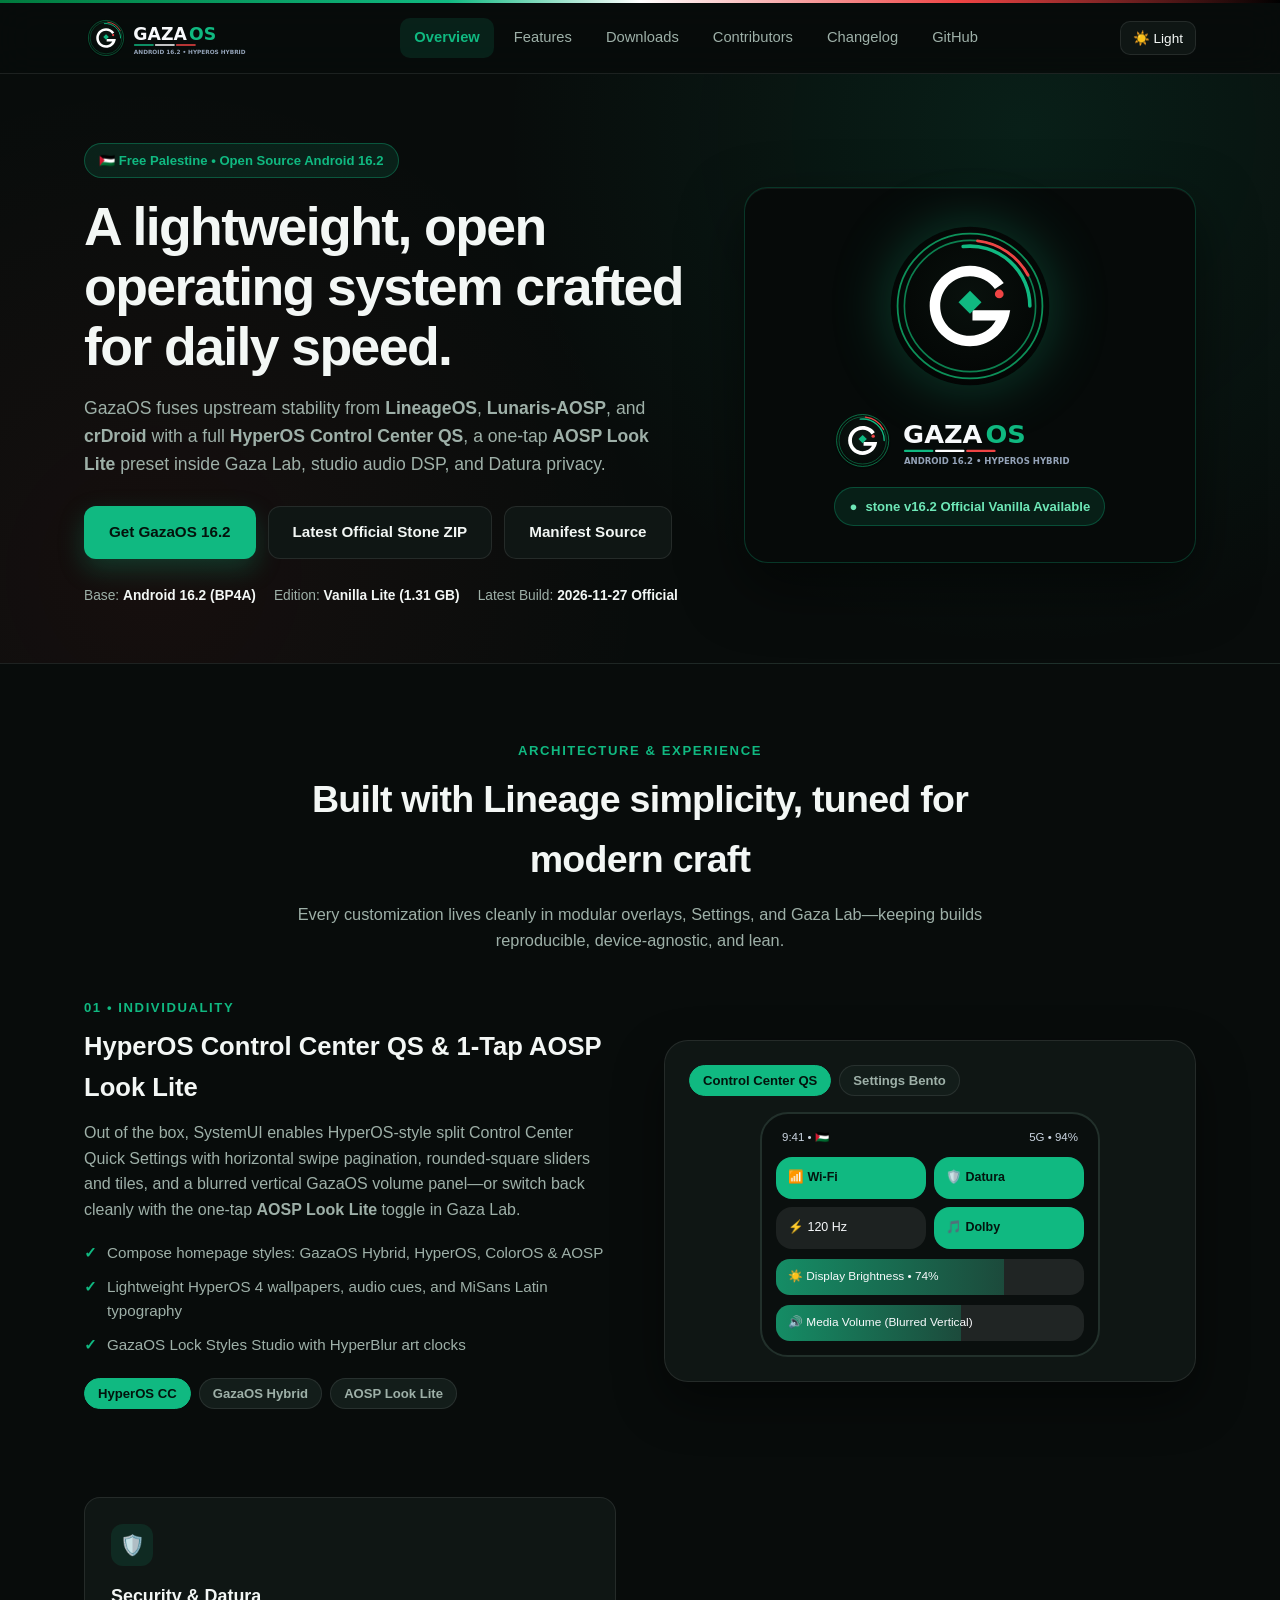
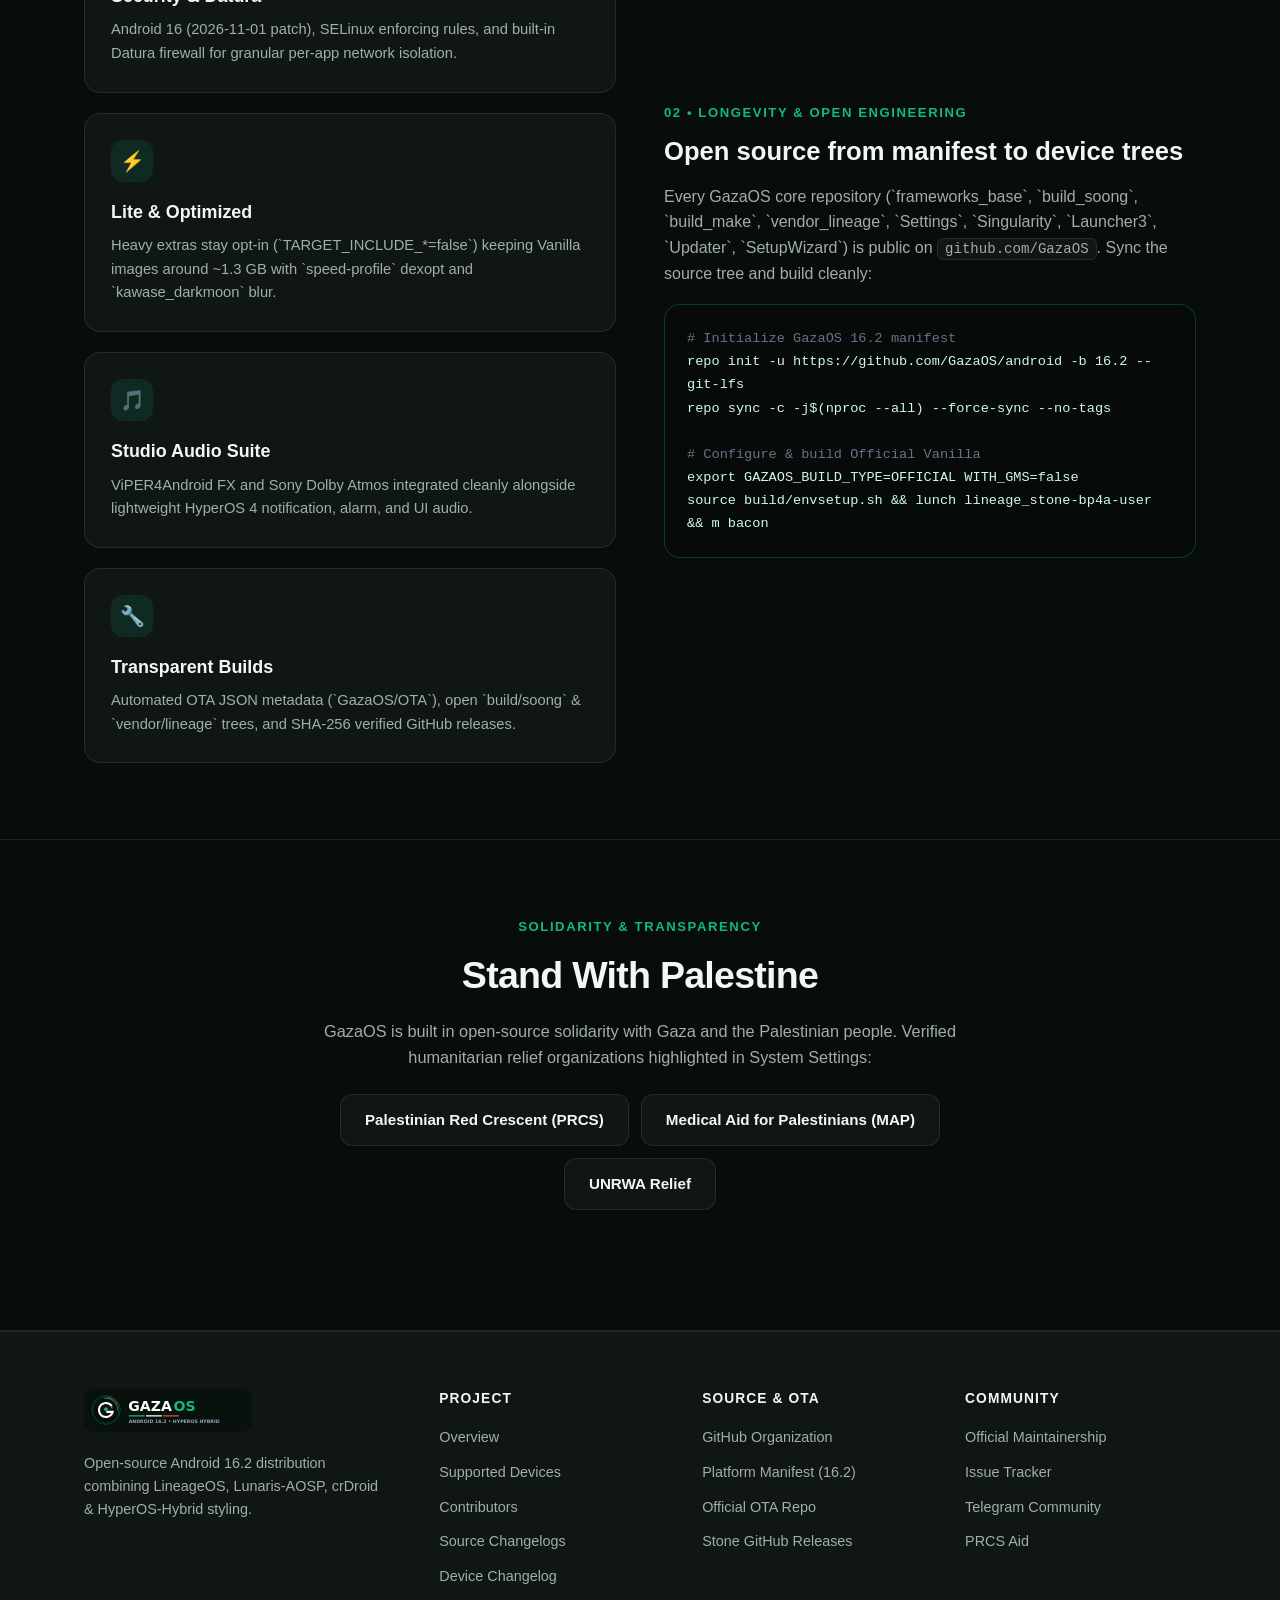
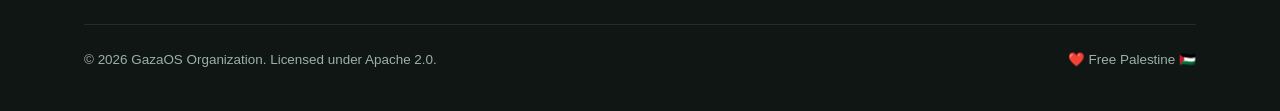
==== commit 342d1759: "Link GazaOS/official, changelogs, and issue_tracker cleanly" ====
--- a/index.html
+++ b/index.html
@@ -204,7 +204,8 @@
                         <li><a href="./index.html">Overview</a></li>
                         <li><a href="./devices.html">Supported Devices</a></li>
                         <li><a href="./team.html">Contributors</a></li>
-                        <li><a href="https://github.com/GazaOS/OTA/blob/16.2/changelogs/stone.txt" target="_blank" rel="noopener noreferrer">Official Changelog</a></li>
+                        <li><a href="https://github.com/GazaOS/changelogs" target="_blank" rel="noopener noreferrer">Source Changelogs</a></li>
+                        <li><a href="https://github.com/GazaOS/OTA/blob/16.2/changelogs/stone.txt" target="_blank" rel="noopener noreferrer">Device Changelog</a></li>
                     </ul>
                 </div>
                 <div class="footer-col">
@@ -212,14 +213,15 @@
                     <ul>
                         <li><a href="https://github.com/GazaOS" target="_blank" rel="noopener noreferrer">GitHub Organization</a></li>
                         <li><a href="https://github.com/GazaOS/android" target="_blank" rel="noopener noreferrer">Platform Manifest (16.2)</a></li>
-                        <li><a href="https://github.com/GazaOS/OTA" target="_blank" rel="noopener noreferrer">OTA Metadata Repo</a></li>
+                        <li><a href="https://github.com/GazaOS/OTA" target="_blank" rel="noopener noreferrer">Official OTA Repo</a></li>
                         <li><a href="https://github.com/Gtajisan/stone/releases" target="_blank" rel="noopener noreferrer">Stone GitHub Releases</a></li>
                     </ul>
                 </div>
                 <div class="footer-col">
                     <h4>Community</h4>
                     <ul>
-                        <li><a href="https://github.com/GazaOS/.github/blob/main/CONTRIBUTING.md" target="_blank" rel="noopener noreferrer">Maintainership Guide</a></li>
+                        <li><a href="https://github.com/GazaOS/official" target="_blank" rel="noopener noreferrer">Official Maintainership</a></li>
+                        <li><a href="https://github.com/GazaOS/issue_tracker" target="_blank" rel="noopener noreferrer">Issue Tracker</a></li>
                         <li><a href="https://t.me/GazaOS" target="_blank" rel="noopener noreferrer">Telegram Community</a></li>
                         <li><a href="https://www.palestinercs.org/" target="_blank" rel="noopener noreferrer">PRCS Aid</a></li>
                     </ul>
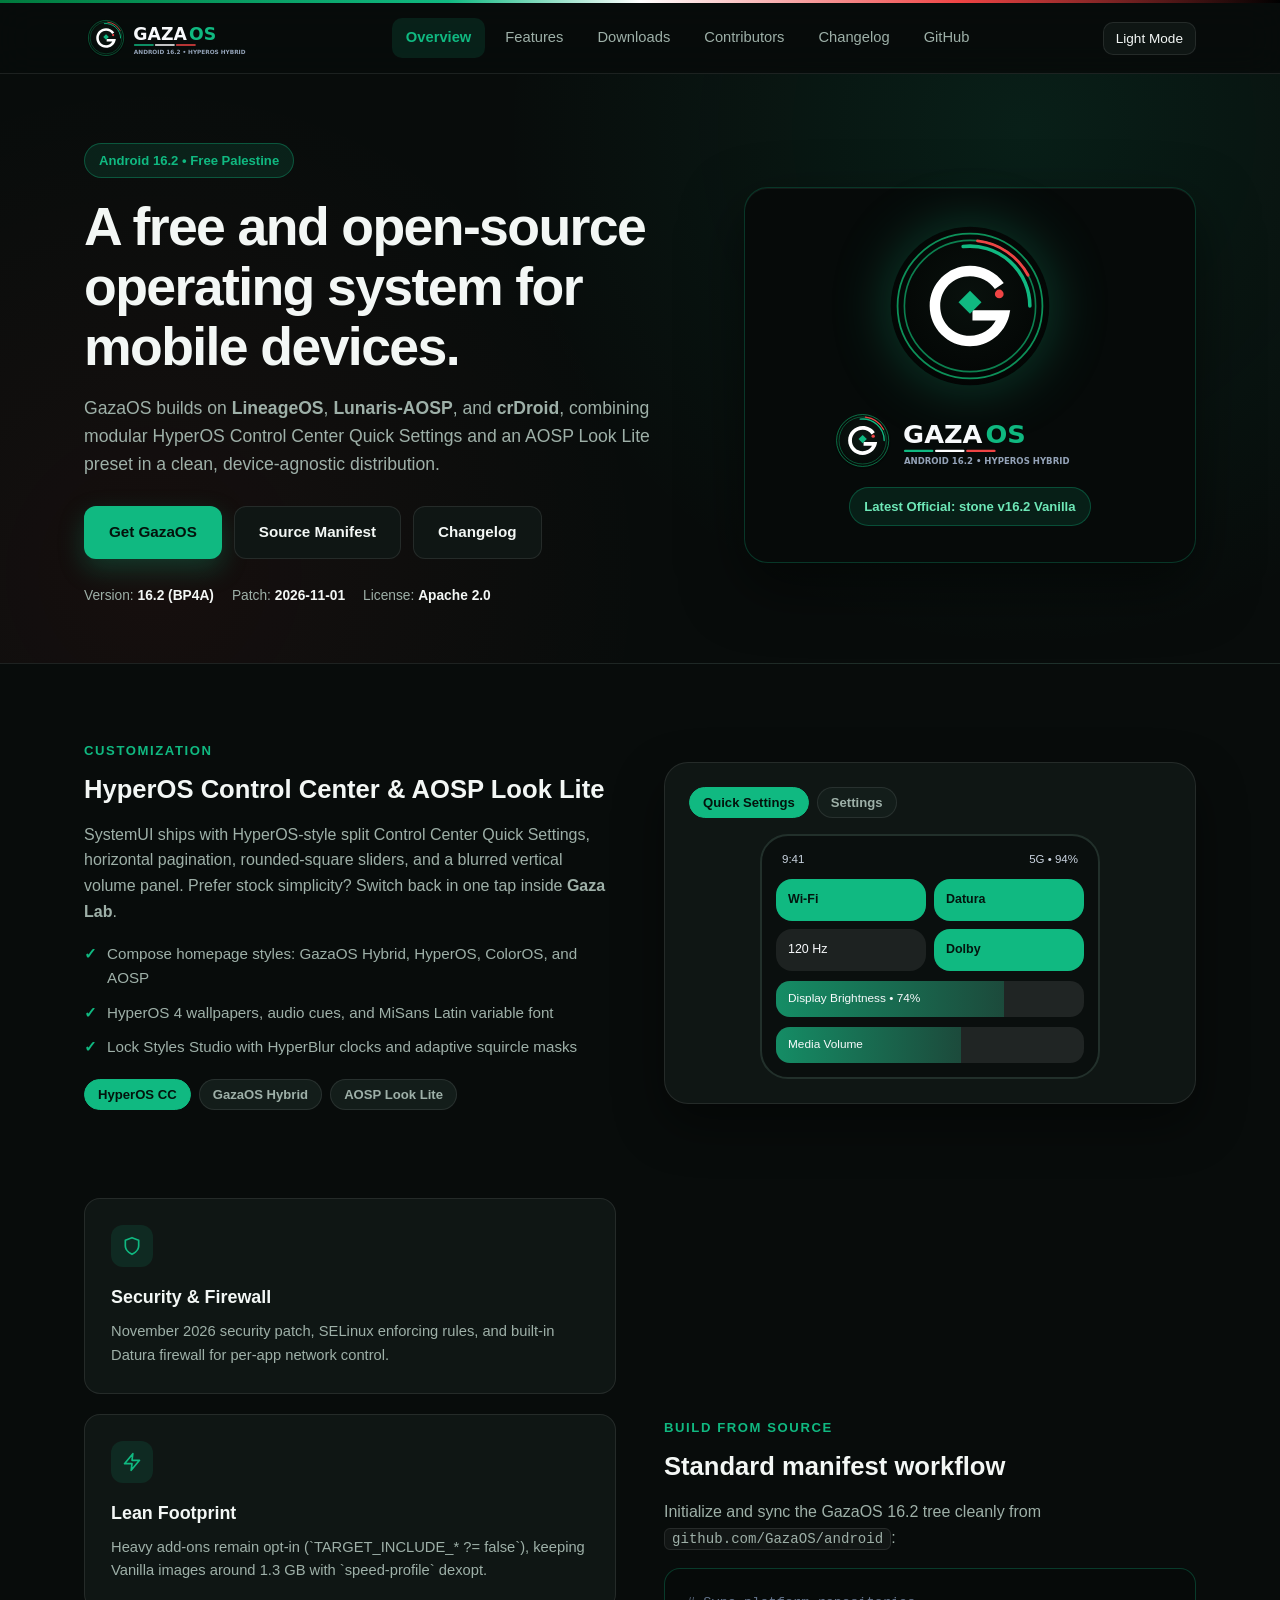
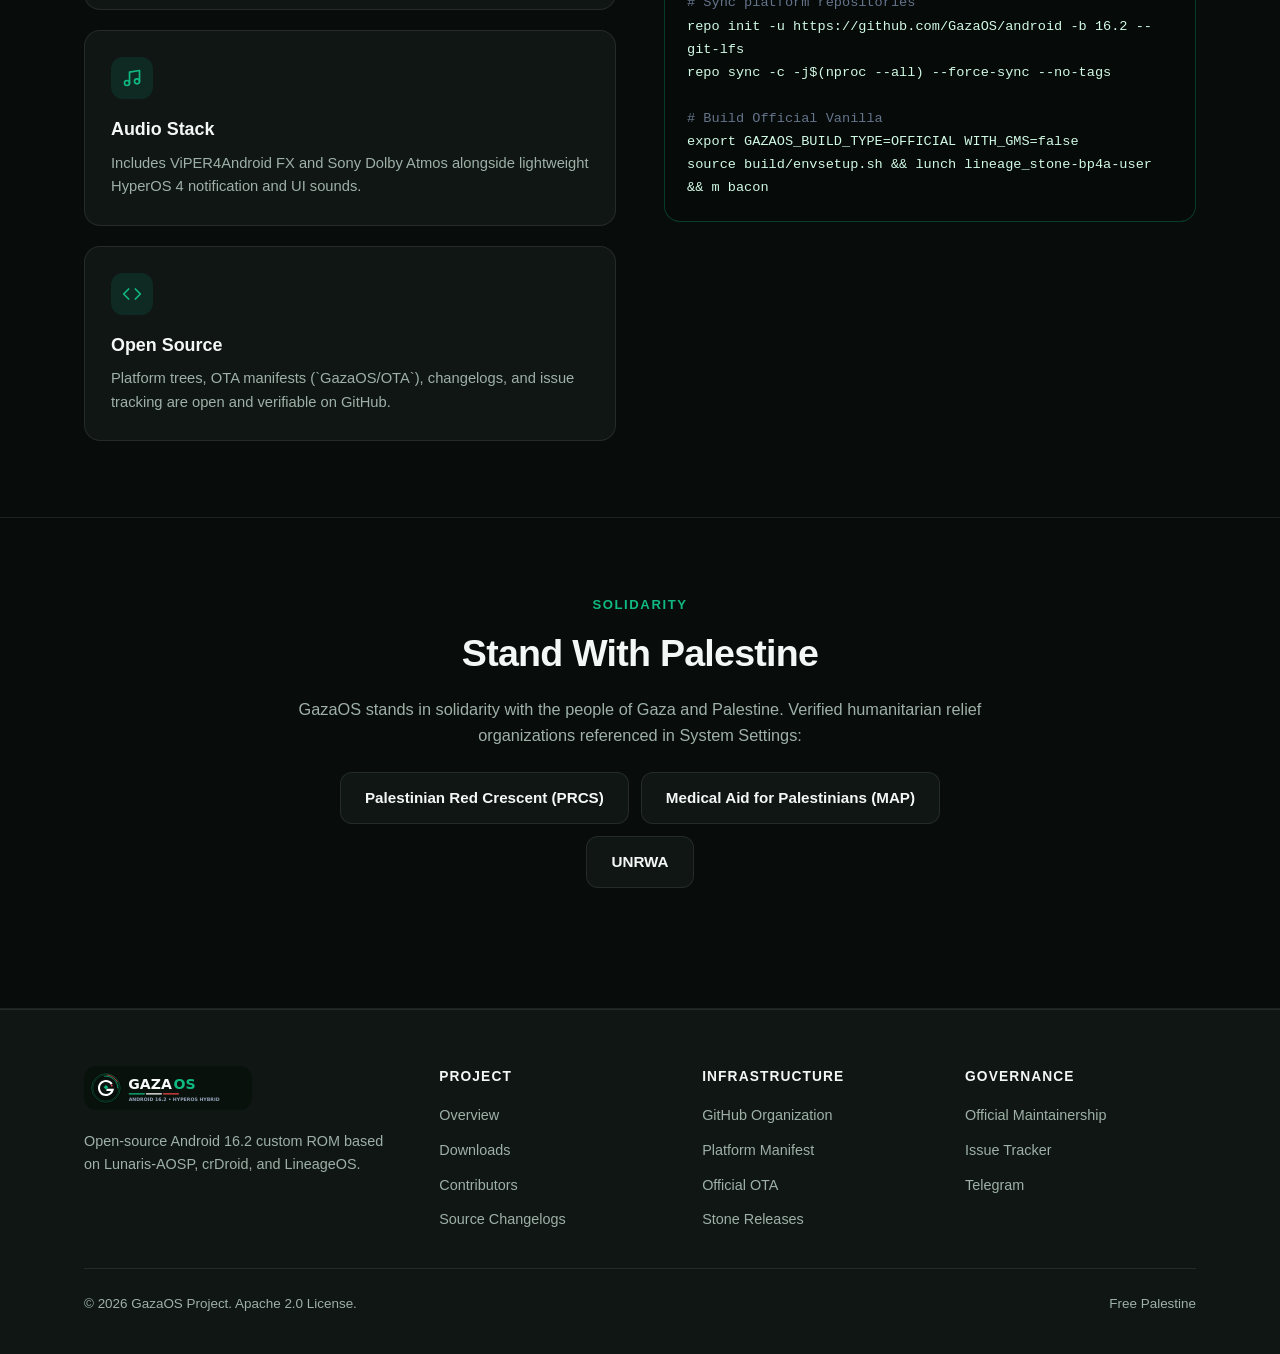
==== commit 16a174c4: "website: Standard LineageOS-inspired copy and SVG icons" ====
--- a/index.html
+++ b/index.html
@@ -3,8 +3,8 @@
 <head>
     <meta charset="UTF-8">
     <meta name="viewport" content="width=device-width, initial-scale=1.0">
-    <title>GazaOS — HyperOS-Hybrid Android 16.2 Operating System</title>
-    <meta name="description" content="A lightweight, open-source Android 16.2 operating system combining LineageOS, Lunaris-AOSP, and crDroid with full HyperOS Control Center QS, 1-tap AOSP Look Lite, Datura firewall, and Palestine solidarity.">
+    <title>GazaOS — Android 16.2</title>
+    <meta name="description" content="GazaOS is a free and open-source Android 16.2 distribution based on Lunaris-AOSP, crDroid, and LineageOS.">
     <link rel="icon" type="image/svg+xml" href="profile/gazaos-logo.svg">
     <link rel="stylesheet" href="assets/style.css">
 </head>
@@ -14,20 +14,20 @@
     <header class="site-header">
         <div class="container header-inner">
             <a href="./index.html" class="brand-lockup" aria-label="GazaOS Home">
-                <img src="profile/gazaos-org-logo.svg" alt="GazaOS Organization Logo" class="org-logo-img">
+                <img src="profile/gazaos-org-logo.svg" alt="GazaOS" class="org-logo-img">
             </a>
 
             <nav class="nav-menu" aria-label="Primary">
                 <a href="./index.html" class="active">Overview</a>
-                <a href="#pillars">Features</a>
+                <a href="#features">Features</a>
                 <a href="./devices.html">Downloads</a>
                 <a href="./team.html">Contributors</a>
-                <a href="https://github.com/GazaOS/OTA/blob/16.2/changelogs/stone.txt" target="_blank" rel="noopener noreferrer">Changelog</a>
+                <a href="https://github.com/GazaOS/changelogs" target="_blank" rel="noopener noreferrer">Changelog</a>
                 <a href="https://github.com/GazaOS" target="_blank" rel="noopener noreferrer">GitHub</a>
             </nav>
 
             <div class="header-actions">
-                <button class="icon-btn" id="themeToggle" type="button" aria-label="Toggle color theme">☀️ Light</button>
+                <button class="icon-btn" id="themeToggle" type="button" aria-label="Toggle color theme">Theme</button>
             </div>
         </div>
     </header>
@@ -36,55 +36,46 @@
         <section class="hero-section">
             <div class="container hero-grid">
                 <div>
-                    <div class="eyebrow-pill">🇵🇸 Free Palestine &bull; Open Source Android 16.2</div>
-                    <h1 class="hero-title">A lightweight, open operating system crafted for daily speed.</h1>
+                    <div class="eyebrow-pill">Android 16.2 &bull; Free Palestine</div>
+                    <h1 class="hero-title">A free and open-source operating system for mobile devices.</h1>
                     <p class="hero-subtitle">
-                        GazaOS fuses upstream stability from <strong>LineageOS</strong>, <strong>Lunaris-AOSP</strong>, and <strong>crDroid</strong> with a full <strong>HyperOS Control Center QS</strong>, a one-tap <strong>AOSP Look Lite</strong> preset inside Gaza Lab, studio audio DSP, and Datura privacy.
+                        GazaOS builds on <strong>LineageOS</strong>, <strong>Lunaris-AOSP</strong>, and <strong>crDroid</strong>, combining modular HyperOS Control Center Quick Settings and an AOSP Look Lite preset in a clean, device-agnostic distribution.
                     </p>
                     <div class="cta-row">
-                        <a href="./devices.html" class="btn btn-primary">Get GazaOS 16.2</a>
-                        <a href="https://github.com/Gtajisan/stone/releases/tag/v16.2-20261127" target="_blank" rel="noopener noreferrer" class="btn btn-secondary">Latest Official Stone ZIP</a>
-                        <a href="https://github.com/GazaOS/android" target="_blank" rel="noopener noreferrer" class="btn btn-secondary">Manifest Source</a>
+                        <a href="./devices.html" class="btn btn-primary">Get GazaOS</a>
+                        <a href="https://github.com/GazaOS/android" target="_blank" rel="noopener noreferrer" class="btn btn-secondary">Source Manifest</a>
+                        <a href="https://github.com/GazaOS/changelogs" target="_blank" rel="noopener noreferrer" class="btn btn-secondary">Changelog</a>
                     </div>
                     <div class="hero-meta-strip">
-                        <span>Base: <strong>Android 16.2 (BP4A)</strong></span>
-                        <span>Edition: <strong>Vanilla Lite (1.31 GB)</strong></span>
-                        <span>Latest Build: <strong>2026-11-27 Official</strong></span>
+                        <span>Version: <strong>16.2 (BP4A)</strong></span>
+                        <span>Patch: <strong>2026-11-01</strong></span>
+                        <span>License: <strong>Apache 2.0</strong></span>
                     </div>
                 </div>
 
                 <div class="hero-logo-card">
                     <div class="emblem-wrap">
-                        <img src="profile/gazaos-logo.svg" alt="GazaOS 16.2 Emblem">
-                    </div>
-                    <img src="profile/gazaos-org-logo.svg" alt="GazaOS Org Wordmark" class="org-wordmark">
-                    <a href="./devices.html" class="latest-release-chip">
-                        <span>●</span> stone v16.2 Official Vanilla Available
-                    </a>
+                        <img src="profile/gazaos-logo.svg" alt="GazaOS Emblem">
+                    </div>
+                    <img src="profile/gazaos-org-logo.svg" alt="GazaOS" class="org-wordmark">
+                    <a href="./devices.html" class="latest-release-chip">Latest Official: stone v16.2 Vanilla</a>
                 </div>
             </div>
         </section>
 
-        <section class="editorial-section" id="pillars">
+        <section class="editorial-section" id="features">
             <div class="container">
-                <div class="section-header center">
-                    <div class="section-kicker">Architecture &amp; Experience</div>
-                    <h2>Built with Lineage simplicity, tuned for modern craft</h2>
-                    <p>Every customization lives cleanly in modular overlays, Settings, and Gaza Lab—keeping builds reproducible, device-agnostic, and lean.</p>
-                </div>
-
-                <!-- Pillar 1: Individuality + Live UI Studio -->
                 <div class="split-block">
                     <div class="split-copy">
-                        <div class="section-kicker">01 &bull; Individuality</div>
-                        <h3>HyperOS Control Center QS &amp; 1-Tap AOSP Look Lite</h3>
+                        <div class="section-kicker">Customization</div>
+                        <h3>HyperOS Control Center &amp; AOSP Look Lite</h3>
                         <p>
-                            Out of the box, SystemUI enables HyperOS-style split Control Center Quick Settings with horizontal swipe pagination, rounded-square sliders and tiles, and a blurred vertical GazaOS volume panel—or switch back cleanly with the one-tap <strong>AOSP Look Lite</strong> toggle in Gaza Lab.
+                            SystemUI ships with HyperOS-style split Control Center Quick Settings, horizontal pagination, rounded-square sliders, and a blurred vertical volume panel. Prefer stock simplicity? Switch back in one tap inside <strong>Gaza Lab</strong>.
                         </p>
                         <ul class="check-list">
-                            <li>Compose homepage styles: GazaOS Hybrid, HyperOS, ColorOS &amp; AOSP</li>
-                            <li>Lightweight HyperOS 4 wallpapers, audio cues, and MiSans Latin typography</li>
-                            <li>GazaOS Lock Styles Studio with HyperBlur art clocks</li>
+                            <li>Compose homepage styles: GazaOS Hybrid, HyperOS, ColorOS, and AOSP</li>
+                            <li>HyperOS 4 wallpapers, audio cues, and MiSans Latin variable font</li>
+                            <li>Lock Styles Studio with HyperBlur clocks and adaptive squircle masks</li>
                         </ul>
                         <div class="chip-bar" id="presetBar">
                             <button class="studio-chip active" type="button" data-preset="hyperos">HyperOS CC</button>
@@ -95,76 +86,83 @@
 
                     <div class="studio-card">
                         <div class="chip-bar" id="viewBar">
-                            <button class="studio-chip active" type="button" data-view="qs">Control Center QS</button>
-                            <button class="studio-chip" type="button" data-view="settings">Settings Bento</button>
+                            <button class="studio-chip active" type="button" data-view="qs">Quick Settings</button>
+                            <button class="studio-chip" type="button" data-view="settings">Settings</button>
                         </div>
                         <div class="phone-mock" id="phoneMock" data-preset="hyperos">
                             <div class="mock-statusbar">
-                                <span>9:41 &bull; 🇵🇸</span>
+                                <span>9:41</span>
                                 <span>5G &bull; 94%</span>
                             </div>
                             <div class="mock-view active" id="view-qs">
                                 <div class="qs-split-grid">
-                                    <div class="qs-tile on" data-toggle>📶 Wi-Fi</div>
-                                    <div class="qs-tile on" data-toggle>🛡️ Datura</div>
-                                    <div class="qs-tile" data-toggle>⚡ 120 Hz</div>
-                                    <div class="qs-tile on" data-toggle>🎵 Dolby</div>
+                                    <div class="qs-tile on" data-toggle>Wi-Fi</div>
+                                    <div class="qs-tile on" data-toggle>Datura</div>
+                                    <div class="qs-tile" data-toggle>120 Hz</div>
+                                    <div class="qs-tile on" data-toggle>Dolby</div>
                                 </div>
                                 <div class="qs-slider-box">
                                     <div class="qs-slider-bar"></div>
-                                    <span>☀️ Display Brightness &bull; 74%</span>
+                                    <span>Display Brightness &bull; 74%</span>
                                 </div>
                                 <div class="qs-slider-box">
                                     <div class="qs-slider-bar" style="width: 60%;"></div>
-                                    <span>🔊 Media Volume (Blurred Vertical)</span>
+                                    <span>Media Volume</span>
                                 </div>
                             </div>
                             <div class="mock-view" id="view-settings">
-                                <div class="settings-card-row"><span><strong>Gaza Lab</strong><br><small style="color:#94a3b8;">UI Preset: HyperOS CC / AOSP Lite</small></span><span>›</span></div>
-                                <div class="settings-card-row"><span><strong>Network &amp; Datura</strong><br><small style="color:#94a3b8;">Per-app firewall active</small></span><span>›</span></div>
-                                <div class="settings-card-row"><span><strong>Sound &amp; DSP</strong><br><small style="color:#94a3b8;">Dolby Atmos + ViPER4Android</small></span><span>›</span></div>
-                                <div class="settings-card-row"><span><strong>About phone</strong><br><small style="color:#94a3b8;">GazaOS 16.2 Official &bull; stone</small></span><span>›</span></div>
-                            </div>
-                        </div>
-                    </div>
-                </div>
-
-                <!-- Pillar 2: Security, Longevity & Engineering -->
+                                <div class="settings-card-row"><span><strong>Gaza Lab</strong><br><small style="color:#94a3b8;">UI Preset: HyperOS CC / AOSP Lite</small></span><span>&rsaquo;</span></div>
+                                <div class="settings-card-row"><span><strong>Firewall</strong><br><small style="color:#94a3b8;">Calyx Datura per-app network control</small></span><span>&rsaquo;</span></div>
+                                <div class="settings-card-row"><span><strong>Audio</strong><br><small style="color:#94a3b8;">Dolby Atmos &amp; ViPER4Android FX</small></span><span>&rsaquo;</span></div>
+                                <div class="settings-card-row"><span><strong>About phone</strong><br><small style="color:#94a3b8;">GazaOS 16.2 &bull; stone</small></span><span>&rsaquo;</span></div>
+                            </div>
+                        </div>
+                    </div>
+                </div>
+
                 <div class="split-block">
                     <div class="cards-grid">
                         <div class="info-card">
-                            <div class="card-icon">🛡️</div>
-                            <h3>Security &amp; Datura</h3>
-                            <p>Android 16 (2026-11-01 patch), SELinux enforcing rules, and built-in Datura firewall for granular per-app network isolation.</p>
-                        </div>
-                        <div class="info-card">
-                            <div class="card-icon">⚡</div>
-                            <h3>Lite &amp; Optimized</h3>
-                            <p>Heavy extras stay opt-in (`TARGET_INCLUDE_*=false`) keeping Vanilla images around ~1.3 GB with `speed-profile` dexopt and `kawase_darkmoon` blur.</p>
-                        </div>
-                        <div class="info-card">
-                            <div class="card-icon">🎵</div>
-                            <h3>Studio Audio Suite</h3>
-                            <p>ViPER4Android FX and Sony Dolby Atmos integrated cleanly alongside lightweight HyperOS 4 notification, alarm, and UI audio.</p>
-                        </div>
-                        <div class="info-card">
-                            <div class="card-icon">🔧</div>
-                            <h3>Transparent Builds</h3>
-                            <p>Automated OTA JSON metadata (`GazaOS/OTA`), open `build/soong` &amp; `vendor/lineage` trees, and SHA-256 verified GitHub releases.</p>
+                            <div class="card-icon">
+                                <svg width="20" height="20" viewBox="0 0 24 24" fill="none" stroke="currentColor" stroke-width="2" stroke-linecap="round" stroke-linejoin="round"><path d="M12 22s8-4 8-10V5l-8-3-8 3v7c0 6 8 10 8 10z"/></svg>
+                            </div>
+                            <h3>Security &amp; Firewall</h3>
+                            <p>November 2026 security patch, SELinux enforcing rules, and built-in Datura firewall for per-app network control.</p>
+                        </div>
+                        <div class="info-card">
+                            <div class="card-icon">
+                                <svg width="20" height="20" viewBox="0 0 24 24" fill="none" stroke="currentColor" stroke-width="2" stroke-linecap="round" stroke-linejoin="round"><polygon points="13 2 3 14 12 14 11 22 21 10 12 10 13 2"/></svg>
+                            </div>
+                            <h3>Lean Footprint</h3>
+                            <p>Heavy add-ons remain opt-in (`TARGET_INCLUDE_* ?= false`), keeping Vanilla images around 1.3 GB with `speed-profile` dexopt.</p>
+                        </div>
+                        <div class="info-card">
+                            <div class="card-icon">
+                                <svg width="20" height="20" viewBox="0 0 24 24" fill="none" stroke="currentColor" stroke-width="2" stroke-linecap="round" stroke-linejoin="round"><path d="M9 18V5l12-2v13"/><circle cx="6" cy="18" r="3"/><circle cx="18" cy="16" r="3"/></svg>
+                            </div>
+                            <h3>Audio Stack</h3>
+                            <p>Includes ViPER4Android FX and Sony Dolby Atmos alongside lightweight HyperOS 4 notification and UI sounds.</p>
+                        </div>
+                        <div class="info-card">
+                            <div class="card-icon">
+                                <svg width="20" height="20" viewBox="0 0 24 24" fill="none" stroke="currentColor" stroke-width="2" stroke-linecap="round" stroke-linejoin="round"><polyline points="16 18 22 12 16 6"/><polyline points="8 6 2 12 8 18"/></svg>
+                            </div>
+                            <h3>Open Source</h3>
+                            <p>Platform trees, OTA manifests (`GazaOS/OTA`), changelogs, and issue tracking are open and verifiable on GitHub.</p>
                         </div>
                     </div>
 
                     <div class="split-copy">
-                        <div class="section-kicker">02 &bull; Longevity &amp; Open Engineering</div>
-                        <h3>Open source from manifest to device trees</h3>
+                        <div class="section-kicker">Build from Source</div>
+                        <h3>Standard manifest workflow</h3>
                         <p>
-                            Every GazaOS core repository (`frameworks_base`, `build_soong`, `build_make`, `vendor_lineage`, `Settings`, `Singularity`, `Launcher3`, `Updater`, `SetupWizard`) is public on <code>github.com/GazaOS</code>. Sync the source tree and build cleanly:
+                            Initialize and sync the GazaOS 16.2 tree cleanly from <code>github.com/GazaOS/android</code>:
                         </p>
                         <div class="code-panel">
-                            <span class="dim"># Initialize GazaOS 16.2 manifest</span><br>
+                            <span class="dim"># Sync platform repositories</span><br>
                             repo init -u https://github.com/GazaOS/android -b 16.2 --git-lfs<br>
                             repo sync -c -j$(nproc --all) --force-sync --no-tags<br><br>
-                            <span class="dim"># Configure &amp; build Official Vanilla</span><br>
+                            <span class="dim"># Build Official Vanilla</span><br>
                             export GAZAOS_BUILD_TYPE=OFFICIAL WITH_GMS=false<br>
                             source build/envsetup.sh &amp;&amp; lunch lineage_stone-bp4a-user &amp;&amp; m bacon
                         </div>
@@ -176,13 +174,13 @@
         <section class="editorial-section">
             <div class="container">
                 <div class="section-header center">
-                    <div class="section-kicker">Solidarity &amp; Transparency</div>
+                    <div class="section-kicker">Solidarity</div>
                     <h2>Stand With Palestine</h2>
-                    <p>GazaOS is built in open-source solidarity with Gaza and the Palestinian people. Verified humanitarian relief organizations highlighted in System Settings:</p>
+                    <p>GazaOS stands in solidarity with the people of Gaza and Palestine. Verified humanitarian relief organizations referenced in System Settings:</p>
                     <div class="cta-row" style="justify-content: center; margin-top: 24px; margin-bottom: 0;">
                         <a href="https://www.palestinercs.org/" target="_blank" rel="noopener noreferrer" class="btn btn-secondary">Palestinian Red Crescent (PRCS)</a>
                         <a href="https://www.map.org.uk/" target="_blank" rel="noopener noreferrer" class="btn btn-secondary">Medical Aid for Palestinians (MAP)</a>
-                        <a href="https://www.unrwa.org/" target="_blank" rel="noopener noreferrer" class="btn btn-secondary">UNRWA Relief</a>
+                        <a href="https://www.unrwa.org/" target="_blank" rel="noopener noreferrer" class="btn btn-secondary">UNRWA</a>
                     </div>
                 </div>
             </div>
@@ -193,43 +191,41 @@
         <div class="container">
             <div class="footer-grid">
                 <div>
-                    <img src="profile/gazaos-org-logo.svg" alt="GazaOS Logo" style="height: 44px; width: auto; background: #09110d; padding: 4px 10px 4px 4px; border-radius: 12px; margin-bottom: 12px;">
+                    <img src="profile/gazaos-org-logo.svg" alt="GazaOS" style="height: 44px; width: auto; background: #09110d; padding: 4px 10px 4px 4px; border-radius: 12px; margin-bottom: 12px;">
                     <p style="color: var(--text-secondary); font-size: 0.9rem; max-width: 300px;">
-                        Open-source Android 16.2 distribution combining LineageOS, Lunaris-AOSP, crDroid &amp; HyperOS-Hybrid styling.
+                        Open-source Android 16.2 custom ROM based on Lunaris-AOSP, crDroid, and LineageOS.
                     </p>
                 </div>
                 <div class="footer-col">
                     <h4>Project</h4>
                     <ul>
                         <li><a href="./index.html">Overview</a></li>
-                        <li><a href="./devices.html">Supported Devices</a></li>
+                        <li><a href="./devices.html">Downloads</a></li>
                         <li><a href="./team.html">Contributors</a></li>
                         <li><a href="https://github.com/GazaOS/changelogs" target="_blank" rel="noopener noreferrer">Source Changelogs</a></li>
-                        <li><a href="https://github.com/GazaOS/OTA/blob/16.2/changelogs/stone.txt" target="_blank" rel="noopener noreferrer">Device Changelog</a></li>
                     </ul>
                 </div>
                 <div class="footer-col">
-                    <h4>Source &amp; OTA</h4>
+                    <h4>Infrastructure</h4>
                     <ul>
                         <li><a href="https://github.com/GazaOS" target="_blank" rel="noopener noreferrer">GitHub Organization</a></li>
-                        <li><a href="https://github.com/GazaOS/android" target="_blank" rel="noopener noreferrer">Platform Manifest (16.2)</a></li>
-                        <li><a href="https://github.com/GazaOS/OTA" target="_blank" rel="noopener noreferrer">Official OTA Repo</a></li>
-                        <li><a href="https://github.com/Gtajisan/stone/releases" target="_blank" rel="noopener noreferrer">Stone GitHub Releases</a></li>
+                        <li><a href="https://github.com/GazaOS/android" target="_blank" rel="noopener noreferrer">Platform Manifest</a></li>
+                        <li><a href="https://github.com/GazaOS/OTA" target="_blank" rel="noopener noreferrer">Official OTA</a></li>
+                        <li><a href="https://github.com/Gtajisan/stone/releases" target="_blank" rel="noopener noreferrer">Stone Releases</a></li>
                     </ul>
                 </div>
                 <div class="footer-col">
-                    <h4>Community</h4>
+                    <h4>Governance</h4>
                     <ul>
                         <li><a href="https://github.com/GazaOS/official" target="_blank" rel="noopener noreferrer">Official Maintainership</a></li>
                         <li><a href="https://github.com/GazaOS/issue_tracker" target="_blank" rel="noopener noreferrer">Issue Tracker</a></li>
-                        <li><a href="https://t.me/GazaOS" target="_blank" rel="noopener noreferrer">Telegram Community</a></li>
-                        <li><a href="https://www.palestinercs.org/" target="_blank" rel="noopener noreferrer">PRCS Aid</a></li>
+                        <li><a href="https://t.me/GazaOS" target="_blank" rel="noopener noreferrer">Telegram</a></li>
                     </ul>
                 </div>
             </div>
             <div class="footer-bottom">
-                <span>&copy; 2026 GazaOS Organization. Licensed under Apache 2.0.</span>
-                <span>❤️ Free Palestine 🇵🇸</span>
+                <span>&copy; 2026 GazaOS Project. Apache 2.0 License.</span>
+                <span>Free Palestine</span>
             </div>
         </div>
     </footer>
@@ -241,7 +237,7 @@
         htmlEl.setAttribute('data-theme', savedTheme);
         function syncThemeLabel() {
             const isLight = htmlEl.getAttribute('data-theme') === 'light';
-            themeBtn.textContent = isLight ? '🌙 Dark' : '☀️ Light';
+            themeBtn.textContent = isLight ? 'Dark Mode' : 'Light Mode';
         }
         syncThemeLabel();
         themeBtn.addEventListener('click', () => {
